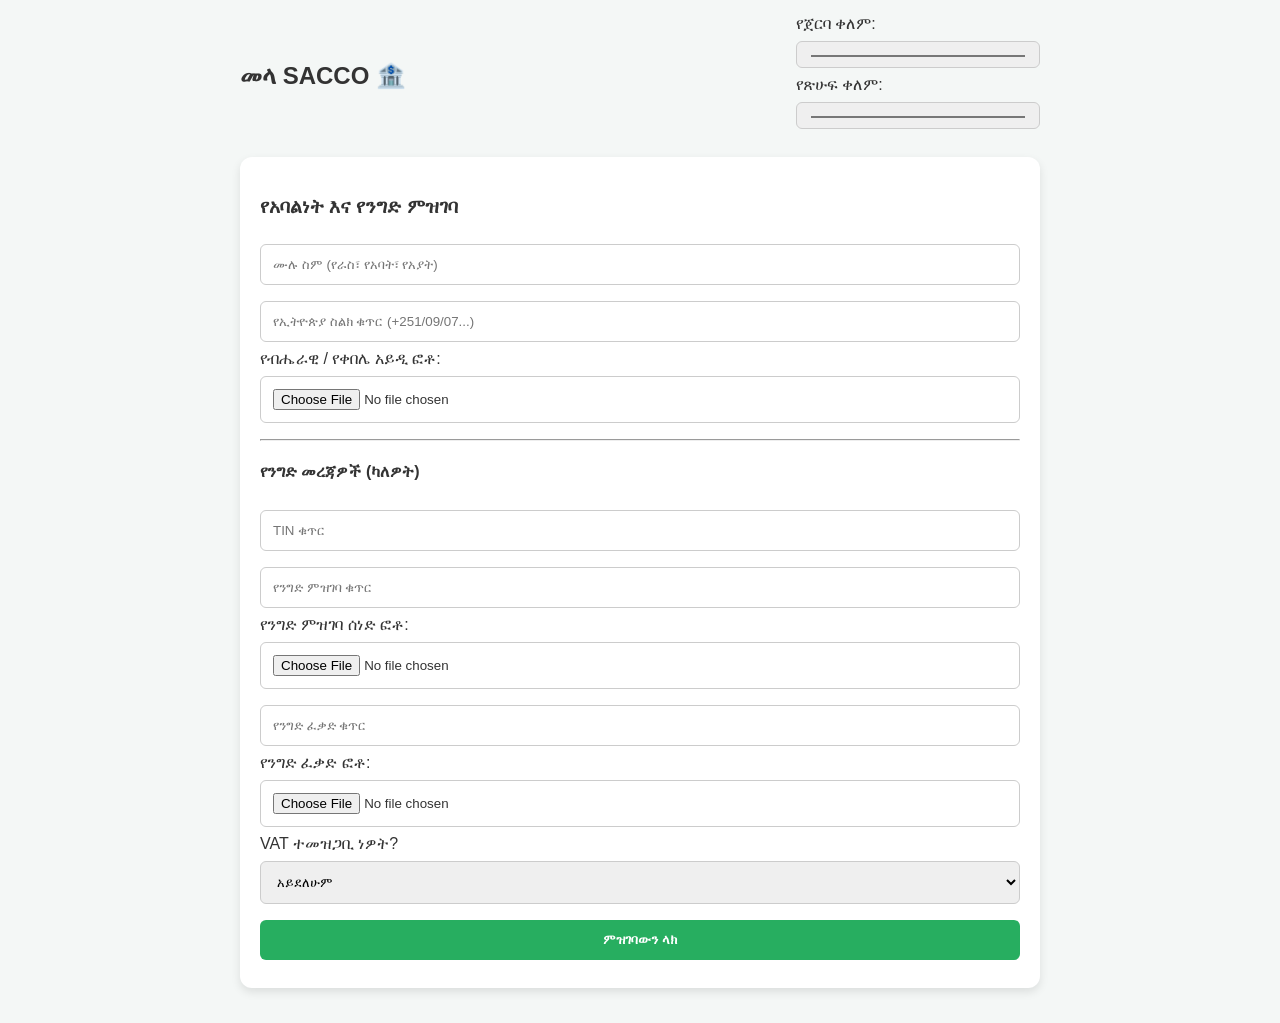
==== templates/index.html @ ae4a8072 "Update index.html" ====
<!DOCTYPE html>
<html lang="am">
<head>
    <meta charset="UTF-8">
    <meta name="viewport" content="width=device-width, initial-scale=1.0">
    <title>መላ SACCO</title>
    <link rel="stylesheet" href="/static/css/style.css">
    <script src="https://telegram.org/js/telegram-web-app.js"></script>
</head>
<body>
    <div class="container">
        <header>
            <h2>መላ SACCO 🏦</h2>
            <div class="color-picker-box">
                <label>የጀርባ ቀለም: <input type="color" id="bgColor" value="#ffffff" onchange="applyCustomColors()"></label>
                <label>የጽሁፍ ቀለም: <input type="color" id="textColor" value="#333333" onchange="applyCustomColors()"></label>
            </div>
        </header>

        <div id="app-content">
            <section id="regSection" class="card">
                <h3>የአባልነት እና የንግድ ምዝገባ</h3>
                <form id="regForm" onsubmit="submitForm(event)">
                    <input type="text" id="fullName" placeholder="ሙሉ ስም (የራስ፣ የአባት፣ የአያት)" required>
                    <input type="tel" id="phone" placeholder="የኢትዮጵያ ስልክ ቁጥር (+251/09/07...)" required>
                    
                    <label>የብሔራዊ / የቀበሌ አይዲ ፎቶ:</label>
                    <input type="file" id="nationalId" accept="image/*" required>

                    <hr>
                    <h4>የንግድ መረጃዎች (ካለዎት)</h4>
                    <input type="text" id="tin" placeholder="TIN ቁጥር">
                    <input type="text" id="tradeRegNo" placeholder="የንግድ ምዝገባ ቁጥር">
                    <label>የንግድ ምዝገባ ሰነድ ፎቶ:</label>
                    <input type="file" id="tradeRegDoc" accept="image/*">

                    <input type="text" id="tradeLicNo" placeholder="የንግድ ፈቃድ ቁጥር">
                    <label>የንግድ ፈቃድ ፎቶ:</label>
                    <input type="file" id="tradeLicDoc" accept="image/*">

                    <div class="vat-group">
                        <label>VAT ተመዝጋቢ ነዎት?</label>
                        <select id="hasVat" onchange="toggleVatInput(this.value)">
                            <option value="no">አይደለሁም</option>
                            <option value="yes">አዎ ነኝ</option>
                        </select>
                    </div>
                    
                    <div id="vatContainer" class="hidden">
                        <input type="text" id="vatNo" placeholder="የVAT ምዝገባ ቁጥር">
                        <label>የVAT ሰነድ ፎቶ:</label>
                        <input type="file" id="vatDoc" accept="image/*">
                    </div>

                    <button type="submit" class="btn">ምዝገባውን ላክ</button>
                </form>
            </section>

            <section id="walletSection" class="card hidden">
                <h3>የእኔ ዋሌት (Wallet)</h3>
                <p><strong>የመዝገብ ID:</strong> <span id="regId">--</span></p>
                <p><strong>የአካውንት ሁኔታ:</strong> <span id="userStatus" class="badge">Pending</span></p>
                
                <div class="balance-grid">
                    <div class="box">
                        <small>የተቆጠበ ገንዘብ</small>
                        <h4 id="savingsVal">0.00 ETB</h4>
                    </div>
                    <div class="box">
                        <small>የተበደሩት መጠን</small>
                        <h4 id="loanVal">0.00 ETB</h4>
                    </div>
                </div>

                <div class="card countdown-box">
                    <h4>የብድር ክፍያ ቀሪ ጊዜ</h4>
                    <h2 id="timer">00 ቀናት : 00 ሰዓት</h2>
                </div>
            </section>
        </div>
    </div>

    <script>
        const tg = window.Telegram.WebApp;
        tg.expand();

        function applyCustomColors() {
            const bg = document.getElementById('bgColor').value;
            const text = document.getElementById('textColor').value;
            document.body.style.backgroundColor = bg;
            document.body.style.color = text;
        }

        function toggleVatInput(val) {
            const container = document.getElementById('vatContainer');
            if(val === 'yes') container.classList.remove('hidden');
            else container.classList.add('hidden');
        }

        async function submitForm(e) {
            e.preventDefault();
            const data = {
                telegram_id: tg.initDataUnsafe.user?.id || 5351353727,
                full_name: document.getElementById('fullName').value,
                phone: document.getElementById('phone').value,
                tin: document.getElementById('tin').value,
                trade_reg: document.getElementById('tradeRegNo').value,
                trade_lic: document.getElementById('tradeLicNo').value,
                vat_no: document.getElementById('hasVat').value === 'yes' ? document.getElementById('vatNo').value : 'የለውም'
            };

            const res = await fetch('/api/register', {
                method: 'POST',
                headers: {'Content-Type': 'application/json'},
                body: JSON.stringify(data)
            });
            const result = await res.json();
            alert(result.message);
            location.reload();
        }
    </script>
</body>
</html>
---- static/css/style.css ----
:root {
    --bg-color: #f4f7f6;
    --card-bg: #ffffff;
    --text-color: #333333;
    --primary-color: #27ae60;
    --danger-color: #e74c3c;
}

.theme-dark {
    --bg-color: #1a1a2e;
    --card-bg: #16213e;
    --text-color: #ffffff;
    --primary-color: #0f3460;
}

.theme-gold {
    --bg-color: #2c2c2c;
    --card-bg: #3a3a3a;
    --text-color: #f1c40f;
    --primary-color: #d4ac0d;
}

body {
    margin: 0;
    font-family: 'Segoe UI', Tahoma, Geneva, Verdana, sans-serif;
    background-color: var(--bg-color);
    color: var(--text-color);
    padding: 15px;
}

.container, .admin-container {
    max-width: 800px;
    margin: 0 auto;
}

header {
    display: flex;
    justify-content: space-between;
    align-items: center;
    margin-bottom: 20px;
}

.card {
    background: var(--card-bg);
    padding: 20px;
    border-radius: 12px;
    box-shadow: 0 4px 10px rgba(0,0,0,0.1);
    margin-bottom: 20px;
}

input, select, button {
    width: 100%;
    padding: 12px;
    margin: 8px 0;
    border-radius: 6px;
    border: 1px solid #ccc;
    box-sizing: border-box;
}

.btn {
    background-color: var(--primary-color);
    color: white;
    font-weight: bold;
    border: none;
    cursor: pointer;
}

.btn-approve { background-color: #27ae60; color: white; width: auto; }
.btn-block { background-color: #e74c3c; color: white; width: auto; }

.balance-grid {
    display: grid;
    grid-template-columns: 1fr 1fr;
    gap: 10px;
    margin-top: 15px;
}

.box {
    background: rgba(0,0,0,0.05);
    padding: 15px;
    border-radius: 8px;
    text-align: center;
}

table {
    width: 100%;
    border-collapse: collapse;
}

th, td {
    padding: 10px;
    border-bottom: 1px solid #ddd;
    text-align: left;
}

.hidden { display: none; }
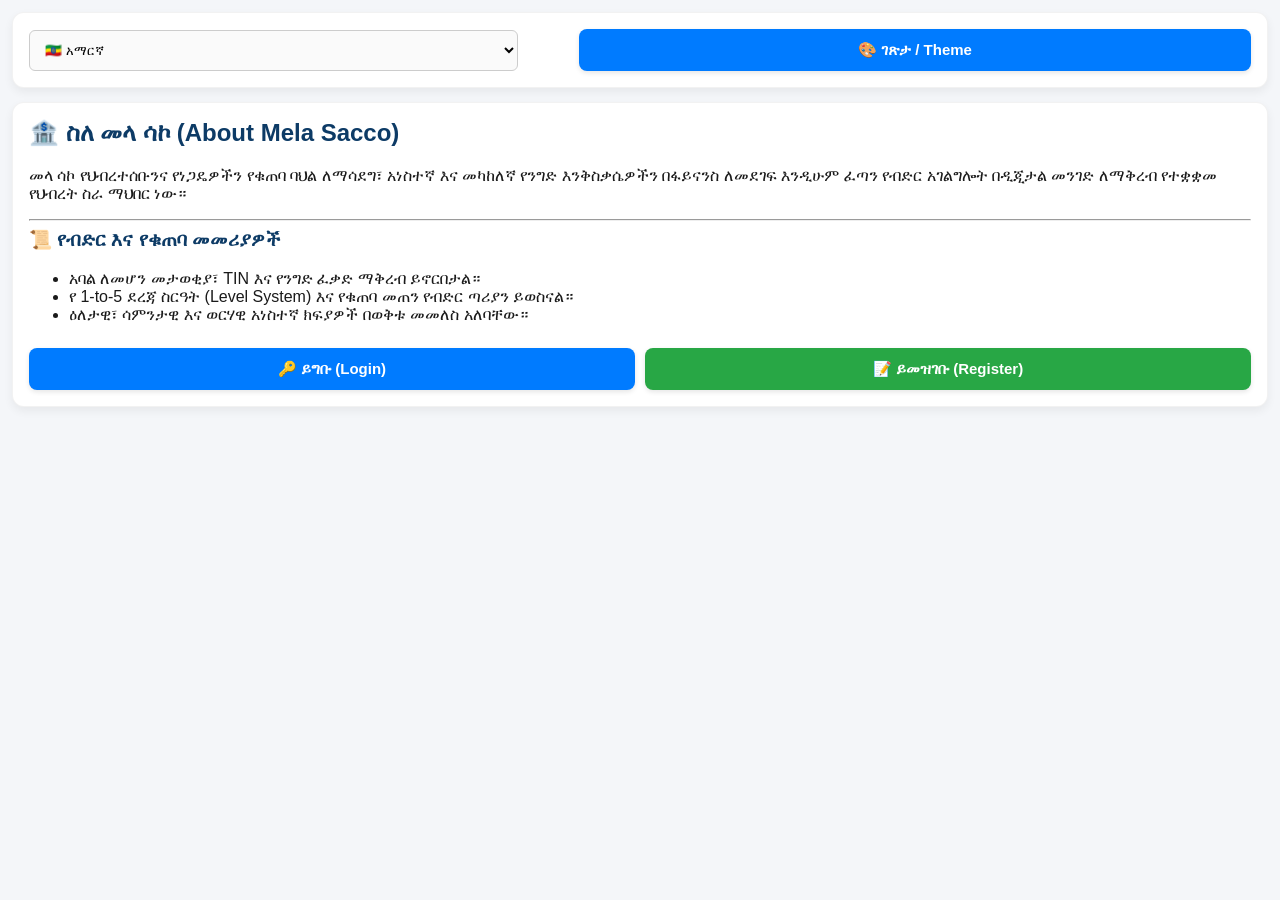
==== commit 2377441f: "Rename index.html to templates/index.html" ====
--- a/templates/index.html
+++ b/templates/index.html
@@ -3,120 +3,317 @@
 <head>
     <meta charset="UTF-8">
     <meta name="viewport" content="width=device-width, initial-scale=1.0">
-    <title>መላ SACCO</title>
-    <link rel="stylesheet" href="/static/css/style.css">
+    <title>Mela Sacco Mini App</title>
     <script src="https://telegram.org/js/telegram-web-app.js"></script>
+    <style>
+        :root {
+            --bg-color: #f4f6f9;
+            --frame-bg: #ffffff;
+            --text-color: #1a1a1a;
+            --heading-color: #0d3b66;
+            --btn-color: #007bff;
+            --btn-text: #ffffff;
+            --accent-color: #f4d35e;
+        }
+
+        body {
+            background-color: var(--bg-color);
+            color: var(--text-color);
+            font-family: 'Segoe UI', Tahoma, Geneva, Verdana, sans-serif;
+            margin: 0;
+            padding: 12px;
+            transition: all 0.3s ease;
+        }
+
+        h1, h2, h3, h4 { color: var(--heading-color); margin-top: 0; }
+
+        .card-frame {
+            background-color: var(--frame-bg);
+            border-radius: 12px;
+            padding: 16px;
+            margin-bottom: 14px;
+            box-shadow: 0 4px 10px rgba(0,0,0,0.06);
+            border: 1px solid rgba(0,0,0,0.05);
+        }
+
+        button {
+            background-color: var(--btn-color);
+            color: var(--btn-text);
+            border: none;
+            padding: 12px 18px;
+            border-radius: 8px;
+            cursor: pointer;
+            width: 100%;
+            margin-top: 8px;
+            font-size: 15px;
+            font-weight: bold;
+            box-shadow: 0 2px 5px rgba(0,0,0,0.1);
+        }
+
+        input, select {
+            width: 100%;
+            padding: 11px;
+            margin: 6px 0 12px 0;
+            box-sizing: border-box;
+            border: 1px solid #ccc;
+            border-radius: 6px;
+            background-color: #fafafa;
+        }
+
+        .hidden { display: none; }
+        .grid-2 { display: grid; grid-template-columns: 1fr 1fr; gap: 10px; }
+        .nav-header { display: flex; justify-content: space-between; align-items: center; }
+        .badge { padding: 4px 8px; border-radius: 4px; font-size: 12px; font-weight: bold; }
+        .badge-active { background: #d4edda; color: #155724; }
+        .badge-pending { background: #fff3cd; color: #856404; }
+        .badge-danger { background: #f8d7da; color: #721c24; }
+    </style>
 </head>
 <body>
-    <div class="container">
-        <header>
-            <h2>መላ SACCO 🏦</h2>
-            <div class="color-picker-box">
-                <label>የጀርባ ቀለም: <input type="color" id="bgColor" value="#ffffff" onchange="applyCustomColors()"></label>
-                <label>የጽሁፍ ቀለም: <input type="color" id="textColor" value="#333333" onchange="applyCustomColors()"></label>
-            </div>
-        </header>
-
-        <div id="app-content">
-            <section id="regSection" class="card">
-                <h3>የአባልነት እና የንግድ ምዝገባ</h3>
-                <form id="regForm" onsubmit="submitForm(event)">
-                    <input type="text" id="fullName" placeholder="ሙሉ ስም (የራስ፣ የአባት፣ የአያት)" required>
-                    <input type="tel" id="phone" placeholder="የኢትዮጵያ ስልክ ቁጥር (+251/09/07...)" required>
-                    
-                    <label>የብሔራዊ / የቀበሌ አይዲ ፎቶ:</label>
-                    <input type="file" id="nationalId" accept="image/*" required>
-
-                    <hr>
-                    <h4>የንግድ መረጃዎች (ካለዎት)</h4>
-                    <input type="text" id="tin" placeholder="TIN ቁጥር">
-                    <input type="text" id="tradeRegNo" placeholder="የንግድ ምዝገባ ቁጥር">
-                    <label>የንግድ ምዝገባ ሰነድ ፎቶ:</label>
-                    <input type="file" id="tradeRegDoc" accept="image/*">
-
-                    <input type="text" id="tradeLicNo" placeholder="የንግድ ፈቃድ ቁጥር">
-                    <label>የንግድ ፈቃድ ፎቶ:</label>
-                    <input type="file" id="tradeLicDoc" accept="image/*">
-
-                    <div class="vat-group">
-                        <label>VAT ተመዝጋቢ ነዎት?</label>
-                        <select id="hasVat" onchange="toggleVatInput(this.value)">
-                            <option value="no">አይደለሁም</option>
-                            <option value="yes">አዎ ነኝ</option>
-                        </select>
-                    </div>
-                    
-                    <div id="vatContainer" class="hidden">
-                        <input type="text" id="vatNo" placeholder="የVAT ምዝገባ ቁጥር">
-                        <label>የVAT ሰነድ ፎቶ:</label>
-                        <input type="file" id="vatDoc" accept="image/*">
-                    </div>
-
-                    <button type="submit" class="btn">ምዝገባውን ላክ</button>
-                </form>
-            </section>
-
-            <section id="walletSection" class="card hidden">
-                <h3>የእኔ ዋሌት (Wallet)</h3>
-                <p><strong>የመዝገብ ID:</strong> <span id="regId">--</span></p>
-                <p><strong>የአካውንት ሁኔታ:</strong> <span id="userStatus" class="badge">Pending</span></p>
-                
-                <div class="balance-grid">
-                    <div class="box">
-                        <small>የተቆጠበ ገንዘብ</small>
-                        <h4 id="savingsVal">0.00 ETB</h4>
-                    </div>
-                    <div class="box">
-                        <small>የተበደሩት መጠን</small>
-                        <h4 id="loanVal">0.00 ETB</h4>
-                    </div>
-                </div>
-
-                <div class="card countdown-box">
-                    <h4>የብድር ክፍያ ቀሪ ጊዜ</h4>
-                    <h2 id="timer">00 ቀናት : 00 ሰዓት</h2>
-                </div>
-            </section>
-        </div>
+
+    <!-- Header & Customizer Bar -->
+    <div class="card-frame nav-header">
+        <select id="langSelect" onchange="changeLanguage()" style="width: 40%; margin: 0;">
+            <option value="am">🇪🇹 አማርኛ</option>
+            <option value="en">🇬🇧 English</option>
+        </select>
+        <button onclick="toggleThemeCustomizer()" style="width: 55%; margin: 0;">🎨 ገጽታ / Theme</button>
+    </div>
+
+    <!-- Dynamic Theme Customizer -->
+    <div id="themePanel" class="card-frame hidden">
+        <h4 id="themeTitle">🎨 የገጽታና የቀለም ማበጃ (Full Customizer)</h4>
+        <div class="grid-2">
+            <div>
+                <label id="lblBg">የጀርባ ቀለም (Background):</label>
+                <input type="color" id="bgColor" value="#f4f6f9" onchange="applyCustomTheme()">
+            </div>
+            <div>
+                <label id="lblFrame">የካርድ ቀለም (Frame):</label>
+                <input type="color" id="frameColor" value="#ffffff" onchange="applyCustomTheme()">
+            </div>
+            <div>
+                <label id="lblTxt">የጽሁፍ ቀለም (Text):</label>
+                <input type="color" id="textColor" value="#1a1a1a" onchange="applyCustomTheme()">
+            </div>
+            <div>
+                <label id="lblHeading">የርዕስ ቀለም (Headings):</label>
+                <input type="color" id="headingColor" value="#0d3b66" onchange="applyCustomTheme()">
+            </div>
+            <div>
+                <label id="lblBtn">የበተን ቀለም (Buttons):</label>
+                <input type="color" id="btnColor" value="#007bff" onchange="applyCustomTheme()">
+            </div>
+        </div>
+    </div>
+
+    <!-- Landing & About Mela Sacco Page -->
+    <div id="landingSection" class="card-frame">
+        <h2 id="aboutTitle">🏦 ስለ መላ ሳኮ (About Mela Sacco)</h2>
+        <p id="aboutDesc">
+            መላ ሳኮ የህብረተሰቡንና የነጋዴዎችን የቁጠባ ባህል ለማሳደግ፣ አነስተኛ እና መካከለኛ የንግድ እንቅስቃሴዎችን በፋይናንስ ለመደገፍ እንዲሁም ፈጣን የብድር አገልግሎት በዲጂታል መንገድ ለማቅረብ የተቋቋመ የህብረት ስራ ማህበር ነው።
+        </p>
+        <hr>
+        <h3 id="loanTermsTitle">📜 የብድር እና የቁጠባ መመሪያዎች</h3>
+        <ul>
+            <li id="term1">አባል ለመሆን መታወቂያ፣ TIN እና የንግድ ፈቃድ ማቅረብ ይኖርበታል።</li>
+            <li id="term2">የ 1-to-5 ደረጃ ስርዓት (Level System) እና የቁጠባ መጠን የብድር ጣሪያን ይወስናል።</li>
+            <li id="term3">ዕለታዊ፣ ሳምንታዊ እና ወርሃዊ አነስተኛ ክፍያዎች በወቅቱ መመለስ አለባቸው።</li>
+        </ul>
+        <div class="grid-2" style="margin-top: 15px;">
+            <button onclick="showSection('loginSection')" id="btnGoLogin">🔑 ይግቡ (Login)</button>
+            <button onclick="showSection('registerSection')" id="btnGoRegister" style="background-color: #28a745;">📝 ይመዝገቡ (Register)</button>
+        </div>
+    </div>
+
+    <!-- Registration Section -->
+    <div id="registerSection" class="card-frame hidden">
+        <h2 id="regTitle">📝 የአባላት ምዝገባ ቅጽ</h2>
+        
+        <label id="lblFullName">ሙሉ ስም (የስም፣ የአባት እና የአያት ስም):</label>
+        <input type="text" id="regFullName" placeholder="ጋሻዬ በጅጉ ...">
+
+        <label id="lblPhone">የስልክ ቁጥር (+251/09/07):</label>
+        <input type="text" id="regPhone" placeholder="0911223344">
+
+        <label id="lblCity">ከተማ / አካባቢ (GPS/Network):</label>
+        <input type="text" id="regCity" placeholder="ምሳሌ፦ ሐዋሳ, ሲዳማ">
+
+        <label id="lblFan">ብሔራዊ መታወቂያ / FAN (12 አሃዝ):</label>
+        <input type="text" id="regFan" placeholder="123456789012">
+
+        <label id="lblTin">TIN Number (10 አሃዝ):</label>
+        <input type="text" id="regTin" placeholder="1234567890">
+
+        <label id="lblVat">VAT ተመዝጋቢ ነዎት?</label>
+        <select id="regVat">
+            <option value="no">አይደለሁም (No)</option>
+            <option value="yes">ነኝ (Yes)</option>
+        </select>
+
+        <label id="lblPass">የይለፍ ቃል (ቢያንስ 6 አሃዝ):</label>
+        <input type="password" id="regPass" placeholder="******">
+
+        <button onclick="handleRegister()" id="btnSubmitReg">ምዝገባውን ጨርስ</button>
+        <button onclick="showSection('landingSection')" style="background-color: #6c757d;">ተመለስ (Back)</button>
+    </div>
+
+    <!-- Login Section -->
+    <div id="loginSection" class="card-frame hidden">
+        <h2 id="loginTitle">🔑 የመግቢያ ገጽ (Login)</h2>
+        <input type="text" id="loginId" placeholder="የቴሌግራም ID / ስልክ / የዲፓርትመንት ስም">
+        <input type="password" id="loginPass" placeholder="የይለፍ ቃል">
+        <button onclick="handleLogin()" id="btnLoginSubmit">ግበአ (Login)</button>
+        <p style="text-align: center;"><a href="#" onclick="showSection('otpSection')" id="linkForgot">የይለፍ ቃል ረስተዋል? (Forgot Password)</a></p>
+        <button onclick="showSection('landingSection')" style="background-color: #6c757d;">ተመለስ (Back)</button>
+    </div>
+
+    <!-- OTP Section -->
+    <div id="otpSection" class="card-frame hidden">
+        <h3 id="otpTitle">🔐 የይለፍ ቃል መቀየሪያ (OTP)</h3>
+        <input type="text" id="otpTelegramId" placeholder="የቴሌግራም ID ያስገቡ">
+        <button onclick="requestOTP()" id="btnReqOtp">OTP ለ Super Admin ላክ</button>
+        <hr>
+        <input type="text" id="otpCode" placeholder="የደረሰዎትን 6 አሃዝ OTP ያስገቡ">
+        <input type="password" id="newPass" placeholder="አዲስ የይለፍ ቃል (ቢያንስ 6 አሃዝ)">
+        <button onclick="resetPassword()" id="btnResetPass">የይለፍ ቃል ቀይር</button>
+        <button onclick="showSection('loginSection')" style="background-color: #6c757d;">ተመለስ</button>
+    </div>
+
+    <!-- Dashboards Section -->
+    <div id="dashboardSection" class="hidden">
+        
+        <div class="card-frame">
+            <h3 id="dashWelcome">እንኳን በደህና መጡ!</h3>
+            <p><strong>ሚና (Role):</strong> <span id="userRoleBadge" class="badge badge-active"></span></p>
+        </div>
+
+        <!-- 1. Super Admin Panel -->
+        <div id="panelSuperAdmin" class="card-frame hidden">
+            <h3>1. Super Admin Panel</h3>
+            <button onclick="alert('የ 1-to-5 ሎግ በመጫን ላይ...')">1-to-5 የሙሉ ግልፅነት ሎግ (Transparency Log)</button>
+            <button onclick="alert('ብሮድካስት መልእክት ላክ')">ብሮድካስት መልእክት ላክ (1-to-5 / 1-to-1)</button>
+        </div>
+
+        <!-- 2. Loan Department Panel -->
+        <div id="panelLoan" class="card-frame hidden">
+            <h3>2. የብድር ክፍል (Loan Department Panel)</h3>
+            <p>የነቁ ብድሮች (Active): <span class="badge badge-active">120</span></p>
+            <p>ማጽደቂያ የሚጠብቁ (Pending): <span class="badge badge-pending">15</span></p>
+            <p>የተጎዱ/የተበላሹ (Defaulted): <span class="badge badge-danger">4</span></p>
+        </div>
+
+        <!-- 3. Document Verification Panel -->
+        <div id="panelDocument" class="card-frame hidden">
+            <h3>3. የሰነድ ማረጋገጫ (Document Verification)</h3>
+            <p>የተረጋገጡ ሰነዶች: <span class="badge badge-active">530</span></p>
+            <p>ማረጋገጫ የሚጠብቁ: <span class="badge badge-pending">22</span></p>
+        </div>
+
+        <!-- 4. Daily Collection Panel -->
+        <div id="panelDaily" class="card-frame hidden">
+            <h3>4. ዕለታዊ ሰብሳቢዎች (Daily Collection)</h3>
+            <button onclick="alert('የዕለታዊ ክፍያ መመዝገቢያ')">ዕለታዊ ገቢ / ወጪ ይመዝግቡ</button>
+        </div>
+
+        <!-- 5. Weekly & Monthly Collection Panel -->
+        <div id="panelWeeklyMonthly" class="card-frame hidden">
+            <h3>5. ሳምንታዊ እና ወርሃዊ ሰብሳቢዎች (Weekly & Monthly)</h3>
+            <p>የሳምንታዊ እና የወርሃዊ ቁጠባዎች መቆጣጠሪያ።</p>
+        </div>
+
+        <!-- 6. Finance & Treasury Panel -->
+        <div id="panelFinance" class="card-frame hidden">
+            <h3>6. የፋይናንስ እና ካዝና (Finance & Treasury)</h3>
+            <p>የካዝና አጠቃላይ እንቅስቃሴ እና ሀብት መጠን።</p>
+        </div>
+
+        <button onclick="showSection('landingSection')" style="background-color: #dc3545;">ውጣ (Logout)</button>
     </div>
 
     <script>
         const tg = window.Telegram.WebApp;
         tg.expand();
 
-        function applyCustomColors() {
-            const bg = document.getElementById('bgColor').value;
-            const text = document.getElementById('textColor').value;
-            document.body.style.backgroundColor = bg;
-            document.body.style.color = text;
-        }
-
-        function toggleVatInput(val) {
-            const container = document.getElementById('vatContainer');
-            if(val === 'yes') container.classList.remove('hidden');
-            else container.classList.add('hidden');
-        }
-
-        async function submitForm(e) {
-            e.preventDefault();
-            const data = {
-                telegram_id: tg.initDataUnsafe.user?.id || 5351353727,
-                full_name: document.getElementById('fullName').value,
-                phone: document.getElementById('phone').value,
-                tin: document.getElementById('tin').value,
-                trade_reg: document.getElementById('tradeRegNo').value,
-                trade_lic: document.getElementById('tradeLicNo').value,
-                vat_no: document.getElementById('hasVat').value === 'yes' ? document.getElementById('vatNo').value : 'የለውም'
-            };
-
-            const res = await fetch('/api/register', {
-                method: 'POST',
-                headers: {'Content-Type': 'application/json'},
-                body: JSON.stringify(data)
+        // Auto-detect Location/Network Placeholder
+        window.onload = function() {
+            if (navigator.geolocation) {
+                navigator.geolocation.getCurrentPosition(position => {
+                    document.getElementById('regCity').value = "ሐዋሳ (Auto Detected Network)";
+                });
+            }
+        };
+
+        function showSection(id) {
+            ['landingSection', 'registerSection', 'loginSection', 'otpSection', 'dashboardSection'].forEach(s => {
+                document.getElementById(s).classList.add('hidden');
             });
-            const result = await res.json();
-            alert(result.message);
-            location.reload();
+            document.getElementById(id).classList.remove('hidden');
+        }
+
+        function toggleThemeCustomizer() {
+            document.getElementById('themePanel').classList.toggle('hidden');
+        }
+
+        function applyCustomTheme() {
+            document.documentElement.style.setProperty('--bg-color', document.getElementById('bgColor').value);
+            document.documentElement.style.setProperty('--frame-bg', document.getElementById('frameColor').value);
+            document.documentElement.style.setProperty('--text-color', document.getElementById('textColor').value);
+            document.documentElement.style.setProperty('--heading-color', document.getElementById('headingColor').value);
+            document.documentElement.style.setProperty('--btn-color', document.getElementById('btnColor').value);
+        }
+
+        function handleRegister() {
+            alert("የምዝገባ ጥያቄዎ በትክክል ተልኳል!");
+            showSection('landingSection');
+        }
+
+        function handleLogin() {
+            const id = document.getElementById('loginId').value;
+            showSection('dashboardSection');
+            document.getElementById('userRoleBadge').innerText = id;
+
+            // Hide all panels then show based on logged role
+            ['panelSuperAdmin', 'panelLoan', 'panelDocument', 'panelDaily', 'panelWeeklyMonthly', 'panelFinance'].forEach(p => {
+                document.getElementById(p).classList.add('hidden');
+            });
+
+            if (id === 'super_admin' || id === 'admin123') document.getElementById('panelSuperAdmin').classList.remove('hidden');
+            else if (id === 'loan_dept') document.getElementById('panelLoan').classList.remove('hidden');
+            else if (id === 'doc_verification') document.getElementById('panelDocument').classList.remove('hidden');
+            else if (id === 'daily_collection') document.getElementById('panelDaily').classList.remove('hidden');
+            else if (id === 'wm_collection') document.getElementById('panelWeeklyMonthly').classList.remove('hidden');
+            else if (id === 'finance_treasury') document.getElementById('panelFinance').classList.remove('hidden');
+            else document.getElementById('panelLoan').classList.remove('hidden'); // Default for member
+        }
+
+        function requestOTP() { alert("OTP ጥያቄ ለ Super Admin ተልኳል!"); }
+        function resetPassword() { alert("የይለፍ ቃል ተቀይሯል!"); showSection('loginSection'); }
+
+        const langData = {
+            am: {
+                aboutTitle: "🏦 ስለ መላ ሳኮ (About Mela Sacco)",
+                regTitle: "📝 የአባላት ምዝገባ ቅጽ",
+                loginTitle: "🔑 የመግቢያ ገጽ (Login)",
+                btnGoLogin: "🔑 ይግቡ (Login)",
+                btnGoRegister: "📝 ይመዝገቡ (Register)"
+            },
+            en: {
+                aboutTitle: "🏦 About Mela Sacco",
+                regTitle: "📝 Member Registration Form",
+                loginTitle: "🔑 Login Page",
+                btnGoLogin: "🔑 Login",
+                btnGoRegister: "📝 Register"
+            }
+        };
+
+        function changeLanguage() {
+            const lang = document.getElementById('langSelect').value;
+            document.getElementById('aboutTitle').innerText = langData[lang].aboutTitle;
+            document.getElementById('regTitle').innerText = langData[lang].regTitle;
+            document.getElementById('loginTitle').innerText = langData[lang].loginTitle;
+            document.getElementById('btnGoLogin').innerText = langData[lang].btnGoLogin;
+            document.getElementById('btnGoRegister').innerText = langData[lang].btnGoRegister;
         }
     </script>
 </body>
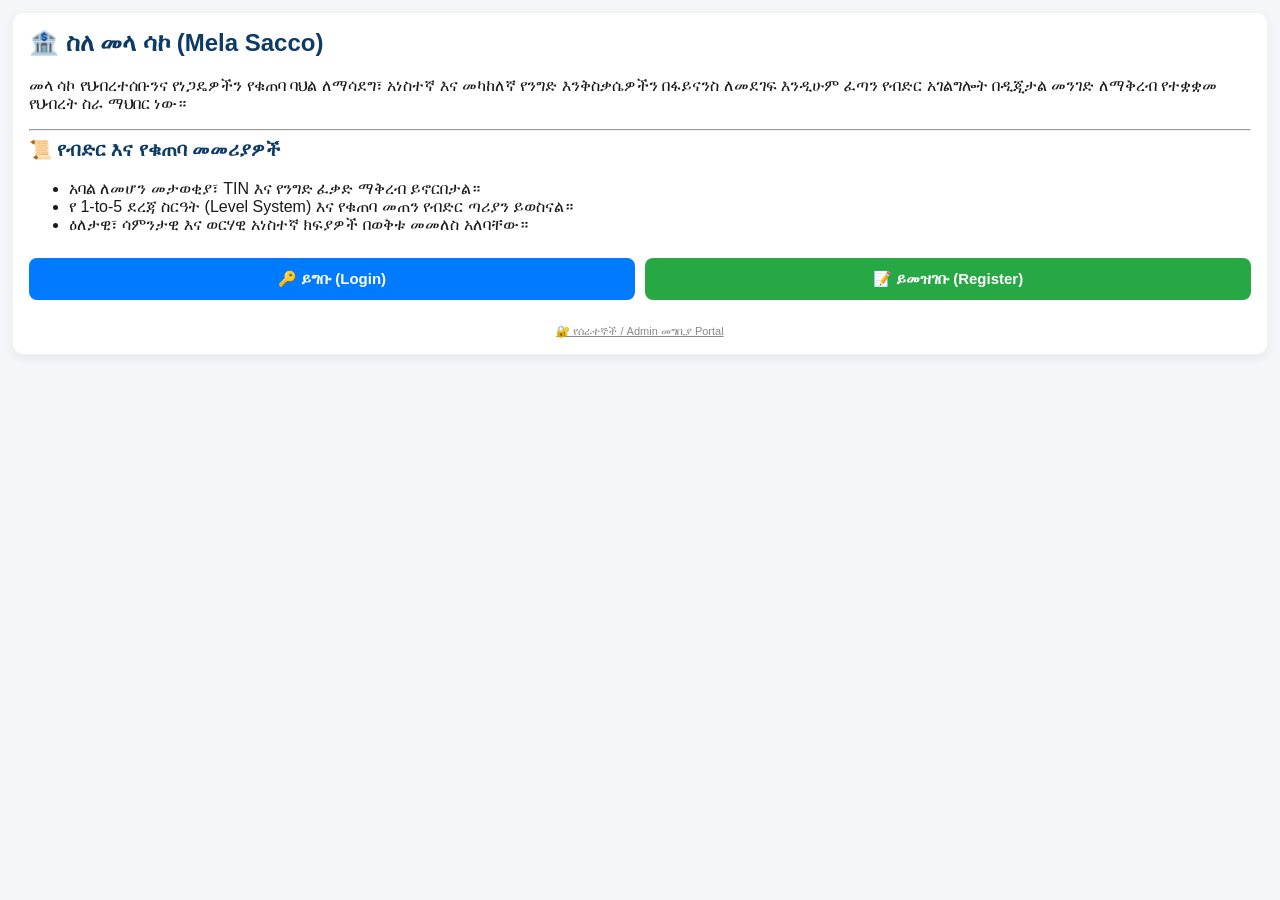
==== commit 00a8257e: "Update index.html" ====
--- a/templates/index.html
+++ b/templates/index.html
@@ -13,7 +13,6 @@
             --heading-color: #0d3b66;
             --btn-color: #007bff;
             --btn-text: #ffffff;
-            --accent-color: #f4d35e;
         }
 
         body {
@@ -22,7 +21,6 @@
             font-family: 'Segoe UI', Tahoma, Geneva, Verdana, sans-serif;
             margin: 0;
             padding: 12px;
-            transition: all 0.3s ease;
         }
 
         h1, h2, h3, h4 { color: var(--heading-color); margin-top: 0; }
@@ -47,7 +45,6 @@
             margin-top: 8px;
             font-size: 15px;
             font-weight: bold;
-            box-shadow: 0 2px 5px rgba(0,0,0,0.1);
         }
 
         input, select {
@@ -57,263 +54,264 @@
             box-sizing: border-box;
             border: 1px solid #ccc;
             border-radius: 6px;
-            background-color: #fafafa;
         }
 
         .hidden { display: none; }
         .grid-2 { display: grid; grid-template-columns: 1fr 1fr; gap: 10px; }
-        .nav-header { display: flex; justify-content: space-between; align-items: center; }
         .badge { padding: 4px 8px; border-radius: 4px; font-size: 12px; font-weight: bold; }
         .badge-active { background: #d4edda; color: #155724; }
-        .badge-pending { background: #fff3cd; color: #856404; }
-        .badge-danger { background: #f8d7da; color: #721c24; }
+        .admin-link { font-size: 11px; color: #888; text-align: center; margin-top: 25px; cursor: pointer; text-decoration: underline; }
     </style>
 </head>
 <body>
 
-    <!-- Header & Customizer Bar -->
-    <div class="card-frame nav-header">
-        <select id="langSelect" onchange="changeLanguage()" style="width: 40%; margin: 0;">
-            <option value="am">🇪🇹 አማርኛ</option>
-            <option value="en">🇬🇧 English</option>
-        </select>
-        <button onclick="toggleThemeCustomizer()" style="width: 55%; margin: 0;">🎨 ገጽታ / Theme</button>
-    </div>
-
-    <!-- Dynamic Theme Customizer -->
-    <div id="themePanel" class="card-frame hidden">
-        <h4 id="themeTitle">🎨 የገጽታና የቀለም ማበጃ (Full Customizer)</h4>
-        <div class="grid-2">
-            <div>
-                <label id="lblBg">የጀርባ ቀለም (Background):</label>
-                <input type="color" id="bgColor" value="#f4f6f9" onchange="applyCustomTheme()">
-            </div>
-            <div>
-                <label id="lblFrame">የካርድ ቀለም (Frame):</label>
-                <input type="color" id="frameColor" value="#ffffff" onchange="applyCustomTheme()">
-            </div>
-            <div>
-                <label id="lblTxt">የጽሁፍ ቀለም (Text):</label>
-                <input type="color" id="textColor" value="#1a1a1a" onchange="applyCustomTheme()">
-            </div>
-            <div>
-                <label id="lblHeading">የርዕስ ቀለም (Headings):</label>
-                <input type="color" id="headingColor" value="#0d3b66" onchange="applyCustomTheme()">
-            </div>
-            <div>
-                <label id="lblBtn">የበተን ቀለም (Buttons):</label>
-                <input type="color" id="btnColor" value="#007bff" onchange="applyCustomTheme()">
-            </div>
-        </div>
-    </div>
-
-    <!-- Landing & About Mela Sacco Page -->
-    <div id="landingSection" class="card-frame">
-        <h2 id="aboutTitle">🏦 ስለ መላ ሳኮ (About Mela Sacco)</h2>
-        <p id="aboutDesc">
+    <!-- CUSTOMER PLATFORM -->
+
+    <!-- 1. Customer Landing Page -->
+    <div id="customerLanding" class="card-frame">
+        <h2>🏦 ስለ መላ ሳኮ (Mela Sacco)</h2>
+        <p>
             መላ ሳኮ የህብረተሰቡንና የነጋዴዎችን የቁጠባ ባህል ለማሳደግ፣ አነስተኛ እና መካከለኛ የንግድ እንቅስቃሴዎችን በፋይናንስ ለመደገፍ እንዲሁም ፈጣን የብድር አገልግሎት በዲጂታል መንገድ ለማቅረብ የተቋቋመ የህብረት ስራ ማህበር ነው።
         </p>
         <hr>
-        <h3 id="loanTermsTitle">📜 የብድር እና የቁጠባ መመሪያዎች</h3>
+        <h3>📜 የብድር እና የቁጠባ መመሪያዎች</h3>
         <ul>
-            <li id="term1">አባል ለመሆን መታወቂያ፣ TIN እና የንግድ ፈቃድ ማቅረብ ይኖርበታል።</li>
-            <li id="term2">የ 1-to-5 ደረጃ ስርዓት (Level System) እና የቁጠባ መጠን የብድር ጣሪያን ይወስናል።</li>
-            <li id="term3">ዕለታዊ፣ ሳምንታዊ እና ወርሃዊ አነስተኛ ክፍያዎች በወቅቱ መመለስ አለባቸው።</li>
+            <li>አባል ለመሆን መታወቂያ፣ TIN እና የንግድ ፈቃድ ማቅረብ ይኖርበታል።</li>
+            <li>የ 1-to-5 ደረጃ ስርዓት (Level System) እና የቁጠባ መጠን የብድር ጣሪያን ይወስናል።</li>
+            <li>ዕለታዊ፣ ሳምንታዊ እና ወርሃዊ አነስተኛ ክፍያዎች በወቅቱ መመለስ አለባቸው።</li>
         </ul>
         <div class="grid-2" style="margin-top: 15px;">
-            <button onclick="showSection('loginSection')" id="btnGoLogin">🔑 ይግቡ (Login)</button>
-            <button onclick="showSection('registerSection')" id="btnGoRegister" style="background-color: #28a745;">📝 ይመዝገቡ (Register)</button>
-        </div>
-    </div>
-
-    <!-- Registration Section -->
-    <div id="registerSection" class="card-frame hidden">
-        <h2 id="regTitle">📝 የአባላት ምዝገባ ቅጽ</h2>
+            <button onclick="showSection('customerLogin')" style="background-color: #007bff;">🔑 ይግቡ (Login)</button>
+            <button onclick="showSection('customerRegister')" style="background-color: #28a745;">📝 ይመዝገቡ (Register)</button>
+        </div>
         
-        <label id="lblFullName">ሙሉ ስም (የስም፣ የአባት እና የአያት ስም):</label>
+        <!-- Hidden Admin Entry Point -->
+        <div class="admin-link" onclick="showSection('adminLoginSection')">🔐 የሰራተኞች / Admin መግቢያ Portal</div>
+    </div>
+
+    <!-- 2. Customer Registration -->
+    <div id="customerRegister" class="card-frame hidden">
+        <h2>📝 የደንበኞች ምዝገባ ቅጽ</h2>
+        <label>ሙሉ ስም:</label>
         <input type="text" id="regFullName" placeholder="ጋሻዬ በጅጉ ...">
 
-        <label id="lblPhone">የስልክ ቁጥር (+251/09/07):</label>
+        <label>የስልክ ቁጥር (+251/09/07):</label>
         <input type="text" id="regPhone" placeholder="0911223344">
 
-        <label id="lblCity">ከተማ / አካባቢ (GPS/Network):</label>
-        <input type="text" id="regCity" placeholder="ምሳሌ፦ ሐዋሳ, ሲዳማ">
-
-        <label id="lblFan">ብሔራዊ መታወቂያ / FAN (12 አሃዝ):</label>
+        <label>ከተማ / አካባቢ:</label>
+        <input type="text" id="regCity" placeholder="ሐዋሳ">
+
+        <label>ብሔራዊ መታወቂያ / FAN (12 አሃዝ):</label>
         <input type="text" id="regFan" placeholder="123456789012">
 
-        <label id="lblTin">TIN Number (10 አሃዝ):</label>
+        <label>TIN Number (10 አሃዝ):</label>
         <input type="text" id="regTin" placeholder="1234567890">
 
-        <label id="lblVat">VAT ተመዝጋቢ ነዎት?</label>
-        <select id="regVat">
-            <option value="no">አይደለሁም (No)</option>
-            <option value="yes">ነኝ (Yes)</option>
-        </select>
-
-        <label id="lblPass">የይለፍ ቃል (ቢያንስ 6 አሃዝ):</label>
+        <label>የይለፍ ቃል (ቢያንስ 6 አሃዝ):</label>
         <input type="password" id="regPass" placeholder="******">
 
-        <button onclick="handleRegister()" id="btnSubmitReg">ምዝገባውን ጨርስ</button>
-        <button onclick="showSection('landingSection')" style="background-color: #6c757d;">ተመለስ (Back)</button>
-    </div>
-
-    <!-- Login Section -->
-    <div id="loginSection" class="card-frame hidden">
-        <h2 id="loginTitle">🔑 የመግቢያ ገጽ (Login)</h2>
-        <input type="text" id="loginId" placeholder="የቴሌግራም ID / ስልክ / የዲፓርትመንት ስም">
-        <input type="password" id="loginPass" placeholder="የይለፍ ቃል">
-        <button onclick="handleLogin()" id="btnLoginSubmit">ግበአ (Login)</button>
-        <p style="text-align: center;"><a href="#" onclick="showSection('otpSection')" id="linkForgot">የይለፍ ቃል ረስተዋል? (Forgot Password)</a></p>
-        <button onclick="showSection('landingSection')" style="background-color: #6c757d;">ተመለስ (Back)</button>
-    </div>
-
-    <!-- OTP Section -->
-    <div id="otpSection" class="card-frame hidden">
-        <h3 id="otpTitle">🔐 የይለፍ ቃል መቀየሪያ (OTP)</h3>
-        <input type="text" id="otpTelegramId" placeholder="የቴሌግራም ID ያስገቡ">
-        <button onclick="requestOTP()" id="btnReqOtp">OTP ለ Super Admin ላክ</button>
+        <button onclick="handleCustomerRegister()">ምዝገባውን ጨርስ</button>
+        <button onclick="showSection('customerLanding')" style="background-color: #6c757d;">ተመለስ</button>
+    </div>
+
+    <!-- 3. Customer Login -->
+    <div id="customerLogin" class="card-frame hidden">
+        <h2>🔑 የደንበኞች መግቢያ</h2>
+        <input type="text" id="custLoginId" placeholder="የስልክ ቁጥር ወይም የቴሌግራም ID">
+        <input type="password" id="custLoginPass" placeholder="የይለፍ ቃል">
+        <button onclick="handleCustomerLogin()">ግበአ (Login)</button>
+        <button onclick="showSection('customerLanding')" style="background-color: #6c757d;">ተመለስ</button>
+    </div>
+
+    <!-- 4. Customer Dashboard -->
+    <div id="customerDashboard" class="card-frame hidden">
+        <h3>👋 እንኳን በደህና መጡ! <span id="custName"></span></h3>
+        <p><strong>የአባልነት ደረጃ:</strong> Level <span id="custLevel">1</span></p>
+        <p><strong>የሰነድ ሁኔታ:</strong> <span id="custDocStatus" class="badge badge-active">ማረጋገጫ ላይ</span></p>
         <hr>
-        <input type="text" id="otpCode" placeholder="የደረሰዎትን 6 አሃዝ OTP ያስገቡ">
-        <input type="password" id="newPass" placeholder="አዲስ የይለፍ ቃል (ቢያንስ 6 አሃዝ)">
-        <button onclick="resetPassword()" id="btnResetPass">የይለፍ ቃል ቀይር</button>
-        <button onclick="showSection('loginSection')" style="background-color: #6c757d;">ተመለስ</button>
-    </div>
-
-    <!-- Dashboards Section -->
-    <div id="dashboardSection" class="hidden">
+        <button onclick="alert('የብድር ጥያቄ ቅጽ በመክፈት ላይ...')">💳 ብድር ይጠይቁ</button>
+        <button onclick="alert('የቁጠባ ሂሳብ በመክፈት ላይ...')">💰 የቁጠባ ሂሳብ ይመልከቱ</button>
+        <button onclick="showSection('customerLanding')" style="background-color: #dc3545;">ውጣ (Logout)</button>
+    </div>
+
+
+    <!-- ADMIN & DEPARTMENT PORTAL -->
+
+    <!-- Admin Portal Login -->
+    <div id="adminLoginSection" class="card-frame hidden" style="border: 2px solid #0d3b66;">
+        <h2 style="color: #0d3b66;">🔐 Admin / Staff Portal Login</h2>
+        <label>የሰራተኛ Admin ID / Username:</label>
+        <input type="text" id="adminUserId" placeholder="admin_username">
         
-        <div class="card-frame">
-            <h3 id="dashWelcome">እንኳን በደህና መጡ!</h3>
-            <p><strong>ሚና (Role):</strong> <span id="userRoleBadge" class="badge badge-active"></span></p>
-        </div>
-
-        <!-- 1. Super Admin Panel -->
+        <label>የይለፍ ቃል:</label>
+        <input type="password" id="adminUserPass" placeholder="******">
+        
+        <button onclick="handleAdminLogin()" style="background-color: #0d3b66;">የቀጥታ Admin መግቢያ</button>
+        <button onclick="showSection('customerLanding')" style="background-color: #6c757d;">ወደ ደንበኛ ገጽ ተመለስ</button>
+    </div>
+
+    <!-- Admin Master Dashboard -->
+    <div id="adminDashboard" class="hidden">
+        <div class="card-frame" style="background: #0d3b66; color: white;">
+            <h3 style="color: white;">የአስተዳደር ገጽ (Staff Panel)</h3>
+            <p><strong>ሚና / Department:</strong> <span id="adminRoleDisplay"></span></p>
+        </div>
+
+        <!-- Super Admin Panel -->
         <div id="panelSuperAdmin" class="card-frame hidden">
-            <h3>1. Super Admin Panel</h3>
-            <button onclick="alert('የ 1-to-5 ሎግ በመጫን ላይ...')">1-to-5 የሙሉ ግልፅነት ሎግ (Transparency Log)</button>
-            <button onclick="alert('ብሮድካስት መልእክት ላክ')">ብሮድካስት መልእክት ላክ (1-to-5 / 1-to-1)</button>
-        </div>
-
-        <!-- 2. Loan Department Panel -->
+            <h3>👑 Super Admin Control Center</h3>
+            <button onclick="showSection('addAdminSection')" style="background-color: #28a745;">➕ አዲስ Admin / የክፍል ሰራተኛ መዝግብ</button>
+            <button onclick="alert('የ 1-to-5 ሎግ መዝገብ')">🔍 የ 1-to-5 ግልፅነት ሎግ (Audit Log)</button>
+            <button onclick="alert('የሲስተም ብሮድካስት')">📢 ብሮድካስት መልእክት ላክ</button>
+        </div>
+
+        <!-- Sub-Admin Registration Page (Inside Super Admin) -->
+        <div id="addAdminSection" class="card-frame hidden">
+            <h3>➕ አዲስ Admin / ሰራተኛ መመዝገቢያ</h3>
+            <label>የሰራተኛው ሙሉ ስም:</label>
+            <input type="text" id="staffName" placeholder="አበበ ከበደ">
+            <label>የሰራተኛው ስልክ ቁጥር:</label>
+            <input type="text" id="staffPhone" placeholder="0911000000">
+            <label>የመደብ ክፍሉ (Department Role):</label>
+            <select id="staffRole">
+                <option value="loan_dept">የብድር ክፍል (Loan Dept)</option>
+                <option value="doc_verification">የሰነድ ማረጋገጫ (Document Verification)</option>
+                <option value="daily_collection">ዕለታዊ ሰብሳቢ (Daily Collection)</option>
+                <option value="wm_collection">ሳምንታዊ/ወርሃዊ ሰብሳቢ (WM Collection)</option>
+                <option value="finance_treasury">ፋይናንስና ካዝና (Finance & Treasury)</option>
+            </select>
+            <label>Admin ID / Username:</label>
+            <input type="text" id="staffUsername" placeholder="loan_officer1">
+            <label>የይለፍ ቃል:</label>
+            <input type="password" id="staffPassword" placeholder="******">
+            <button onclick="registerStaff()">ሰራተኛውን መዝግብ</button>
+            <button onclick="showSection('adminDashboard')" style="background-color: #6c757d;">ተመለስ</button>
+        </div>
+
+        <!-- Loan Dept Panel -->
         <div id="panelLoan" class="card-frame hidden">
-            <h3>2. የብድር ክፍል (Loan Department Panel)</h3>
-            <p>የነቁ ብድሮች (Active): <span class="badge badge-active">120</span></p>
-            <p>ማጽደቂያ የሚጠብቁ (Pending): <span class="badge badge-pending">15</span></p>
-            <p>የተጎዱ/የተበላሹ (Defaulted): <span class="badge badge-danger">4</span></p>
-        </div>
-
-        <!-- 3. Document Verification Panel -->
+            <h3>💳 የብድር ክፍል Panel</h3>
+            <p>የነቁ ብድሮች: <strong>120</strong></p>
+            <p>ማጽደቂያ የሚጠብቁ: <strong>15</strong></p>
+        </div>
+
+        <!-- Doc Verification Panel -->
         <div id="panelDocument" class="card-frame hidden">
-            <h3>3. የሰነድ ማረጋገጫ (Document Verification)</h3>
-            <p>የተረጋገጡ ሰነዶች: <span class="badge badge-active">530</span></p>
-            <p>ማረጋገጫ የሚጠብቁ: <span class="badge badge-pending">22</span></p>
-        </div>
-
-        <!-- 4. Daily Collection Panel -->
-        <div id="panelDaily" class="card-frame hidden">
-            <h3>4. ዕለታዊ ሰብሳቢዎች (Daily Collection)</h3>
-            <button onclick="alert('የዕለታዊ ክፍያ መመዝገቢያ')">ዕለታዊ ገቢ / ወጪ ይመዝግቡ</button>
-        </div>
-
-        <!-- 5. Weekly & Monthly Collection Panel -->
-        <div id="panelWeeklyMonthly" class="card-frame hidden">
-            <h3>5. ሳምንታዊ እና ወርሃዊ ሰብሳቢዎች (Weekly & Monthly)</h3>
-            <p>የሳምንታዊ እና የወርሃዊ ቁጠባዎች መቆጣጠሪያ።</p>
-        </div>
-
-        <!-- 6. Finance & Treasury Panel -->
-        <div id="panelFinance" class="card-frame hidden">
-            <h3>6. የፋይናንስ እና ካዝና (Finance & Treasury)</h3>
-            <p>የካዝና አጠቃላይ እንቅስቃሴ እና ሀብት መጠን።</p>
-        </div>
-
-        <button onclick="showSection('landingSection')" style="background-color: #dc3545;">ውጣ (Logout)</button>
+            <h3>📄 የሰነድ ማረጋገጫ Panel</h3>
+            <p>የተረጋገጡ ሰነዶች: <strong>530</strong></p>
+        </div>
+
+        <button onclick="showSection('customerLanding')" style="background-color: #dc3545;">ከ Admin Portal ውጣ</button>
     </div>
 
     <script>
         const tg = window.Telegram.WebApp;
         tg.expand();
 
-        // Auto-detect Location/Network Placeholder
-        window.onload = function() {
-            if (navigator.geolocation) {
-                navigator.geolocation.getCurrentPosition(position => {
-                    document.getElementById('regCity').value = "ሐዋሳ (Auto Detected Network)";
+        function showSection(id) {
+            const sections = [
+                'customerLanding', 'customerRegister', 'customerLogin', 'customerDashboard',
+                'adminLoginSection', 'adminDashboard', 'addAdminSection'
+            ];
+            sections.forEach(s => {
+                const el = document.getElementById(s);
+                if(el) el.classList.add('hidden');
+            });
+            document.getElementById(id).classList.remove('hidden');
+        }
+
+        // Customer Logic
+        async function handleCustomerRegister() {
+            const payload = {
+                full_name: document.getElementById('regFullName').value,
+                phone: document.getElementById('regPhone').value,
+                city: document.getElementById('regCity').value,
+                national_id: document.getElementById('regFan').value,
+                tin_number: document.getElementById('regTin').value,
+                password: document.getElementById('regPass').value,
+                telegram_id: tg.initDataUnsafe?.user?.id || "unknown"
+            };
+
+            const res = await fetch('/api/register', {
+                method: 'POST',
+                headers: { 'Content-Type': 'application/json' },
+                body: JSON.stringify(payload)
+            });
+            const data = await res.json();
+            alert(data.message);
+            if (res.ok) showSection('customerLogin');
+        }
+
+        async function handleCustomerLogin() {
+            const payload = {
+                login_id: document.getElementById('custLoginId').value,
+                password: document.getElementById('custLoginPass').value
+            };
+
+            const res = await fetch('/api/login', {
+                method: 'POST',
+                headers: { 'Content-Type': 'application/json' },
+                body: JSON.stringify(payload)
+            });
+            const data = await res.json();
+
+            if (res.ok && data.type === 'member') {
+                document.getElementById('custName').innerText = data.user.name;
+                document.getElementById('custLevel').innerText = data.user.level;
+                showSection('customerDashboard');
+            } else {
+                alert(data.message || "ይህ የደንበኛ መለያ አይደለም!");
+            }
+        }
+
+        // Admin Logic
+        async function handleAdminLogin() {
+            const payload = {
+                login_id: document.getElementById('adminUserId').value,
+                password: document.getElementById('adminUserPass').value
+            };
+
+            const res = await fetch('/api/login', {
+                method: 'POST',
+                headers: { 'Content-Type': 'application/json' },
+                body: JSON.stringify(payload)
+            });
+            const data = await res.json();
+
+            if (res.ok && data.type === 'department') {
+                showSection('adminDashboard');
+                document.getElementById('adminRoleDisplay').innerText = data.role;
+
+                ['panelSuperAdmin', 'panelLoan', 'panelDocument'].forEach(p => {
+                    document.getElementById(p).classList.add('hidden');
                 });
+
+                if (data.role === 'super_admin') document.getElementById('panelSuperAdmin').classList.remove('hidden');
+                else if (data.role === 'loan_dept') document.getElementById('panelLoan').classList.remove('hidden');
+                else if (data.role === 'doc_verification') document.getElementById('panelDocument').classList.remove('hidden');
+            } else {
+                alert("የተሳሳተ Admin ID ወይም የይለፍ ቃል!");
             }
-        };
-
-        function showSection(id) {
-            ['landingSection', 'registerSection', 'loginSection', 'otpSection', 'dashboardSection'].forEach(s => {
-                document.getElementById(s).classList.add('hidden');
-            });
-            document.getElementById(id).classList.remove('hidden');
-        }
-
-        function toggleThemeCustomizer() {
-            document.getElementById('themePanel').classList.toggle('hidden');
-        }
-
-        function applyCustomTheme() {
-            document.documentElement.style.setProperty('--bg-color', document.getElementById('bgColor').value);
-            document.documentElement.style.setProperty('--frame-bg', document.getElementById('frameColor').value);
-            document.documentElement.style.setProperty('--text-color', document.getElementById('textColor').value);
-            document.documentElement.style.setProperty('--heading-color', document.getElementById('headingColor').value);
-            document.documentElement.style.setProperty('--btn-color', document.getElementById('btnColor').value);
-        }
-
-        function handleRegister() {
-            alert("የምዝገባ ጥያቄዎ በትክክል ተልኳል!");
-            showSection('landingSection');
-        }
-
-        function handleLogin() {
-            const id = document.getElementById('loginId').value;
-            showSection('dashboardSection');
-            document.getElementById('userRoleBadge').innerText = id;
-
-            // Hide all panels then show based on logged role
-            ['panelSuperAdmin', 'panelLoan', 'panelDocument', 'panelDaily', 'panelWeeklyMonthly', 'panelFinance'].forEach(p => {
-                document.getElementById(p).classList.add('hidden');
-            });
-
-            if (id === 'super_admin' || id === 'admin123') document.getElementById('panelSuperAdmin').classList.remove('hidden');
-            else if (id === 'loan_dept') document.getElementById('panelLoan').classList.remove('hidden');
-            else if (id === 'doc_verification') document.getElementById('panelDocument').classList.remove('hidden');
-            else if (id === 'daily_collection') document.getElementById('panelDaily').classList.remove('hidden');
-            else if (id === 'wm_collection') document.getElementById('panelWeeklyMonthly').classList.remove('hidden');
-            else if (id === 'finance_treasury') document.getElementById('panelFinance').classList.remove('hidden');
-            else document.getElementById('panelLoan').classList.remove('hidden'); // Default for member
-        }
-
-        function requestOTP() { alert("OTP ጥያቄ ለ Super Admin ተልኳል!"); }
-        function resetPassword() { alert("የይለፍ ቃል ተቀይሯል!"); showSection('loginSection'); }
-
-        const langData = {
-            am: {
-                aboutTitle: "🏦 ስለ መላ ሳኮ (About Mela Sacco)",
-                regTitle: "📝 የአባላት ምዝገባ ቅጽ",
-                loginTitle: "🔑 የመግቢያ ገጽ (Login)",
-                btnGoLogin: "🔑 ይግቡ (Login)",
-                btnGoRegister: "📝 ይመዝገቡ (Register)"
-            },
-            en: {
-                aboutTitle: "🏦 About Mela Sacco",
-                regTitle: "📝 Member Registration Form",
-                loginTitle: "🔑 Login Page",
-                btnGoLogin: "🔑 Login",
-                btnGoRegister: "📝 Register"
-            }
-        };
-
-        function changeLanguage() {
-            const lang = document.getElementById('langSelect').value;
-            document.getElementById('aboutTitle').innerText = langData[lang].aboutTitle;
-            document.getElementById('regTitle').innerText = langData[lang].regTitle;
-            document.getElementById('loginTitle').innerText = langData[lang].loginTitle;
-            document.getElementById('btnGoLogin').innerText = langData[lang].btnGoLogin;
-            document.getElementById('btnGoRegister').innerText = langData[lang].btnGoRegister;
+        }
+
+        // Register Sub-Admin via Super Admin
+        async function registerStaff() {
+            const payload = {
+                name: document.getElementById('staffName').value,
+                phone: document.getElementById('staffPhone').value,
+                role: document.getElementById('staffRole').value,
+                username: document.getElementById('staffUsername').value,
+                password: document.getElementById('staffPassword').value
+            };
+
+            const res = await fetch('/api/admin/create-staff', {
+                method: 'POST',
+                headers: { 'Content-Type': 'application/json' },
+                body: JSON.stringify(payload)
+            });
+            const data = await res.json();
+            alert(data.message);
+            if(res.ok) showSection('adminDashboard');
         }
     </script>
 </body>
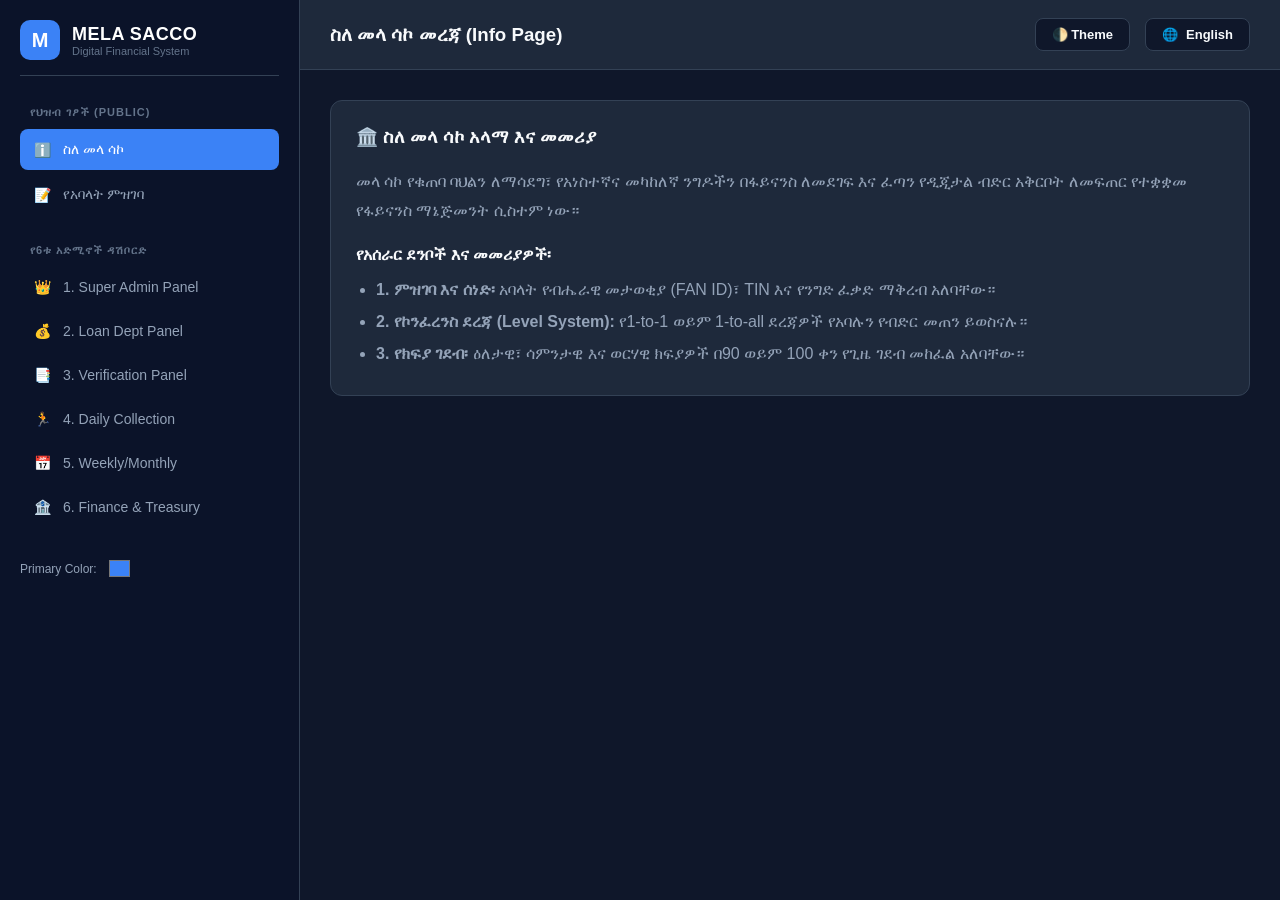
==== commit a23b6b25: "Update index.html" ====
--- a/templates/index.html
+++ b/templates/index.html
@@ -3,315 +3,588 @@
 <head>
     <meta charset="UTF-8">
     <meta name="viewport" content="width=device-width, initial-scale=1.0">
-    <title>Mela Sacco Mini App</title>
-    <script src="https://telegram.org/js/telegram-web-app.js"></script>
+    <title>Mela Sacco - Digital Banking Platform</title>
     <style>
         :root {
-            --bg-color: #f4f6f9;
-            --frame-bg: #ffffff;
-            --text-color: #1a1a1a;
-            --heading-color: #0d3b66;
-            --btn-color: #007bff;
-            --btn-text: #ffffff;
+            --bg-color: #0f172a;
+            --card-bg: #1e293b;
+            --sidebar-bg: #0b1329;
+            --text-primary: #f8fafc;
+            --text-secondary: #94a3b8;
+            --accent-color: #3b82f6;
+            --accent-hover: #2563eb;
+            --border-color: #334155;
+            --success-color: #10b981;
+            --warning-color: #f59e0b;
+            --danger-color: #ef4444;
+        }
+
+        .light-theme {
+            --bg-color: #f1f5f9;
+            --card-bg: #ffffff;
+            --sidebar-bg: #0f172a;
+            --text-primary: #0f172a;
+            --text-secondary: #64748b;
+            --border-color: #e2e8f0;
+        }
+
+        * {
+            box-sizing: border-box;
+            margin: 0;
+            padding: 0;
+            font-family: 'Segoe UI', Tahoma, Geneva, Verdana, sans-serif;
+            transition: background 0.2s, color 0.2s, border-color 0.2s;
         }
 
         body {
             background-color: var(--bg-color);
-            color: var(--text-color);
-            font-family: 'Segoe UI', Tahoma, Geneva, Verdana, sans-serif;
-            margin: 0;
-            padding: 12px;
-        }
-
-        h1, h2, h3, h4 { color: var(--heading-color); margin-top: 0; }
-
-        .card-frame {
-            background-color: var(--frame-bg);
-            border-radius: 12px;
-            padding: 16px;
-            margin-bottom: 14px;
-            box-shadow: 0 4px 10px rgba(0,0,0,0.06);
-            border: 1px solid rgba(0,0,0,0.05);
-        }
-
-        button {
-            background-color: var(--btn-color);
-            color: var(--btn-text);
-            border: none;
-            padding: 12px 18px;
+            color: var(--text-primary);
+            display: flex;
+            height: 100vh;
+            width: 100vw;
+            overflow: hidden;
+        }
+
+        /* Sidebar Styling */
+        .sidebar {
+            width: 300px;
+            background-color: var(--sidebar-bg);
+            border-right: 1px solid var(--border-color);
+            display: flex;
+            flex-direction: column;
+            padding: 20px;
+            overflow-y: auto;
+            flex-shrink: 0;
+        }
+
+        .brand {
+            display: flex;
+            align-items: center;
+            gap: 12px;
+            margin-bottom: 30px;
+            padding-bottom: 15px;
+            border-bottom: 1px solid var(--border-color);
+        }
+
+        .brand-logo {
+            width: 40px;
+            height: 40px;
+            background: var(--accent-color);
+            border-radius: 10px;
+            display: flex;
+            align-items: center;
+            justify-content: center;
+            font-weight: bold;
+            font-size: 20px;
+            color: #fff;
+        }
+
+        .brand-text h2 {
+            font-size: 18px;
+            color: #fff;
+            letter-spacing: 0.5px;
+        }
+
+        .brand-text p {
+            font-size: 11px;
+            color: #64748b;
+        }
+
+        .nav-section {
+            margin-bottom: 25px;
+        }
+
+        .nav-title {
+            font-size: 11px;
+            text-transform: uppercase;
+            color: #64748b;
+            letter-spacing: 1px;
+            margin-bottom: 10px;
+            padding-left: 10px;
+            font-weight: 700;
+        }
+
+        .nav-list {
+            list-style: none;
+        }
+
+        .nav-item {
+            padding: 12px 14px;
             border-radius: 8px;
             cursor: pointer;
+            display: flex;
+            align-items: center;
+            gap: 12px;
+            font-size: 14px;
+            color: #94a3b8;
+            margin-bottom: 4px;
+            font-weight: 500;
+        }
+
+        .nav-item:hover {
+            background-color: rgba(255, 255, 255, 0.05);
+            color: #fff;
+        }
+
+        .nav-item.active {
+            background-color: var(--accent-color);
+            color: #fff;
+        }
+
+        /* Main Workspace */
+        .main-wrapper {
+            flex: 1;
+            display: flex;
+            flex-direction: column;
+            height: 100vh;
+            overflow: hidden;
+        }
+
+        header {
+            height: 70px;
+            background-color: var(--card-bg);
+            border-bottom: 1px solid var(--border-color);
+            display: flex;
+            justify-content: space-between;
+            align-items: center;
+            padding: 0 30px;
+            flex-shrink: 0;
+        }
+
+        .header-controls {
+            display: flex;
+            align-items: center;
+            gap: 15px;
+        }
+
+        .btn-ctrl {
+            background: var(--bg-color);
+            color: var(--text-primary);
+            border: 1px solid var(--border-color);
+            padding: 8px 16px;
+            border-radius: 8px;
+            cursor: pointer;
+            font-weight: 600;
+            font-size: 13px;
+            display: flex;
+            align-items: center;
+            gap: 8px;
+        }
+
+        .btn-ctrl:hover {
+            border-color: var(--accent-color);
+        }
+
+        .workspace-content {
+            flex: 1;
+            padding: 30px;
+            overflow-y: auto;
+        }
+
+        /* View Components */
+        .page-view {
+            display: none;
+        }
+
+        .page-view.active {
+            display: block;
+            animation: fadeIn 0.3s ease;
+        }
+
+        @keyframes fadeIn {
+            from { opacity: 0; transform: translateY(5px); }
+            to { opacity: 1; transform: translateY(0); }
+        }
+
+        /* Grid & Cards */
+        .stats-grid {
+            display: grid;
+            grid-template-columns: repeat(auto-fit, minmax(220px, 1fr));
+            gap: 20px;
+            margin-bottom: 30px;
+        }
+
+        .stat-card {
+            background: var(--card-bg);
+            border: 1px solid var(--border-color);
+            padding: 20px;
+            border-radius: 12px;
+        }
+
+        .stat-card h4 {
+            font-size: 12px;
+            color: var(--text-secondary);
+            margin-bottom: 8px;
+            text-transform: uppercase;
+        }
+
+        .stat-card .val {
+            font-size: 24px;
+            font-weight: 700;
+            color: var(--text-primary);
+        }
+
+        .panel-box {
+            background: var(--card-bg);
+            border: 1px solid var(--border-color);
+            border-radius: 12px;
+            padding: 25px;
+            margin-bottom: 25px;
+        }
+
+        .panel-box h3 {
+            margin-bottom: 20px;
+            font-size: 18px;
+            display: flex;
+            align-items: center;
+            gap: 10px;
+        }
+
+        /* Tables */
+        table {
             width: 100%;
-            margin-top: 8px;
-            font-size: 15px;
-            font-weight: bold;
-        }
-
-        input, select {
-            width: 100%;
-            padding: 11px;
-            margin: 6px 0 12px 0;
-            box-sizing: border-box;
-            border: 1px solid #ccc;
-            border-radius: 6px;
-        }
-
-        .hidden { display: none; }
-        .grid-2 { display: grid; grid-template-columns: 1fr 1fr; gap: 10px; }
-        .badge { padding: 4px 8px; border-radius: 4px; font-size: 12px; font-weight: bold; }
-        .badge-active { background: #d4edda; color: #155724; }
-        .admin-link { font-size: 11px; color: #888; text-align: center; margin-top: 25px; cursor: pointer; text-decoration: underline; }
+            border-collapse: collapse;
+            font-size: 14px;
+        }
+
+        th, td {
+            padding: 14px;
+            text-align: left;
+            border-bottom: 1px solid var(--border-color);
+        }
+
+        th {
+            color: var(--text-secondary);
+            font-weight: 600;
+            background: rgba(0,0,0,0.02);
+        }
+
+        /* Badges */
+        .badge {
+            padding: 4px 10px;
+            border-radius: 20px;
+            font-size: 11px;
+            font-weight: 700;
+        }
+
+        .badge.active { background: rgba(16, 185, 129, 0.15); color: var(--success-color); }
+        .badge.pending { background: rgba(245, 158, 11, 0.15); color: var(--warning-color); }
+        .badge.danger { background: rgba(239, 68, 68, 0.15); color: var(--danger-color); }
+
+        /* Forms */
+        .form-grid {
+            display: grid;
+            grid-template-columns: repeat(auto-fit, minmax(280px, 1fr));
+            gap: 20px;
+        }
+
+        .form-group {
+            display: flex;
+            flex-direction: column;
+            gap: 8px;
+        }
+
+        .form-group label {
+            font-size: 13px;
+            font-weight: 600;
+            color: var(--text-secondary);
+        }
+
+        .form-group input, .form-group select {
+            background: var(--bg-color);
+            border: 1px solid var(--border-color);
+            color: var(--text-primary);
+            padding: 12px;
+            border-radius: 8px;
+            outline: none;
+            font-size: 14px;
+        }
+
+        .form-group input:focus {
+            border-color: var(--accent-color);
+        }
+
+        .btn-primary {
+            background: var(--accent-color);
+            color: #fff;
+            border: none;
+            padding: 12px 24px;
+            border-radius: 8px;
+            font-weight: 700;
+            cursor: pointer;
+            grid-column: 1 / -1;
+            margin-top: 10px;
+        }
+
+        .btn-primary:hover {
+            background: var(--accent-hover);
+        }
+
+        .color-picker-box {
+            display: flex;
+            align-items: center;
+            gap: 10px;
+            font-size: 12px;
+            color: var(--text-secondary);
+        }
+
+        .color-picker-box input {
+            border: none;
+            width: 25px;
+            height: 25px;
+            cursor: pointer;
+            background: transparent;
+        }
+
+        @media (max-width: 900px) {
+            body { flex-direction: column; }
+            .sidebar { width: 100%; height: auto; }
+            .main-wrapper { height: 100vh; }
+        }
     </style>
 </head>
 <body>
 
-    <!-- CUSTOMER PLATFORM -->
-
-    <!-- 1. Customer Landing Page -->
-    <div id="customerLanding" class="card-frame">
-        <h2>🏦 ስለ መላ ሳኮ (Mela Sacco)</h2>
-        <p>
-            መላ ሳኮ የህብረተሰቡንና የነጋዴዎችን የቁጠባ ባህል ለማሳደግ፣ አነስተኛ እና መካከለኛ የንግድ እንቅስቃሴዎችን በፋይናንስ ለመደገፍ እንዲሁም ፈጣን የብድር አገልግሎት በዲጂታል መንገድ ለማቅረብ የተቋቋመ የህብረት ስራ ማህበር ነው።
-        </p>
-        <hr>
-        <h3>📜 የብድር እና የቁጠባ መመሪያዎች</h3>
-        <ul>
-            <li>አባል ለመሆን መታወቂያ፣ TIN እና የንግድ ፈቃድ ማቅረብ ይኖርበታል።</li>
-            <li>የ 1-to-5 ደረጃ ስርዓት (Level System) እና የቁጠባ መጠን የብድር ጣሪያን ይወስናል።</li>
-            <li>ዕለታዊ፣ ሳምንታዊ እና ወርሃዊ አነስተኛ ክፍያዎች በወቅቱ መመለስ አለባቸው።</li>
-        </ul>
-        <div class="grid-2" style="margin-top: 15px;">
-            <button onclick="showSection('customerLogin')" style="background-color: #007bff;">🔑 ይግቡ (Login)</button>
-            <button onclick="showSection('customerRegister')" style="background-color: #28a745;">📝 ይመዝገቡ (Register)</button>
+    <!-- Sidebar Navigation -->
+    <div class="sidebar">
+        <div class="brand">
+            <div class="brand-logo">M</div>
+            <div class="brand-text">
+                <h2>MELA SACCO</h2>
+                <p>Digital Financial System</p>
+            </div>
         </div>
-        
-        <!-- Hidden Admin Entry Point -->
-        <div class="admin-link" onclick="showSection('adminLoginSection')">🔐 የሰራተኞች / Admin መግቢያ Portal</div>
+
+        <div class="nav-section">
+            <div class="nav-title" id="sec-pub">የህዝብ ገፆች (Public)</div>
+            <ul class="nav-list">
+                <li class="nav-item active" onclick="showPage('info', this)">
+                    ℹ️ <span class="lang" data-am="ስለ መላ ሳኮ" data-en="About Mela Sacco">ስለ መላ ሳኮ</span>
+                </li>
+                <li class="nav-item" onclick="showPage('register', this)">
+                    📝 <span class="lang" data-am="የአባላት ምዝገባ" data-en="Member Onboarding">የአባላት ምዝገባ</span>
+                </li>
+            </ul>
+        </div>
+
+        <div class="nav-section">
+            <div class="nav-title" id="sec-adm">የ6ቱ አድሚኖች ዳሽቦርድ</div>
+            <ul class="nav-list">
+                <li class="nav-item" onclick="showPage('super_admin', this)">
+                    👑 <span class="lang" data-am="1. Super Admin Panel" data-en="1. Super Admin Panel">1. Super Admin Panel</span>
+                </li>
+                <li class="nav-item" onclick="showPage('loan_dept', this)">
+                    💰 <span class="lang" data-am="2. Loan Dept Panel" data-en="2. Loan Dept Panel">2. Loan Dept Panel</span>
+                </li>
+                <li class="nav-item" onclick="showPage('doc_dept', this)">
+                    📑 <span class="lang" data-am="3. Verification Panel" data-en="3. Verification Panel">3. Verification Panel</span>
+                </li>
+                <li class="nav-item" onclick="showPage('daily_dept', this)">
+                    🏃 <span class="lang" data-am="4. Daily Collection" data-en="4. Daily Collection">4. Daily Collection</span>
+                </li>
+                <li class="nav-item" onclick="showPage('monthly_dept', this)">
+                    📅 <span class="lang" data-am="5. Weekly/Monthly" data-en="5. Weekly/Monthly">5. Weekly/Monthly</span>
+                </li>
+                <li class="nav-item" onclick="showPage('finance_dept', this)">
+                    🏦 <span class="lang" data-am="6. Finance & Treasury" data-en="6. Finance & Treasury">6. Finance & Treasury</span>
+                </li>
+            </ul>
+        </div>
+
+        <div class="color-picker-box">
+            <span>Primary Color:</span>
+            <input type="color" value="#3b82f6" onchange="changeAccentColor(this.value)">
+        </div>
     </div>
 
-    <!-- 2. Customer Registration -->
-    <div id="customerRegister" class="card-frame hidden">
-        <h2>📝 የደንበኞች ምዝገባ ቅጽ</h2>
-        <label>ሙሉ ስም:</label>
-        <input type="text" id="regFullName" placeholder="ጋሻዬ በጅጉ ...">
-
-        <label>የስልክ ቁጥር (+251/09/07):</label>
-        <input type="text" id="regPhone" placeholder="0911223344">
-
-        <label>ከተማ / አካባቢ:</label>
-        <input type="text" id="regCity" placeholder="ሐዋሳ">
-
-        <label>ብሔራዊ መታወቂያ / FAN (12 አሃዝ):</label>
-        <input type="text" id="regFan" placeholder="123456789012">
-
-        <label>TIN Number (10 አሃዝ):</label>
-        <input type="text" id="regTin" placeholder="1234567890">
-
-        <label>የይለፍ ቃል (ቢያንስ 6 አሃዝ):</label>
-        <input type="password" id="regPass" placeholder="******">
-
-        <button onclick="handleCustomerRegister()">ምዝገባውን ጨርስ</button>
-        <button onclick="showSection('customerLanding')" style="background-color: #6c757d;">ተመለስ</button>
+    <!-- Main Workspace -->
+    <div class="main-wrapper">
+        <header>
+            <h3 id="current-title">ስለ መላ ሳኮ መረጃ (Info Page)</h3>
+            <div class="header-controls">
+                <button class="btn-ctrl" onclick="toggleTheme()">🌓 Theme</button>
+                <button class="btn-ctrl" onclick="toggleLang()">🌐 <span id="lang-btn">English</span></button>
+            </div>
+        </header>
+
+        <div class="workspace-content">
+
+            <!-- 1. ABOUT PAGE -->
+            <div id="info" class="page-view active">
+                <div class="panel-box">
+                    <h3>🏛️ ስለ መላ ሳኮ አላማ እና መመሪያ</h3>
+                    <p style="line-height: 1.8; color: var(--text-secondary); margin-bottom: 20px;">
+                        መላ ሳኮ የቁጠባ ባህልን ለማሳደግ፣ የአነስተኛና መካከለኛ ንግዶችን በፋይናንስ ለመደገፍ እና ፈጣን የዲጂታል ብድር አቅርቦት ለመፍጠር የተቋቋመ የፋይናንስ ማኔጅመንት ሲስተም ነው።
+                    </p>
+                    <h4>የአሰራር ደንቦች እና መመሪያዎች፡</h4>
+                    <ul style="margin-left: 20px; margin-top: 10px; line-height: 2; color: var(--text-secondary);">
+                        <li><b>1. ምዝገባ እና ሰነድ፡</b> አባላት የብሔራዊ መታወቂያ (FAN ID)፣ TIN እና የንግድ ፈቃድ ማቅረብ አለባቸው።</li>
+                        <li><b>2. የኮንፈረንስ ደረጃ (Level System):</b> የ1-to-1 ወይም 1-to-all ደረጃዎች የአባሉን የብድር መጠን ይወስናሉ።</li>
+                        <li><b>3. የክፍያ ገደብ፡</b> ዕለታዊ፣ ሳምንታዊ እና ወርሃዊ ክፍያዎች በ90 ወይም 100 ቀን የጊዜ ገደብ መከፈል አለባቸው።</li>
+                    </ul>
+                </div>
+            </div>
+
+            <!-- 2. MEMBER ONBOARDING FORM -->
+            <div id="register" class="page-view">
+                <div class="panel-box">
+                    <h3>📝 ጥብቅ የአባላት ምዝገባ ቅጽ (Member Onboarding)</h3>
+                    <form onsubmit="event.preventDefault(); alert('የምዝገባ ጥያቄዎ ለDocument Verification Panel ተልኳል!');">
+                        <div class="form-grid">
+                            <div class="form-group">
+                                <label>ሙሉ ስም (የስም፣ አባት፣ አያት)</label>
+                                <input type="text" placeholder="አበበ በቀለ ቻላ" required>
+                            </div>
+                            <div class="form-group">
+                                <label>የስልክ ቁጥር (+251/09/07)</label>
+                                <input type="tel" pattern="^(?:\\+251|09|07)\\d{8}$" placeholder="+251911223344" required>
+                            </div>
+                            <div class="form-group">
+                                <label>ከተማ / አካባቢ (Address)</label>
+                                <input type="text" placeholder="ሐዋሳ፣ ሲዳማ" required>
+                            </div>
+                            <div class="form-group">
+                                <label>ብሔራዊ መታወቂያ / FAN (12 Digits)</label>
+                                <input type="text" pattern="\\d{12}" maxlength="12" placeholder="123456789012" required>
+                            </div>
+                            <div class="form-group">
+                                <label>TIN Number (10 Digits)</label>
+                                <input type="text" pattern="\\d{10}" maxlength="10" placeholder="1098765432" required>
+                            </div>
+                            <div class="form-group">
+                                <label>VAT ተመዝጋቢነት</label>
+                                <select><option>አይደለሁም</option><option>ነኝ</option></select>
+                            </div>
+                            <div class="form-group" style="grid-column: 1/-1;">
+                                <label>የንግድ ፈቃድ / ሰነድ (File Upload)</label>
+                                <input type="file" required>
+                            </div>
+                            <button class="btn-primary" type="submit">መዝግብ እና ሰነድ ላክ</button>
+                        </div>
+                    </form>
+                </div>
+            </div>
+
+            <!-- 3. SUPER ADMIN PANEL -->
+            <div id="super_admin" class="page-view">
+                <div class="stats-grid">
+                    <div class="stat-card"><h4>ጠቅላላ ተመዝጋቢዎች</h4><div class="val">1,240</div></div>
+                    <div class="stat-card"><h4>ንቁ አድሚኖች</h4><div class="val">5 / 5</div></div>
+                    <div class="stat-card"><h4>OTP ጥያቄዎች</h4><div class="val">2 Pending</div></div>
+                </div>
+                <div class="panel-box">
+                    <h3>👑 Super Admin Panel - የአድሚኖች ቁጥጥር</h3>
+                    <table>
+                        <thead>
+                            <tr><th>አድሚን ዲፓርትመንት</th><th>መለያ ID</th><th>ሁኔታ</th><th>ተግባር</th></tr>
+                        </thead>
+                        <tbody>
+                            <tr><td>Loan Department</td><td>ADM-LOAN-01</td><td><span class="badge active">Active</span></td><td><button class="btn-ctrl">Reset Pass</button></td></tr>
+                            <tr><td>Document Verification</td><td>ADM-DOC-02</td><td><span class="badge active">Active</span></td><td><button class="btn-ctrl">Reset Pass</button></td></tr>
+                            <tr><td>Daily Collection Lead</td><td>ADM-DAILY-03</td><td><span class="badge active">Active</span></td><td><button class="btn-ctrl">Reset Pass</button></td></tr>
+                        </tbody>
+                    </table>
+                </div>
+            </div>
+
+            <!-- 4. LOAN DEPT PANEL -->
+            <div id="loan_dept" class="page-view">
+                <div class="stats-grid">
+                    <div class="stat-card"><h4>የተሰጠ ብድር</h4><div class="val">4,250,000 ETB</div></div>
+                    <div class="stat-card"><h4>ያልተመለሰ ብድር</h4><div class="val">850,000 ETB</div></div>
+                </div>
+                <div class="panel-box">
+                    <h3>💰 Loan Department - የብድር ሁኔታዎች</h3>
+                    <table>
+                        <thead>
+                            <tr><th>ተበዳሪ</th><th>የብድር መጠን</th><th>የክፍያ ገደብ</th><th>ሁኔታ</th></tr>
+                        </thead>
+                        <tbody>
+                            <tr><td>ዮሐንስ ገብሬ</td><td>50,000 ETB</td><td>90 ቀን (30 ቀረው)</td><td><span class="badge active">Active</span></td></tr>
+                            <tr><td>መሐመድ አሊ</td><td>100,000 ETB</td><td>100 ቀን (ያለፈበት)</td><td><span class="badge danger">Defaulted</span></td></tr>
+                        </tbody>
+                    </table>
+                </div>
+            </div>
+
+            <!-- 5. VERIFICATION PANEL -->
+            <div id="doc_dept" class="page-view">
+                <div class="panel-box">
+                    <h3>📑 Document Verification - የሰነዶች ማረጋገጫ</h3>
+                    <table>
+                        <thead>
+                            <tr><th>አመልካች</th><th>FAN ID</th><th>TIN</th><th>ሁኔታ</th><th>ተግባር</th></tr>
+                        </thead>
+                        <tbody>
+                            <tr><td>ኬብሮን ተስፋዬ</td><td>123456789012</td><td>1098765432</td><td><span class="badge pending">Pending Verification</span></td><td><button class="btn-ctrl" style="color:var(--success-color)">Approve</button> <button class="btn-ctrl" style="color:var(--danger-color)">Reject</button></td></tr>
+                        </tbody>
+                    </table>
+                </div>
+            </div>
+
+            <!-- 6. DAILY COLLECTION -->
+            <div id="daily_dept" class="page-view">
+                <div class="panel-box">
+                    <h3>🏃 Daily Collection & Team Lead Panel</h3>
+                    <p style="color:var(--text-secondary)">የዕለታዊ የመስክ ገቢዎች እና የሰብሳቢዎች መቆጣጠሪያ።</p>
+                </div>
+            </div>
+
+            <!-- 7. MONTHLY COLLECTION -->
+            <div id="monthly_dept" class="page-view">
+                <div class="panel-box">
+                    <h3>📅 Weekly & Monthly Collection Panel</h3>
+                    <p style="color:var(--text-secondary)">የሳምንታዊ እና የወርሃዊ ቁጠባዎች መከታተያ።</p>
+                </div>
+            </div>
+
+            <!-- 8. FINANCE PANEL -->
+            <div id="finance_dept" class="page-view">
+                <div class="panel-box">
+                    <h3>🏦 Finance & Treasury Panel</h3>
+                    <p style="color:var(--text-secondary)">የካዝና ሀብትና የፋይናንስ እንቅስቃሴዎች።</p>
+                </div>
+            </div>
+
+        </div>
     </div>
 
-    <!-- 3. Customer Login -->
-    <div id="customerLogin" class="card-frame hidden">
-        <h2>🔑 የደንበኞች መግቢያ</h2>
-        <input type="text" id="custLoginId" placeholder="የስልክ ቁጥር ወይም የቴሌግራም ID">
-        <input type="password" id="custLoginPass" placeholder="የይለፍ ቃል">
-        <button onclick="handleCustomerLogin()">ግበአ (Login)</button>
-        <button onclick="showSection('customerLanding')" style="background-color: #6c757d;">ተመለስ</button>
-    </div>
-
-    <!-- 4. Customer Dashboard -->
-    <div id="customerDashboard" class="card-frame hidden">
-        <h3>👋 እንኳን በደህና መጡ! <span id="custName"></span></h3>
-        <p><strong>የአባልነት ደረጃ:</strong> Level <span id="custLevel">1</span></p>
-        <p><strong>የሰነድ ሁኔታ:</strong> <span id="custDocStatus" class="badge badge-active">ማረጋገጫ ላይ</span></p>
-        <hr>
-        <button onclick="alert('የብድር ጥያቄ ቅጽ በመክፈት ላይ...')">💳 ብድር ይጠይቁ</button>
-        <button onclick="alert('የቁጠባ ሂሳብ በመክፈት ላይ...')">💰 የቁጠባ ሂሳብ ይመልከቱ</button>
-        <button onclick="showSection('customerLanding')" style="background-color: #dc3545;">ውጣ (Logout)</button>
-    </div>
-
-
-    <!-- ADMIN & DEPARTMENT PORTAL -->
-
-    <!-- Admin Portal Login -->
-    <div id="adminLoginSection" class="card-frame hidden" style="border: 2px solid #0d3b66;">
-        <h2 style="color: #0d3b66;">🔐 Admin / Staff Portal Login</h2>
-        <label>የሰራተኛ Admin ID / Username:</label>
-        <input type="text" id="adminUserId" placeholder="admin_username">
-        
-        <label>የይለፍ ቃል:</label>
-        <input type="password" id="adminUserPass" placeholder="******">
-        
-        <button onclick="handleAdminLogin()" style="background-color: #0d3b66;">የቀጥታ Admin መግቢያ</button>
-        <button onclick="showSection('customerLanding')" style="background-color: #6c757d;">ወደ ደንበኛ ገጽ ተመለስ</button>
-    </div>
-
-    <!-- Admin Master Dashboard -->
-    <div id="adminDashboard" class="hidden">
-        <div class="card-frame" style="background: #0d3b66; color: white;">
-            <h3 style="color: white;">የአስተዳደር ገጽ (Staff Panel)</h3>
-            <p><strong>ሚና / Department:</strong> <span id="adminRoleDisplay"></span></p>
-        </div>
-
-        <!-- Super Admin Panel -->
-        <div id="panelSuperAdmin" class="card-frame hidden">
-            <h3>👑 Super Admin Control Center</h3>
-            <button onclick="showSection('addAdminSection')" style="background-color: #28a745;">➕ አዲስ Admin / የክፍል ሰራተኛ መዝግብ</button>
-            <button onclick="alert('የ 1-to-5 ሎግ መዝገብ')">🔍 የ 1-to-5 ግልፅነት ሎግ (Audit Log)</button>
-            <button onclick="alert('የሲስተም ብሮድካስት')">📢 ብሮድካስት መልእክት ላክ</button>
-        </div>
-
-        <!-- Sub-Admin Registration Page (Inside Super Admin) -->
-        <div id="addAdminSection" class="card-frame hidden">
-            <h3>➕ አዲስ Admin / ሰራተኛ መመዝገቢያ</h3>
-            <label>የሰራተኛው ሙሉ ስም:</label>
-            <input type="text" id="staffName" placeholder="አበበ ከበደ">
-            <label>የሰራተኛው ስልክ ቁጥር:</label>
-            <input type="text" id="staffPhone" placeholder="0911000000">
-            <label>የመደብ ክፍሉ (Department Role):</label>
-            <select id="staffRole">
-                <option value="loan_dept">የብድር ክፍል (Loan Dept)</option>
-                <option value="doc_verification">የሰነድ ማረጋገጫ (Document Verification)</option>
-                <option value="daily_collection">ዕለታዊ ሰብሳቢ (Daily Collection)</option>
-                <option value="wm_collection">ሳምንታዊ/ወርሃዊ ሰብሳቢ (WM Collection)</option>
-                <option value="finance_treasury">ፋይናንስና ካዝና (Finance & Treasury)</option>
-            </select>
-            <label>Admin ID / Username:</label>
-            <input type="text" id="staffUsername" placeholder="loan_officer1">
-            <label>የይለፍ ቃል:</label>
-            <input type="password" id="staffPassword" placeholder="******">
-            <button onclick="registerStaff()">ሰራተኛውን መዝግብ</button>
-            <button onclick="showSection('adminDashboard')" style="background-color: #6c757d;">ተመለስ</button>
-        </div>
-
-        <!-- Loan Dept Panel -->
-        <div id="panelLoan" class="card-frame hidden">
-            <h3>💳 የብድር ክፍል Panel</h3>
-            <p>የነቁ ብድሮች: <strong>120</strong></p>
-            <p>ማጽደቂያ የሚጠብቁ: <strong>15</strong></p>
-        </div>
-
-        <!-- Doc Verification Panel -->
-        <div id="panelDocument" class="card-frame hidden">
-            <h3>📄 የሰነድ ማረጋገጫ Panel</h3>
-            <p>የተረጋገጡ ሰነዶች: <strong>530</strong></p>
-        </div>
-
-        <button onclick="showSection('customerLanding')" style="background-color: #dc3545;">ከ Admin Portal ውጣ</button>
-    </div>
-
     <script>
-        const tg = window.Telegram.WebApp;
-        tg.expand();
-
-        function showSection(id) {
-            const sections = [
-                'customerLanding', 'customerRegister', 'customerLogin', 'customerDashboard',
-                'adminLoginSection', 'adminDashboard', 'addAdminSection'
-            ];
-            sections.forEach(s => {
-                const el = document.getElementById(s);
-                if(el) el.classList.add('hidden');
+        let currentLang = 'am';
+
+        function showPage(pageId, element) {
+            document.querySelectorAll('.page-view').forEach(page => {
+                page.classList.remove('active');
             });
-            document.getElementById(id).classList.remove('hidden');
-        }
-
-        // Customer Logic
-        async function handleCustomerRegister() {
-            const payload = {
-                full_name: document.getElementById('regFullName').value,
-                phone: document.getElementById('regPhone').value,
-                city: document.getElementById('regCity').value,
-                national_id: document.getElementById('regFan').value,
-                tin_number: document.getElementById('regTin').value,
-                password: document.getElementById('regPass').value,
-                telegram_id: tg.initDataUnsafe?.user?.id || "unknown"
-            };
-
-            const res = await fetch('/api/register', {
-                method: 'POST',
-                headers: { 'Content-Type': 'application/json' },
-                body: JSON.stringify(payload)
+
+            document.getElementById(pageId).classList.add('active');
+
+            if (element) {
+                document.querySelectorAll('.nav-item').forEach(item => {
+                    item.classList.remove('active');
+                });
+                element.classList.add('active');
+
+                const titleText = element.querySelector('.lang').innerText;
+                document.getElementById('current-title').innerText = titleText;
+            }
+        }
+
+        function toggleTheme() {
+            document.body.classList.toggle('light-theme');
+        }
+
+        function changeAccentColor(color) {
+            document.documentElement.style.setProperty('--accent-color', color);
+        }
+
+        function toggleLang() {
+            currentLang = currentLang === 'am' ? 'en' : 'am';
+            document.getElementById('lang-btn').innerText = currentLang === 'am' ? 'English' : 'አማርኛ';
+
+            document.querySelectorAll('.lang').forEach(el => {
+                el.innerText = el.getAttribute(`data-${currentLang}`);
             });
-            const data = await res.json();
-            alert(data.message);
-            if (res.ok) showSection('customerLogin');
-        }
-
-        async function handleCustomerLogin() {
-            const payload = {
-                login_id: document.getElementById('custLoginId').value,
-                password: document.getElementById('custLoginPass').value
-            };
-
-            const res = await fetch('/api/login', {
-                method: 'POST',
-                headers: { 'Content-Type': 'application/json' },
-                body: JSON.stringify(payload)
-            });
-            const data = await res.json();
-
-            if (res.ok && data.type === 'member') {
-                document.getElementById('custName').innerText = data.user.name;
-                document.getElementById('custLevel').innerText = data.user.level;
-                showSection('customerDashboard');
-            } else {
-                alert(data.message || "ይህ የደንበኛ መለያ አይደለም!");
-            }
-        }
-
-        // Admin Logic
-        async function handleAdminLogin() {
-            const payload = {
-                login_id: document.getElementById('adminUserId').value,
-                password: document.getElementById('adminUserPass').value
-            };
-
-            const res = await fetch('/api/login', {
-                method: 'POST',
-                headers: { 'Content-Type': 'application/json' },
-                body: JSON.stringify(payload)
-            });
-            const data = await res.json();
-
-            if (res.ok && data.type === 'department') {
-                showSection('adminDashboard');
-                document.getElementById('adminRoleDisplay').innerText = data.role;
-
-                ['panelSuperAdmin', 'panelLoan', 'panelDocument'].forEach(p => {
-                    document.getElementById(p).classList.add('hidden');
-                });
-
-                if (data.role === 'super_admin') document.getElementById('panelSuperAdmin').classList.remove('hidden');
-                else if (data.role === 'loan_dept') document.getElementById('panelLoan').classList.remove('hidden');
-                else if (data.role === 'doc_verification') document.getElementById('panelDocument').classList.remove('hidden');
-            } else {
-                alert("የተሳሳተ Admin ID ወይም የይለፍ ቃል!");
-            }
-        }
-
-        // Register Sub-Admin via Super Admin
-        async function registerStaff() {
-            const payload = {
-                name: document.getElementById('staffName').value,
-                phone: document.getElementById('staffPhone').value,
-                role: document.getElementById('staffRole').value,
-                username: document.getElementById('staffUsername').value,
-                password: document.getElementById('staffPassword').value
-            };
-
-            const res = await fetch('/api/admin/create-staff', {
-                method: 'POST',
-                headers: { 'Content-Type': 'application/json' },
-                body: JSON.stringify(payload)
-            });
-            const data = await res.json();
-            alert(data.message);
-            if(res.ok) showSection('adminDashboard');
         }
     </script>
 </body>
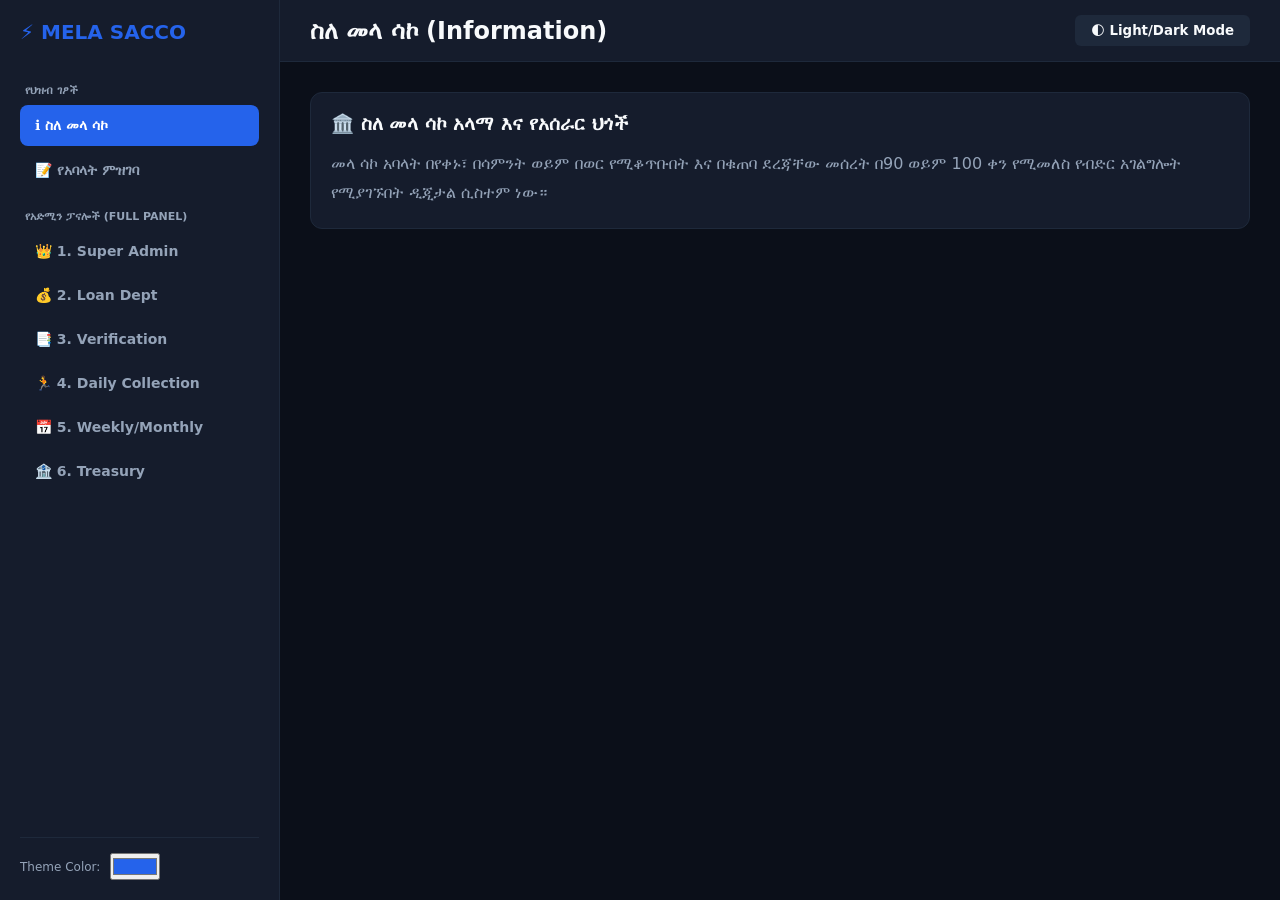
==== commit 78f82534: "Update index.html" ====
--- a/templates/index.html
+++ b/templates/index.html
@@ -3,546 +3,408 @@
 <head>
     <meta charset="UTF-8">
     <meta name="viewport" content="width=device-width, initial-scale=1.0">
-    <title>Mela Sacco - Digital Banking Platform</title>
+    <title>Mela Sacco System</title>
     <style>
         :root {
-            --bg-color: #0f172a;
-            --card-bg: #1e293b;
-            --sidebar-bg: #0b1329;
-            --text-primary: #f8fafc;
-            --text-secondary: #94a3b8;
-            --accent-color: #3b82f6;
-            --accent-hover: #2563eb;
-            --border-color: #334155;
-            --success-color: #10b981;
-            --warning-color: #f59e0b;
-            --danger-color: #ef4444;
-        }
-
-        .light-theme {
-            --bg-color: #f1f5f9;
+            --bg: #0b0f19;
+            --card-bg: #151c2c;
+            --accent: #2563eb;
+            --text-main: #f8fafc;
+            --text-sub: #94a3b8;
+            --border: #1e293b;
+            --green: #10b981;
+            --red: #ef4444;
+        }
+
+        .light-mode {
+            --bg: #f8fafc;
             --card-bg: #ffffff;
-            --sidebar-bg: #0f172a;
-            --text-primary: #0f172a;
-            --text-secondary: #64748b;
-            --border-color: #e2e8f0;
+            --text-main: #0f172a;
+            --text-sub: #64748b;
+            --border: #e2e8f0;
         }
 
         * {
             box-sizing: border-box;
             margin: 0;
             padding: 0;
-            font-family: 'Segoe UI', Tahoma, Geneva, Verdana, sans-serif;
-            transition: background 0.2s, color 0.2s, border-color 0.2s;
+            font-family: 'Segoe UI', system-ui, sans-serif;
         }
 
         body {
-            background-color: var(--bg-color);
-            color: var(--text-primary);
+            background-color: var(--bg);
+            color: var(--text-main);
             display: flex;
             height: 100vh;
             width: 100vw;
             overflow: hidden;
         }
 
-        /* Sidebar Styling */
+        /* SIDEBAR */
         .sidebar {
-            width: 300px;
-            background-color: var(--sidebar-bg);
-            border-right: 1px solid var(--border-color);
+            width: 280px;
+            background-color: var(--card-bg);
+            border-right: 1px solid var(--border);
             display: flex;
             flex-direction: column;
             padding: 20px;
-            overflow-y: auto;
             flex-shrink: 0;
         }
 
-        .brand {
+        .logo {
+            font-size: 20px;
+            font-weight: 800;
+            color: var(--accent);
+            margin-bottom: 25px;
             display: flex;
             align-items: center;
-            gap: 12px;
-            margin-bottom: 30px;
-            padding-bottom: 15px;
-            border-bottom: 1px solid var(--border-color);
-        }
-
-        .brand-logo {
-            width: 40px;
-            height: 40px;
-            background: var(--accent-color);
-            border-radius: 10px;
-            display: flex;
-            align-items: center;
-            justify-content: center;
-            font-weight: bold;
-            font-size: 20px;
-            color: #fff;
-        }
-
-        .brand-text h2 {
-            font-size: 18px;
-            color: #fff;
-            letter-spacing: 0.5px;
-        }
-
-        .brand-text p {
-            font-size: 11px;
-            color: #64748b;
-        }
-
-        .nav-section {
-            margin-bottom: 25px;
-        }
-
-        .nav-title {
+            gap: 10px;
+        }
+
+        .menu-cat {
             font-size: 11px;
             text-transform: uppercase;
-            color: #64748b;
-            letter-spacing: 1px;
-            margin-bottom: 10px;
-            padding-left: 10px;
+            color: var(--text-sub);
+            margin: 15px 0 8px 5px;
             font-weight: 700;
         }
 
-        .nav-list {
-            list-style: none;
-        }
-
-        .nav-item {
-            padding: 12px 14px;
+        .nav-btn {
+            width: 100%;
+            padding: 12px 15px;
             border-radius: 8px;
+            border: none;
+            background: transparent;
+            color: var(--text-sub);
+            text-align: left;
+            font-size: 14px;
+            font-weight: 600;
             cursor: pointer;
+            margin-bottom: 4px;
             display: flex;
             align-items: center;
-            gap: 12px;
-            font-size: 14px;
-            color: #94a3b8;
-            margin-bottom: 4px;
-            font-weight: 500;
-        }
-
-        .nav-item:hover {
+            gap: 10px;
+            transition: 0.2s;
+        }
+
+        .nav-btn:hover {
             background-color: rgba(255, 255, 255, 0.05);
+            color: var(--text-main);
+        }
+
+        .nav-btn.active {
+            background-color: var(--accent);
             color: #fff;
         }
 
-        .nav-item.active {
-            background-color: var(--accent-color);
-            color: #fff;
-        }
-
-        /* Main Workspace */
-        .main-wrapper {
+        /* MAIN CONTENT AREA - FULL SCREEN EXPANSION */
+        .workspace {
             flex: 1;
             display: flex;
             flex-direction: column;
             height: 100vh;
-            overflow: hidden;
+            overflow-y: auto;
         }
 
         header {
-            height: 70px;
+            padding: 15px 30px;
             background-color: var(--card-bg);
-            border-bottom: 1px solid var(--border-color);
+            border-bottom: 1px solid var(--border);
             display: flex;
             justify-content: space-between;
             align-items: center;
-            padding: 0 30px;
-            flex-shrink: 0;
-        }
-
-        .header-controls {
-            display: flex;
-            align-items: center;
-            gap: 15px;
-        }
-
-        .btn-ctrl {
-            background: var(--bg-color);
-            color: var(--text-primary);
-            border: 1px solid var(--border-color);
-            padding: 8px 16px;
-            border-radius: 8px;
-            cursor: pointer;
-            font-weight: 600;
-            font-size: 13px;
-            display: flex;
-            align-items: center;
-            gap: 8px;
-        }
-
-        .btn-ctrl:hover {
-            border-color: var(--accent-color);
-        }
-
-        .workspace-content {
+        }
+
+        .panel-container {
+            padding: 30px;
             flex: 1;
-            padding: 30px;
-            overflow-y: auto;
-        }
-
-        /* View Components */
-        .page-view {
+        }
+
+        /* DYNAMIC PANEL VIEWS */
+        .panel {
             display: none;
-        }
-
-        .page-view.active {
+            width: 100%;
+        }
+
+        .panel.active {
             display: block;
-            animation: fadeIn 0.3s ease;
-        }
-
-        @keyframes fadeIn {
-            from { opacity: 0; transform: translateY(5px); }
+            animation: slideUp 0.3s ease-out;
+        }
+
+        @keyframes slideUp {
+            from { opacity: 0; transform: translateY(15px); }
             to { opacity: 1; transform: translateY(0); }
         }
 
-        /* Grid & Cards */
-        .stats-grid {
+        /* STATS & GRID */
+        .grid-4 {
             display: grid;
             grid-template-columns: repeat(auto-fit, minmax(220px, 1fr));
             gap: 20px;
-            margin-bottom: 30px;
-        }
-
-        .stat-card {
-            background: var(--card-bg);
-            border: 1px solid var(--border-color);
+            margin-bottom: 25px;
+        }
+
+        .card {
+            background-color: var(--card-bg);
+            border: 1px solid var(--border);
             padding: 20px;
             border-radius: 12px;
         }
 
-        .stat-card h4 {
+        .card h5 {
+            color: var(--text-sub);
             font-size: 12px;
-            color: var(--text-secondary);
+            text-transform: uppercase;
             margin-bottom: 8px;
-            text-transform: uppercase;
-        }
-
-        .stat-card .val {
-            font-size: 24px;
+        }
+
+        .card .num {
+            font-size: 26px;
             font-weight: 700;
-            color: var(--text-primary);
-        }
-
-        .panel-box {
-            background: var(--card-bg);
-            border: 1px solid var(--border-color);
+        }
+
+        /* COMMAND & DIRECTIVE BOX */
+        .command-box {
+            background: rgba(37, 99, 235, 0.1);
+            border: 1px solid var(--accent);
+            padding: 20px;
             border-radius: 12px;
-            padding: 25px;
             margin-bottom: 25px;
         }
 
-        .panel-box h3 {
-            margin-bottom: 20px;
-            font-size: 18px;
+        .command-box h4 {
+            color: var(--accent);
+            margin-bottom: 10px;
             display: flex;
             align-items: center;
+            gap: 8px;
+        }
+
+        .command-input-group {
+            display: flex;
             gap: 10px;
-        }
-
-        /* Tables */
+            margin-top: 10px;
+        }
+
+        .command-input-group input {
+            flex: 1;
+            padding: 12px;
+            border-radius: 8px;
+            border: 1px solid var(--border);
+            background: var(--bg);
+            color: var(--text-main);
+            outline: none;
+        }
+
+        /* TABLES */
+        .table-box {
+            background-color: var(--card-bg);
+            border: 1px solid var(--border);
+            border-radius: 12px;
+            padding: 20px;
+            width: 100%;
+            overflow-x: auto;
+        }
+
         table {
             width: 100%;
             border-collapse: collapse;
-            font-size: 14px;
+            text-align: left;
         }
 
         th, td {
             padding: 14px;
-            text-align: left;
-            border-bottom: 1px solid var(--border-color);
-        }
-
-        th {
-            color: var(--text-secondary);
+            border-bottom: 1px solid var(--border);
+            font-size: 14px;
+        }
+
+        th { color: var(--text-sub); }
+
+        .btn {
+            padding: 8px 16px;
+            border-radius: 6px;
+            border: none;
             font-weight: 600;
-            background: rgba(0,0,0,0.02);
-        }
-
-        /* Badges */
-        .badge {
-            padding: 4px 10px;
-            border-radius: 20px;
-            font-size: 11px;
-            font-weight: 700;
-        }
-
-        .badge.active { background: rgba(16, 185, 129, 0.15); color: var(--success-color); }
-        .badge.pending { background: rgba(245, 158, 11, 0.15); color: var(--warning-color); }
-        .badge.danger { background: rgba(239, 68, 68, 0.15); color: var(--danger-color); }
-
-        /* Forms */
-        .form-grid {
-            display: grid;
-            grid-template-columns: repeat(auto-fit, minmax(280px, 1fr));
-            gap: 20px;
-        }
-
-        .form-group {
-            display: flex;
-            flex-direction: column;
-            gap: 8px;
-        }
-
-        .form-group label {
-            font-size: 13px;
-            font-weight: 600;
-            color: var(--text-secondary);
-        }
-
-        .form-group input, .form-group select {
-            background: var(--bg-color);
-            border: 1px solid var(--border-color);
-            color: var(--text-primary);
-            padding: 12px;
-            border-radius: 8px;
-            outline: none;
-            font-size: 14px;
-        }
-
-        .form-group input:focus {
-            border-color: var(--accent-color);
-        }
-
-        .btn-primary {
-            background: var(--accent-color);
+            cursor: pointer;
+            background: var(--accent);
             color: #fff;
-            border: none;
-            padding: 12px 24px;
-            border-radius: 8px;
-            font-weight: 700;
-            cursor: pointer;
-            grid-column: 1 / -1;
-            margin-top: 10px;
-        }
-
-        .btn-primary:hover {
-            background: var(--accent-hover);
-        }
-
-        .color-picker-box {
+        }
+
+        .btn-danger { background: var(--red); }
+        .btn-success { background: var(--green); }
+
+        /* Theme Color Picker */
+        .color-picker {
             display: flex;
             align-items: center;
             gap: 10px;
-            font-size: 12px;
-            color: var(--text-secondary);
-        }
-
-        .color-picker-box input {
-            border: none;
-            width: 25px;
-            height: 25px;
-            cursor: pointer;
-            background: transparent;
-        }
-
-        @media (max-width: 900px) {
-            body { flex-direction: column; }
-            .sidebar { width: 100%; height: auto; }
-            .main-wrapper { height: 100vh; }
+            margin-top: auto;
+            padding-top: 15px;
+            border-top: 1px solid var(--border);
         }
     </style>
 </head>
 <body>
 
-    <!-- Sidebar Navigation -->
+    <!-- SIDEBAR -->
     <div class="sidebar">
-        <div class="brand">
-            <div class="brand-logo">M</div>
-            <div class="brand-text">
-                <h2>MELA SACCO</h2>
-                <p>Digital Financial System</p>
-            </div>
-        </div>
-
-        <div class="nav-section">
-            <div class="nav-title" id="sec-pub">የህዝብ ገፆች (Public)</div>
-            <ul class="nav-list">
-                <li class="nav-item active" onclick="showPage('info', this)">
-                    ℹ️ <span class="lang" data-am="ስለ መላ ሳኮ" data-en="About Mela Sacco">ስለ መላ ሳኮ</span>
-                </li>
-                <li class="nav-item" onclick="showPage('register', this)">
-                    📝 <span class="lang" data-am="የአባላት ምዝገባ" data-en="Member Onboarding">የአባላት ምዝገባ</span>
-                </li>
-            </ul>
-        </div>
-
-        <div class="nav-section">
-            <div class="nav-title" id="sec-adm">የ6ቱ አድሚኖች ዳሽቦርድ</div>
-            <ul class="nav-list">
-                <li class="nav-item" onclick="showPage('super_admin', this)">
-                    👑 <span class="lang" data-am="1. Super Admin Panel" data-en="1. Super Admin Panel">1. Super Admin Panel</span>
-                </li>
-                <li class="nav-item" onclick="showPage('loan_dept', this)">
-                    💰 <span class="lang" data-am="2. Loan Dept Panel" data-en="2. Loan Dept Panel">2. Loan Dept Panel</span>
-                </li>
-                <li class="nav-item" onclick="showPage('doc_dept', this)">
-                    📑 <span class="lang" data-am="3. Verification Panel" data-en="3. Verification Panel">3. Verification Panel</span>
-                </li>
-                <li class="nav-item" onclick="showPage('daily_dept', this)">
-                    🏃 <span class="lang" data-am="4. Daily Collection" data-en="4. Daily Collection">4. Daily Collection</span>
-                </li>
-                <li class="nav-item" onclick="showPage('monthly_dept', this)">
-                    📅 <span class="lang" data-am="5. Weekly/Monthly" data-en="5. Weekly/Monthly">5. Weekly/Monthly</span>
-                </li>
-                <li class="nav-item" onclick="showPage('finance_dept', this)">
-                    🏦 <span class="lang" data-am="6. Finance & Treasury" data-en="6. Finance & Treasury">6. Finance & Treasury</span>
-                </li>
-            </ul>
-        </div>
-
-        <div class="color-picker-box">
-            <span>Primary Color:</span>
-            <input type="color" value="#3b82f6" onchange="changeAccentColor(this.value)">
+        <div class="logo">⚡ MELA SACCO</div>
+
+        <div class="menu-cat">የህዝብ ገፆች</div>
+        <button class="nav-btn active" onclick="openPanel('info', this)">ℹ️ ስለ መላ ሳኮ</button>
+        <button class="nav-btn" onclick="openPanel('register', this)">📝 የአባላት ምዝገባ</button>
+
+        <div class="menu-cat">የአድሚን ፓናሎች (Full Panel)</div>
+        <button class="nav-btn" onclick="openPanel('super_admin', this)">👑 1. Super Admin</button>
+        <button class="nav-btn" onclick="openPanel('loan_dept', this)">💰 2. Loan Dept</button>
+        <button class="nav-btn" onclick="openPanel('doc_dept', this)">📑 3. Verification</button>
+        <button class="nav-btn" onclick="openPanel('daily_dept', this)">🏃 4. Daily Collection</button>
+        <button class="nav-btn" onclick="openPanel('monthly_dept', this)">📅 5. Weekly/Monthly</button>
+        <button class="nav-btn" onclick="openPanel('finance_dept', this)">🏦 6. Treasury</button>
+
+        <div class="color-picker">
+            <span style="font-size: 12px; color: var(--text-sub)">Theme Color:</span>
+            <input type="color" value="#2563eb" onchange="changeColor(this.value)">
         </div>
     </div>
 
-    <!-- Main Workspace -->
-    <div class="main-wrapper">
+    <!-- MAIN WORKSPACE -->
+    <div class="workspace">
         <header>
-            <h3 id="current-title">ስለ መላ ሳኮ መረጃ (Info Page)</h3>
-            <div class="header-controls">
-                <button class="btn-ctrl" onclick="toggleTheme()">🌓 Theme</button>
-                <button class="btn-ctrl" onclick="toggleLang()">🌐 <span id="lang-btn">English</span></button>
+            <h2 id="header-title">ስለ መላ ሳኮ (Information)</h2>
+            <div>
+                <button class="btn" onclick="toggleTheme()" style="background: var(--border); color: var(--text-main)">🌓 Light/Dark Mode</button>
             </div>
         </header>
 
-        <div class="workspace-content">
-
-            <!-- 1. ABOUT PAGE -->
-            <div id="info" class="page-view active">
-                <div class="panel-box">
-                    <h3>🏛️ ስለ መላ ሳኮ አላማ እና መመሪያ</h3>
-                    <p style="line-height: 1.8; color: var(--text-secondary); margin-bottom: 20px;">
-                        መላ ሳኮ የቁጠባ ባህልን ለማሳደግ፣ የአነስተኛና መካከለኛ ንግዶችን በፋይናንስ ለመደገፍ እና ፈጣን የዲጂታል ብድር አቅርቦት ለመፍጠር የተቋቋመ የፋይናንስ ማኔጅመንት ሲስተም ነው።
+        <div class="panel-container">
+
+            <!-- 1. INFO PAGE -->
+            <div id="info" class="panel active">
+                <div class="table-box">
+                    <h3 style="margin-bottom: 15px;">🏛️ ስለ መላ ሳኮ አላማ እና የአሰራር ህጎች</h3>
+                    <p style="line-height: 1.8; color: var(--text-sub);">
+                        መላ ሳኮ አባላት በየቀኑ፣ በሳምንት ወይም በወር የሚቆጥቡበት እና በቁጠባ ደረጃቸው መሰረት በ90 ወይም 100 ቀን የሚመለስ የብድር አገልግሎት የሚያገኙበት ዲጂታል ሲስተም ነው።
                     </p>
-                    <h4>የአሰራር ደንቦች እና መመሪያዎች፡</h4>
-                    <ul style="margin-left: 20px; margin-top: 10px; line-height: 2; color: var(--text-secondary);">
-                        <li><b>1. ምዝገባ እና ሰነድ፡</b> አባላት የብሔራዊ መታወቂያ (FAN ID)፣ TIN እና የንግድ ፈቃድ ማቅረብ አለባቸው።</li>
-                        <li><b>2. የኮንፈረንስ ደረጃ (Level System):</b> የ1-to-1 ወይም 1-to-all ደረጃዎች የአባሉን የብድር መጠን ይወስናሉ።</li>
-                        <li><b>3. የክፍያ ገደብ፡</b> ዕለታዊ፣ ሳምንታዊ እና ወርሃዊ ክፍያዎች በ90 ወይም 100 ቀን የጊዜ ገደብ መከፈል አለባቸው።</li>
-                    </ul>
-                </div>
-            </div>
-
-            <!-- 2. MEMBER ONBOARDING FORM -->
-            <div id="register" class="page-view">
-                <div class="panel-box">
-                    <h3>📝 ጥብቅ የአባላት ምዝገባ ቅጽ (Member Onboarding)</h3>
+                </div>
+            </div>
+
+            <!-- 2. REGISTER PAGE -->
+            <div id="register" class="panel">
+                <div class="table-box">
+                    <h3 style="margin-bottom: 20px;">📝 የአባላት ምዝገባ ቅጽ</h3>
                     <form onsubmit="event.preventDefault(); alert('የምዝገባ ጥያቄዎ ለDocument Verification Panel ተልኳል!');">
-                        <div class="form-grid">
-                            <div class="form-group">
-                                <label>ሙሉ ስም (የስም፣ አባት፣ አያት)</label>
-                                <input type="text" placeholder="አበበ በቀለ ቻላ" required>
-                            </div>
-                            <div class="form-group">
-                                <label>የስልክ ቁጥር (+251/09/07)</label>
-                                <input type="tel" pattern="^(?:\\+251|09|07)\\d{8}$" placeholder="+251911223344" required>
-                            </div>
-                            <div class="form-group">
-                                <label>ከተማ / አካባቢ (Address)</label>
-                                <input type="text" placeholder="ሐዋሳ፣ ሲዳማ" required>
-                            </div>
-                            <div class="form-group">
-                                <label>ብሔራዊ መታወቂያ / FAN (12 Digits)</label>
-                                <input type="text" pattern="\\d{12}" maxlength="12" placeholder="123456789012" required>
-                            </div>
-                            <div class="form-group">
-                                <label>TIN Number (10 Digits)</label>
-                                <input type="text" pattern="\\d{10}" maxlength="10" placeholder="1098765432" required>
-                            </div>
-                            <div class="form-group">
-                                <label>VAT ተመዝጋቢነት</label>
-                                <select><option>አይደለሁም</option><option>ነኝ</option></select>
-                            </div>
-                            <div class="form-group" style="grid-column: 1/-1;">
-                                <label>የንግድ ፈቃድ / ሰነድ (File Upload)</label>
-                                <input type="file" required>
-                            </div>
-                            <button class="btn-primary" type="submit">መዝግብ እና ሰነድ ላክ</button>
+                        <div style="display: grid; grid-template-columns: repeat(auto-fit, minmax(250px, 1fr)); gap: 15px;">
+                            <input type="text" placeholder="ሙሉ ስም" required style="padding:12px; border-radius:8px; border:1px solid var(--border); background:var(--bg); color:var(--text-main);">
+                            <input type="tel" placeholder="ስልክ ቁጥር (+251...)" required style="padding:12px; border-radius:8px; border:1px solid var(--border); background:var(--bg); color:var(--text-main);">
+                            <input type="text" placeholder="FAN ID (12 Digits)" maxlength="12" required style="padding:12px; border-radius:8px; border:1px solid var(--border); background:var(--bg); color:var(--text-main);">
+                            <input type="text" placeholder="TIN Number (10 Digits)" maxlength="10" required style="padding:12px; border-radius:8px; border:1px solid var(--border); background:var(--bg); color:var(--text-main);">
                         </div>
+                        <button class="btn" type="submit" style="margin-top: 20px; width: 100%; padding: 14px;">አባልነትን መዝግብ</button>
                     </form>
                 </div>
             </div>
 
             <!-- 3. SUPER ADMIN PANEL -->
-            <div id="super_admin" class="page-view">
-                <div class="stats-grid">
-                    <div class="stat-card"><h4>ጠቅላላ ተመዝጋቢዎች</h4><div class="val">1,240</div></div>
-                    <div class="stat-card"><h4>ንቁ አድሚኖች</h4><div class="val">5 / 5</div></div>
-                    <div class="stat-card"><h4>OTP ጥያቄዎች</h4><div class="val">2 Pending</div></div>
-                </div>
-                <div class="panel-box">
-                    <h3>👑 Super Admin Panel - የአድሚኖች ቁጥጥር</h3>
-                    <table>
+            <div id="super_admin" class="panel">
+                <div class="grid-4">
+                    <div class="card"><h5>ጠቅላላ አድሚኖች</h5><div class="num">5</div></div>
+                    <div class="card"><h5>ንቁ ተመዝጋቢዎች</h5><div class="num">1,240</div></div>
+                    <div class="card"><h5>የተጠየቁ OTPዎች</h5><div class="num">3 Pending</div></div>
+                    <div class="card"><h5>ሲስተም ሁኔታ</h5><div class="num" style="color:var(--green)">100% Active</div></div>
+                </div>
+
+                <!-- ADMIN COMMAND CENTER -->
+                <div class="command-box">
+                    <h4>📣 ለሁሉም 5ቱ አድሚኖች የሱፐር አድሚን ትእዛዝ (Broadcast Directives)</h4>
+                    <p style="font-size:13px; color:var(--text-sub)">እዚህ ጋር የሚጽፉት ትእዛዝ በሁሉም አድሚኖች ዳሽቦርድ ላይ ቀጥታ ይወጣል፡</p>
+                    <div class="command-input-group">
+                        <input type="text" id="super-cmd" placeholder="ለምሳሌ፡ የዛሬውን የብድር ስብስቦች እስከ 11፡00 ሰዓት አጠናቃችሁ ሪፖርት ላኩ...">
+                        <button class="btn" onclick="sendDirective()">ትእዛዝ አስተላልፍ</button>
+                    </div>
+                </div>
+
+                <div class="table-box">
+                    <h3>👑 የአድሚኖች ማኔጅመንት እና መቆጣጠሪያ</h3>
+                    <table style="margin-top: 15px;">
                         <thead>
-                            <tr><th>አድሚን ዲፓርትመንት</th><th>መለያ ID</th><th>ሁኔታ</th><th>ተግባር</th></tr>
+                            <tr><th>ዲፓርትመንት</th><th>ኃላፊ ID</th><th>ሁኔታ</th><th>ተግባር</th></tr>
                         </thead>
                         <tbody>
-                            <tr><td>Loan Department</td><td>ADM-LOAN-01</td><td><span class="badge active">Active</span></td><td><button class="btn-ctrl">Reset Pass</button></td></tr>
-                            <tr><td>Document Verification</td><td>ADM-DOC-02</td><td><span class="badge active">Active</span></td><td><button class="btn-ctrl">Reset Pass</button></td></tr>
-                            <tr><td>Daily Collection Lead</td><td>ADM-DAILY-03</td><td><span class="badge active">Active</span></td><td><button class="btn-ctrl">Reset Pass</button></td></tr>
+                            <tr><td>Loan Department</td><td>ADM-LOAN-01</td><td style="color:var(--green)">Active</td><td><button class="btn btn-danger">እግድ (Block)</button></td></tr>
+                            <tr><td>Document Verification</td><td>ADM-DOC-02</td><td style="color:var(--green)">Active</td><td><button class="btn btn-danger">እግድ (Block)</button></td></tr>
+                            <tr><td>Daily Collection</td><td>ADM-DAILY-03</td><td style="color:var(--green)">Active</td><td><button class="btn btn-danger">እግድ (Block)</button></td></tr>
                         </tbody>
                     </table>
                 </div>
             </div>
 
             <!-- 4. LOAN DEPT PANEL -->
-            <div id="loan_dept" class="page-view">
-                <div class="stats-grid">
-                    <div class="stat-card"><h4>የተሰጠ ብድር</h4><div class="val">4,250,000 ETB</div></div>
-                    <div class="stat-card"><h4>ያልተመለሰ ብድር</h4><div class="val">850,000 ETB</div></div>
-                </div>
-                <div class="panel-box">
-                    <h3>💰 Loan Department - የብድር ሁኔታዎች</h3>
-                    <table>
+            <div id="loan_dept" class="panel">
+                <div class="grid-4">
+                    <div class="card"><h5>የተሰጠ ብድር</h5><div class="num">4.2M ETB</div></div>
+                    <div class="card"><h5>ያልተመለሰ (Overdue)</h5><div class="num" style="color:var(--red)">850K ETB</div></div>
+                </div>
+
+                <div class="command-box">
+                    <h4>💬 ለተበዳሪዎች የሚላክ ማስጠንቀቂያ / ትእዛዝ</h4>
+                    <div class="command-input-group">
+                        <input type="text" placeholder="ለምሳሌ፡ የ90 ቀን የብድር ገደባችሁ ያለፈባችሁ አባላት በ3 ቀን ውስጥ እንድትከፍሉ...">
+                        <button class="btn btn-danger">ማስጠንቀቂያ ላክ</button>
+                    </div>
+                </div>
+
+                <div class="table-box">
+                    <h3>💰 የብድር እና ክፍያ መከታተያ ፓናል</h3>
+                    <table style="margin-top: 15px;">
                         <thead>
-                            <tr><th>ተበዳሪ</th><th>የብድር መጠን</th><th>የክፍያ ገደብ</th><th>ሁኔታ</th></tr>
+                            <tr><th>ተበዳሪ ስም</th><th>የተበደረው መጠን</th><th>የቀረው ቀን (ከ90/100)</th><th>ሁኔታ</th></tr>
                         </thead>
                         <tbody>
-                            <tr><td>ዮሐንስ ገብሬ</td><td>50,000 ETB</td><td>90 ቀን (30 ቀረው)</td><td><span class="badge active">Active</span></td></tr>
-                            <tr><td>መሐመድ አሊ</td><td>100,000 ETB</td><td>100 ቀን (ያለፈበት)</td><td><span class="badge danger">Defaulted</span></td></tr>
+                            <tr><td>ዮሐንስ ገብሬ</td><td>50,000 ETB</td><td>30 ቀን ይቀራል</td><td style="color:var(--green)">በስርዓቱ እየከፈለ ነው</td></tr>
+                            <tr><td>መሐመድ አሊ</td><td>100,000 ETB</td><td>ያለፈበት (-5 ቀን)</td><td style="color:var(--red)">ላግድ/ማስጠንቀቂያ ይላክ</td></tr>
                         </tbody>
                     </table>
                 </div>
             </div>
 
             <!-- 5. VERIFICATION PANEL -->
-            <div id="doc_dept" class="page-view">
-                <div class="panel-box">
-                    <h3>📑 Document Verification - የሰነዶች ማረጋገጫ</h3>
-                    <table>
+            <div id="doc_dept" class="panel">
+                <div class="table-box">
+                    <h3>📑 የሰነዶች እና አባላት ማረጋገጫ ፓናል</h3>
+                    <table style="margin-top: 15px;">
                         <thead>
-                            <tr><th>አመልካች</th><th>FAN ID</th><th>TIN</th><th>ሁኔታ</th><th>ተግባር</th></tr>
+                            <tr><th>አመልካች ስም</th><th>FAN ID</th><th>TIN</th><th>ያቀረበው ሰነድ</th><th>ተግባር</th></tr>
                         </thead>
                         <tbody>
-                            <tr><td>ኬብሮን ተስፋዬ</td><td>123456789012</td><td>1098765432</td><td><span class="badge pending">Pending Verification</span></td><td><button class="btn-ctrl" style="color:var(--success-color)">Approve</button> <button class="btn-ctrl" style="color:var(--danger-color)">Reject</button></td></tr>
+                            <tr><td>ኬብሮን ተስፋዬ</td><td>123456789012</td><td>1098765432</td><td>Trade_License.pdf</td><td>
+                                <button class="btn btn-success">አጽድቅ (Approve)</button>
+                                <button class="btn btn-danger">ውድቅ አድርግ</button>
+                            </td></tr>
                         </tbody>
                     </table>
                 </div>
             </div>
 
-            <!-- 6. DAILY COLLECTION -->
-            <div id="daily_dept" class="page-view">
-                <div class="panel-box">
-                    <h3>🏃 Daily Collection & Team Lead Panel</h3>
-                    <p style="color:var(--text-secondary)">የዕለታዊ የመስክ ገቢዎች እና የሰብሳቢዎች መቆጣጠሪያ።</p>
-                </div>
-            </div>
-
-            <!-- 7. MONTHLY COLLECTION -->
-            <div id="monthly_dept" class="page-view">
-                <div class="panel-box">
-                    <h3>📅 Weekly & Monthly Collection Panel</h3>
-                    <p style="color:var(--text-secondary)">የሳምንታዊ እና የወርሃዊ ቁጠባዎች መከታተያ።</p>
-                </div>
-            </div>
-
-            <!-- 8. FINANCE PANEL -->
-            <div id="finance_dept" class="page-view">
-                <div class="panel-box">
-                    <h3>🏦 Finance & Treasury Panel</h3>
-                    <p style="color:var(--text-secondary)">የካዝና ሀብትና የፋይናንስ እንቅስቃሴዎች።</p>
+            <!-- OTHER PANELS -->
+            <div id="daily_dept" class="panel">
+                <div class="table-box">
+                    <h3>🏃 Daily Collection Panel</h3>
+                    <p>የዕለታዊ የመስክ ሰብሳቢዎች መቆጣጠሪያ ሙሉ ስክሪን ገጽ።</p>
+                </div>
+            </div>
+
+            <div id="monthly_dept" class="panel">
+                <div class="table-box">
+                    <h3>📅 Weekly & Monthly Savings Panel</h3>
+                    <p>የሳምንታዊ እና የወርሃዊ ቁጠባዎች መቆጣጠሪያ ገጽ።</p>
+                </div>
+            </div>
+
+            <div id="finance_dept" class="panel">
+                <div class="table-box">
+                    <h3>🏦 Treasury & Finance Panel</h3>
+                    <p>የካዝና ሀብትና የፋይናንስ እንቅስቃሴዎች መቆጣጠሪያ።</p>
                 </div>
             </div>
 
@@ -550,41 +412,37 @@
     </div>
 
     <script>
-        let currentLang = 'am';
-
-        function showPage(pageId, element) {
-            document.querySelectorAll('.page-view').forEach(page => {
-                page.classList.remove('active');
-            });
-
-            document.getElementById(pageId).classList.add('active');
-
-            if (element) {
-                document.querySelectorAll('.nav-item').forEach(item => {
-                    item.classList.remove('active');
-                });
-                element.classList.add('active');
-
-                const titleText = element.querySelector('.lang').innerText;
-                document.getElementById('current-title').innerText = titleText;
+        function openPanel(panelId, btnElement) {
+            // Hide all panels
+            document.querySelectorAll('.panel').forEach(p => p.classList.remove('active'));
+
+            // Show selected panel
+            document.getElementById(panelId).classList.add('active');
+
+            // Set active button UI
+            document.querySelectorAll('.nav-btn').forEach(b => b.classList.remove('active'));
+            if(btnElement) btnElement.classList.add('active');
+
+            // Update Header Title
+            if(btnElement) {
+                document.getElementById('header-title').innerText = btnElement.innerText;
             }
         }
 
         function toggleTheme() {
-            document.body.classList.toggle('light-theme');
-        }
-
-        function changeAccentColor(color) {
-            document.documentElement.style.setProperty('--accent-color', color);
-        }
-
-        function toggleLang() {
-            currentLang = currentLang === 'am' ? 'en' : 'am';
-            document.getElementById('lang-btn').innerText = currentLang === 'am' ? 'English' : 'አማርኛ';
-
-            document.querySelectorAll('.lang').forEach(el => {
-                el.innerText = el.getAttribute(`data-${currentLang}`);
-            });
+            document.body.classList.toggle('light-mode');
+        }
+
+        function changeColor(color) {
+            document.documentElement.style.setProperty('--accent', color);
+        }
+
+        function sendDirective() {
+            const msg = document.getElementById('super-cmd').value;
+            if(msg) {
+                alert('ትእዛዝዎ ለሁሉም አድሚኖች ወዲያውኑ ተ አስተላልፏል፡ "' + msg + '"');
+                document.getElementById('super-cmd').value = '';
+            }
         }
     </script>
 </body>
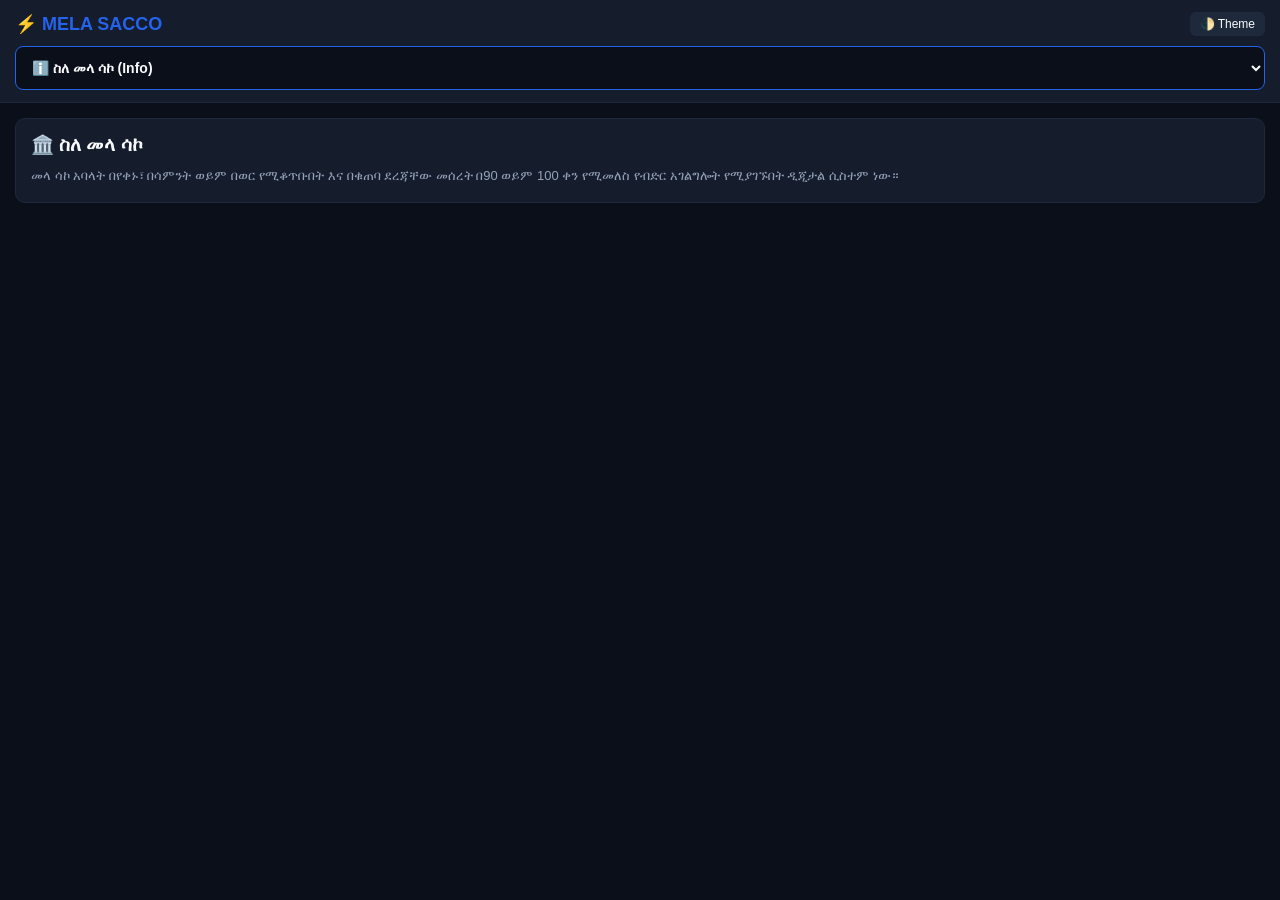
==== commit 2f34d2b9: "Update index.html" ====
--- a/templates/index.html
+++ b/templates/index.html
@@ -2,8 +2,10 @@
 <html lang="am">
 <head>
     <meta charset="UTF-8">
-    <meta name="viewport" content="width=device-width, initial-scale=1.0">
-    <title>Mela Sacco System</title>
+    <meta name="viewport" content="width=device-width, initial-scale=1.0, maximum-scale=1.0, user-scalable=no">
+    <title>Mela Sacco Digital System</title>
+    <!-- Telegram WebApp SDK for Fullscreen -->
+    <script src="https://telegram.org/js/telegram-web-app.js"></script>
     <style>
         :root {
             --bg: #0b0f19;
@@ -28,99 +30,63 @@
             box-sizing: border-box;
             margin: 0;
             padding: 0;
-            font-family: 'Segoe UI', system-ui, sans-serif;
+            font-family: -apple-system, BlinkMacSystemFont, "Segoe UI", Roboto, sans-serif;
         }
 
         body {
             background-color: var(--bg);
             color: var(--text-main);
             display: flex;
-            height: 100vh;
+            flex-direction: column;
+            min-height: 100vh;
             width: 100vw;
-            overflow: hidden;
-        }
-
-        /* SIDEBAR */
-        .sidebar {
-            width: 280px;
-            background-color: var(--card-bg);
-            border-right: 1px solid var(--border);
-            display: flex;
-            flex-direction: column;
-            padding: 20px;
-            flex-shrink: 0;
-        }
-
-        .logo {
-            font-size: 20px;
-            font-weight: 800;
-            color: var(--accent);
-            margin-bottom: 25px;
-            display: flex;
-            align-items: center;
-            gap: 10px;
-        }
-
-        .menu-cat {
-            font-size: 11px;
-            text-transform: uppercase;
-            color: var(--text-sub);
-            margin: 15px 0 8px 5px;
-            font-weight: 700;
-        }
-
-        .nav-btn {
-            width: 100%;
-            padding: 12px 15px;
-            border-radius: 8px;
-            border: none;
-            background: transparent;
-            color: var(--text-sub);
-            text-align: left;
-            font-size: 14px;
-            font-weight: 600;
-            cursor: pointer;
-            margin-bottom: 4px;
-            display: flex;
-            align-items: center;
-            gap: 10px;
-            transition: 0.2s;
-        }
-
-        .nav-btn:hover {
-            background-color: rgba(255, 255, 255, 0.05);
-            color: var(--text-main);
-        }
-
-        .nav-btn.active {
-            background-color: var(--accent);
-            color: #fff;
-        }
-
-        /* MAIN CONTENT AREA - FULL SCREEN EXPANSION */
-        .workspace {
-            flex: 1;
-            display: flex;
-            flex-direction: column;
-            height: 100vh;
-            overflow-y: auto;
-        }
-
+            overflow-x: hidden;
+        }
+
+        /* HEADER & MENU SELECTOR FOR MOBILE */
         header {
-            padding: 15px 30px;
             background-color: var(--card-bg);
             border-bottom: 1px solid var(--border);
+            padding: 12px 15px;
+            position: sticky;
+            top: 0;
+            z-index: 100;
+        }
+
+        .header-top {
             display: flex;
             justify-content: space-between;
             align-items: center;
-        }
-
-        .panel-container {
-            padding: 30px;
+            margin-bottom: 10px;
+        }
+
+        .logo {
+            font-size: 18px;
+            font-weight: 800;
+            color: var(--accent);
+        }
+
+        /* DROPDOWN MENU FOR TELEGRAM MOBILE */
+        .menu-selector {
+            width: 100%;
+            padding: 12px;
+            background: var(--bg);
+            color: var(--text-main);
+            border: 1px solid var(--accent);
+            border-radius: 8px;
+            font-size: 14px;
+            font-weight: 700;
+            outline: none;
+        }
+
+        /* MAIN FULLSCREEN CONTAINER */
+        .main-container {
             flex: 1;
-        }
-
-        /* DYNAMIC PANEL VIEWS */
+            padding: 15px;
+            width: 100%;
+        }
+
+        /* DYNAMIC FULLSCREEN PANELS */
         .panel {
             display: none;
             width: 100%;
@@ -128,80 +94,79 @@
 
         .panel.active {
             display: block;
-            animation: slideUp 0.3s ease-out;
-        }
-
-        @keyframes slideUp {
-            from { opacity: 0; transform: translateY(15px); }
+            animation: fadeIn 0.2s ease-in-out;
+        }
+
+        @keyframes fadeIn {
+            from { opacity: 0; transform: translateY(5px); }
             to { opacity: 1; transform: translateY(0); }
         }
 
-        /* STATS & GRID */
-        .grid-4 {
+        /* CARDS & GRIDS */
+        .grid-2 {
             display: grid;
-            grid-template-columns: repeat(auto-fit, minmax(220px, 1fr));
-            gap: 20px;
-            margin-bottom: 25px;
+            grid-template-columns: 1fr 1fr;
+            gap: 10px;
+            margin-bottom: 15px;
         }
 
         .card {
             background-color: var(--card-bg);
             border: 1px solid var(--border);
-            padding: 20px;
-            border-radius: 12px;
+            padding: 15px;
+            border-radius: 10px;
         }
 
         .card h5 {
             color: var(--text-sub);
-            font-size: 12px;
+            font-size: 11px;
             text-transform: uppercase;
-            margin-bottom: 8px;
+            margin-bottom: 5px;
         }
 
         .card .num {
-            font-size: 26px;
+            font-size: 20px;
             font-weight: 700;
         }
 
-        /* COMMAND & DIRECTIVE BOX */
+        /* COMMAND BOX FOR ADMINS */
         .command-box {
             background: rgba(37, 99, 235, 0.1);
             border: 1px solid var(--accent);
-            padding: 20px;
-            border-radius: 12px;
-            margin-bottom: 25px;
+            padding: 15px;
+            border-radius: 10px;
+            margin-bottom: 15px;
         }
 
         .command-box h4 {
             color: var(--accent);
-            margin-bottom: 10px;
-            display: flex;
-            align-items: center;
-            gap: 8px;
+            font-size: 14px;
+            margin-bottom: 8px;
         }
 
         .command-input-group {
             display: flex;
-            gap: 10px;
-            margin-top: 10px;
+            flex-direction: column;
+            gap: 8px;
+            margin-top: 8px;
         }
 
         .command-input-group input {
-            flex: 1;
-            padding: 12px;
-            border-radius: 8px;
+            width: 100%;
+            padding: 10px;
+            border-radius: 6px;
             border: 1px solid var(--border);
             background: var(--bg);
             color: var(--text-main);
-            outline: none;
+            font-size: 13px;
         }
 
         /* TABLES */
         .table-box {
             background-color: var(--card-bg);
             border: 1px solid var(--border);
-            border-radius: 12px;
-            padding: 20px;
+            border-radius: 10px;
+            padding: 15px;
             width: 100%;
             overflow-x: auto;
         }
@@ -210,237 +175,222 @@
             width: 100%;
             border-collapse: collapse;
             text-align: left;
+            font-size: 13px;
         }
 
         th, td {
-            padding: 14px;
+            padding: 10px 8px;
             border-bottom: 1px solid var(--border);
-            font-size: 14px;
         }
 
         th { color: var(--text-sub); }
 
         .btn {
-            padding: 8px 16px;
+            padding: 10px 14px;
             border-radius: 6px;
             border: none;
             font-weight: 600;
             cursor: pointer;
             background: var(--accent);
             color: #fff;
+            font-size: 13px;
+            width: 100%;
         }
 
         .btn-danger { background: var(--red); }
         .btn-success { background: var(--green); }
 
-        /* Theme Color Picker */
-        .color-picker {
-            display: flex;
-            align-items: center;
-            gap: 10px;
-            margin-top: auto;
-            padding-top: 15px;
-            border-top: 1px solid var(--border);
+        .btn-sm {
+            padding: 6px 10px;
+            font-size: 11px;
+            width: auto;
         }
     </style>
 </head>
 <body>
 
-    <!-- SIDEBAR -->
-    <div class="sidebar">
-        <div class="logo">⚡ MELA SACCO</div>
-
-        <div class="menu-cat">የህዝብ ገፆች</div>
-        <button class="nav-btn active" onclick="openPanel('info', this)">ℹ️ ስለ መላ ሳኮ</button>
-        <button class="nav-btn" onclick="openPanel('register', this)">📝 የአባላት ምዝገባ</button>
-
-        <div class="menu-cat">የአድሚን ፓናሎች (Full Panel)</div>
-        <button class="nav-btn" onclick="openPanel('super_admin', this)">👑 1. Super Admin</button>
-        <button class="nav-btn" onclick="openPanel('loan_dept', this)">💰 2. Loan Dept</button>
-        <button class="nav-btn" onclick="openPanel('doc_dept', this)">📑 3. Verification</button>
-        <button class="nav-btn" onclick="openPanel('daily_dept', this)">🏃 4. Daily Collection</button>
-        <button class="nav-btn" onclick="openPanel('monthly_dept', this)">📅 5. Weekly/Monthly</button>
-        <button class="nav-btn" onclick="openPanel('finance_dept', this)">🏦 6. Treasury</button>
-
-        <div class="color-picker">
-            <span style="font-size: 12px; color: var(--text-sub)">Theme Color:</span>
-            <input type="color" value="#2563eb" onchange="changeColor(this.value)">
-        </div>
+    <!-- HEADER / NAVIGATION -->
+    <header>
+        <div class="header-top">
+            <div class="logo">⚡ MELA SACCO</div>
+            <button onclick="toggleTheme()" style="background:var(--border); color:var(--text-main); border:none; padding:5px 10px; border-radius:6px; font-size:12px;">🌓 Theme</button>
+        </div>
+
+        <!-- MOBILE SELECTOR MENU (FULL SCREEN SWITCHER) -->
+        <select class="menu-selector" onchange="switchPanel(this.value)">
+            <optgroup label="የህዝብ ገፆች">
+                <option value="info">ℹ️ ስለ መላ ሳኮ (Info)</option>
+                <option value="register">📝 የአባላት ምዝገባ (Register)</option>
+            </optgroup>
+            <optgroup label="የ 6ቱ አድሚኖች ፓናል">
+                <option value="super_admin">👑 1. Super Admin Panel</option>
+                <option value="loan_dept">💰 2. Loan Dept Panel</option>
+                <option value="doc_dept">📑 3. Verification Panel</option>
+                <option value="daily_dept">🏃 4. Daily Collection Panel</option>
+                <option value="monthly_dept">📅 5. Weekly/Monthly Panel</option>
+                <option value="finance_dept">🏦 6. Treasury & Finance Panel</option>
+            </optgroup>
+        </select>
+    </header>
+
+    <!-- MAIN FULL SCREEN WORKSPACE -->
+    <div class="main-container">
+
+        <!-- 1. INFO PANEL -->
+        <div id="info" class="panel active">
+            <div class="table-box">
+                <h3 style="margin-bottom:10px;">🏛️ ስለ መላ ሳኮ</h3>
+                <p style="line-height:1.6; color:var(--text-sub); font-size:13px;">
+                    መላ ሳኮ አባላት በየቀኑ፣ በሳምንት ወይም በወር የሚቆጥቡበት እና በቁጠባ ደረጃቸው መሰረት በ90 ወይም 100 ቀን የሚመለስ የብድር አገልግሎት የሚያገኙበት ዲጂታል ሲስተም ነው።
+                </p>
+            </div>
+        </div>
+
+        <!-- 2. REGISTER PANEL -->
+        <div id="register" class="panel">
+            <div class="table-box">
+                <h3 style="margin-bottom: 15px;">📝 የአባላት ምዝገባ</h3>
+                <form onsubmit="event.preventDefault(); alert('የምዝገባ ጥያቄዎ ተልኳል!');">
+                    <div style="display:flex; flex-direction:column; gap:10px;">
+                        <input type="text" placeholder="ሙሉ ስም" required style="padding:10px; border-radius:6px; border:1px solid var(--border); background:var(--bg); color:var(--text-main);">
+                        <input type="tel" placeholder="ስልክ ቁጥር (+251...)" required style="padding:10px; border-radius:6px; border:1px solid var(--border); background:var(--bg); color:var(--text-main);">
+                        <input type="text" placeholder="FAN ID (12 Digits)" maxlength="12" required style="padding:10px; border-radius:6px; border:1px solid var(--border); background:var(--bg); color:var(--text-main);">
+                        <input type="text" placeholder="TIN Number (10 Digits)" maxlength="10" required style="padding:10px; border-radius:6px; border:1px solid var(--border); background:var(--bg); color:var(--text-main);">
+                        <button class="btn" type="submit" style="margin-top:5px;">መዝግብ</button>
+                    </div>
+                </form>
+            </div>
+        </div>
+
+        <!-- 3. SUPER ADMIN PANEL -->
+        <div id="super_admin" class="panel">
+            <div class="grid-2">
+                <div class="card"><h5>ጠቅላላ አድሚን</h5><div class="num">5</div></div>
+                <div class="card"><h5>ተመዝጋቢዎች</h5><div class="num">1,240</div></div>
+            </div>
+
+            <!-- COMMAND DIRECTIVE BOX -->
+            <div class="command-box">
+                <h4>📣 የሱፐር አድሚን ትእዛዝ (Broadcast)</h4>
+                <div class="command-input-group">
+                    <input type="text" id="super-cmd" placeholder="ለ 5ቱ አድሚኖች የሚላክ ትእዛዝ...">
+                    <button class="btn" onclick="sendDirective()">ትእዛዝ አስተላልፍ</button>
+                </div>
+            </div>
+
+            <div class="table-box">
+                <h4 style="margin-bottom:10px;">👑 የአድሚኖች መቆጣጠሪያ</h4>
+                <table>
+                    <thead>
+                        <tr><th>አድሚን</th><th>ሁኔታ</th><th>ተግባር</th></tr>
+                    </thead>
+                    <tbody>
+                        <tr><td>Loan Dept</td><td style="color:var(--green)">Active</td><td><button class="btn btn-danger btn-sm">Block</button></td></tr>
+                        <tr><td>Verification</td><td style="color:var(--green)">Active</td><td><button class="btn btn-danger btn-sm">Block</button></td></tr>
+                        <tr><td>Daily Coll.</td><td style="color:var(--green)">Active</td><td><button class="btn btn-danger btn-sm">Block</button></td></tr>
+                    </tbody>
+                </table>
+            </div>
+        </div>
+
+        <!-- 4. LOAN DEPT PANEL -->
+        <div id="loan_dept" class="panel">
+            <div class="grid-2">
+                <div class="card"><h5>የተሰጠ ብድር</h5><div class="num">4.2M</div></div>
+                <div class="card"><h5>ያልተመለሰ</h5><div class="num" style="color:var(--red)">850K</div></div>
+            </div>
+
+            <div class="command-box">
+                <h4>💬 ለተበዳሪዎች ማስጠንቀቂያ ላክ</h4>
+                <div class="command-input-group">
+                    <input type="text" placeholder="የ90 ቀን ገደባችሁ ላለፈባችሁ...">
+                    <button class="btn btn-danger">ማስጠንቀቂያ ላክ</button>
+                </div>
+            </div>
+
+            <div class="table-box">
+                <h4 style="margin-bottom:10px;">💰 የብድር መከታተያ</h4>
+                <table>
+                    <thead>
+                        <tr><th>ተበዳሪ</th><th>መጠን</th><th>ቀን</th></tr>
+                    </thead>
+                    <tbody>
+                        <tr><td>ዮሐንስ ገብሬ</td><td>50k</td><td>30 ቀን ቀረው</td></tr>
+                        <tr><td>መሐመድ አሊ</td><td>100k</td><td style="color:var(--red)">-5 ቀን አልፏል</td></tr>
+                    </tbody>
+                </table>
+            </div>
+        </div>
+
+        <!-- 5. VERIFICATION PANEL -->
+        <div id="doc_dept" class="panel">
+            <div class="table-box">
+                <h3 style="margin-bottom:10px;">📑 የሰነዶች ማረጋገጫ</h3>
+                <table>
+                    <thead>
+                        <tr><th>ስም</th><th>FAN / TIN</th><th>ተግባር</th></tr>
+                    </thead>
+                    <tbody>
+                        <tr>
+                            <td>ኬብሮን</td>
+                            <td>1234... / 1098...</td>
+                            <td>
+                                <button class="btn btn-success btn-sm">Approve</button>
+                            </td>
+                        </tr>
+                    </tbody>
+                </table>
+            </div>
+        </div>
+
+        <!-- 6. DAILY COLLECTION -->
+        <div id="daily_dept" class="panel">
+            <div class="table-box">
+                <h3>🏃 Daily Collection Panel</h3>
+                <p style="color:var(--text-sub); margin-top:10px;">የዕለታዊ የመስክ ሰብሳቢዎች መቆጣጠሪያ ሙሉ ስክሪን ገጽ።</p>
+            </div>
+        </div>
+
+        <!-- 7. WEEKLY/MONTHLY -->
+        <div id="monthly_dept" class="panel">
+            <div class="table-box">
+                <h3>📅 Weekly & Monthly Savings</h3>
+                <p style="color:var(--text-sub); margin-top:10px;">የሳምንታዊ እና የወርሃዊ ቁጠባዎች መቆጣጠሪያ ገጽ።</p>
+            </div>
+        </div>
+
+        <!-- 8. TREASURY -->
+        <div id="finance_dept" class="panel">
+            <div class="table-box">
+                <h3>🏦 Treasury & Finance Panel</h3>
+                <p style="color:var(--text-sub); margin-top:10px;">የካዝና ሀብትና የፋይናንስ እንቅስቃሴዎች መቆጣጠሪያ።</p>
+            </div>
+        </div>
+
     </div>
 
-    <!-- MAIN WORKSPACE -->
-    <div class="workspace">
-        <header>
-            <h2 id="header-title">ስለ መላ ሳኮ (Information)</h2>
-            <div>
-                <button class="btn" onclick="toggleTheme()" style="background: var(--border); color: var(--text-main)">🌓 Light/Dark Mode</button>
-            </div>
-        </header>
-
-        <div class="panel-container">
-
-            <!-- 1. INFO PAGE -->
-            <div id="info" class="panel active">
-                <div class="table-box">
-                    <h3 style="margin-bottom: 15px;">🏛️ ስለ መላ ሳኮ አላማ እና የአሰራር ህጎች</h3>
-                    <p style="line-height: 1.8; color: var(--text-sub);">
-                        መላ ሳኮ አባላት በየቀኑ፣ በሳምንት ወይም በወር የሚቆጥቡበት እና በቁጠባ ደረጃቸው መሰረት በ90 ወይም 100 ቀን የሚመለስ የብድር አገልግሎት የሚያገኙበት ዲጂታል ሲስተም ነው።
-                    </p>
-                </div>
-            </div>
-
-            <!-- 2. REGISTER PAGE -->
-            <div id="register" class="panel">
-                <div class="table-box">
-                    <h3 style="margin-bottom: 20px;">📝 የአባላት ምዝገባ ቅጽ</h3>
-                    <form onsubmit="event.preventDefault(); alert('የምዝገባ ጥያቄዎ ለDocument Verification Panel ተልኳል!');">
-                        <div style="display: grid; grid-template-columns: repeat(auto-fit, minmax(250px, 1fr)); gap: 15px;">
-                            <input type="text" placeholder="ሙሉ ስም" required style="padding:12px; border-radius:8px; border:1px solid var(--border); background:var(--bg); color:var(--text-main);">
-                            <input type="tel" placeholder="ስልክ ቁጥር (+251...)" required style="padding:12px; border-radius:8px; border:1px solid var(--border); background:var(--bg); color:var(--text-main);">
-                            <input type="text" placeholder="FAN ID (12 Digits)" maxlength="12" required style="padding:12px; border-radius:8px; border:1px solid var(--border); background:var(--bg); color:var(--text-main);">
-                            <input type="text" placeholder="TIN Number (10 Digits)" maxlength="10" required style="padding:12px; border-radius:8px; border:1px solid var(--border); background:var(--bg); color:var(--text-main);">
-                        </div>
-                        <button class="btn" type="submit" style="margin-top: 20px; width: 100%; padding: 14px;">አባልነትን መዝግብ</button>
-                    </form>
-                </div>
-            </div>
-
-            <!-- 3. SUPER ADMIN PANEL -->
-            <div id="super_admin" class="panel">
-                <div class="grid-4">
-                    <div class="card"><h5>ጠቅላላ አድሚኖች</h5><div class="num">5</div></div>
-                    <div class="card"><h5>ንቁ ተመዝጋቢዎች</h5><div class="num">1,240</div></div>
-                    <div class="card"><h5>የተጠየቁ OTPዎች</h5><div class="num">3 Pending</div></div>
-                    <div class="card"><h5>ሲስተም ሁኔታ</h5><div class="num" style="color:var(--green)">100% Active</div></div>
-                </div>
-
-                <!-- ADMIN COMMAND CENTER -->
-                <div class="command-box">
-                    <h4>📣 ለሁሉም 5ቱ አድሚኖች የሱፐር አድሚን ትእዛዝ (Broadcast Directives)</h4>
-                    <p style="font-size:13px; color:var(--text-sub)">እዚህ ጋር የሚጽፉት ትእዛዝ በሁሉም አድሚኖች ዳሽቦርድ ላይ ቀጥታ ይወጣል፡</p>
-                    <div class="command-input-group">
-                        <input type="text" id="super-cmd" placeholder="ለምሳሌ፡ የዛሬውን የብድር ስብስቦች እስከ 11፡00 ሰዓት አጠናቃችሁ ሪፖርት ላኩ...">
-                        <button class="btn" onclick="sendDirective()">ትእዛዝ አስተላልፍ</button>
-                    </div>
-                </div>
-
-                <div class="table-box">
-                    <h3>👑 የአድሚኖች ማኔጅመንት እና መቆጣጠሪያ</h3>
-                    <table style="margin-top: 15px;">
-                        <thead>
-                            <tr><th>ዲፓርትመንት</th><th>ኃላፊ ID</th><th>ሁኔታ</th><th>ተግባር</th></tr>
-                        </thead>
-                        <tbody>
-                            <tr><td>Loan Department</td><td>ADM-LOAN-01</td><td style="color:var(--green)">Active</td><td><button class="btn btn-danger">እግድ (Block)</button></td></tr>
-                            <tr><td>Document Verification</td><td>ADM-DOC-02</td><td style="color:var(--green)">Active</td><td><button class="btn btn-danger">እግድ (Block)</button></td></tr>
-                            <tr><td>Daily Collection</td><td>ADM-DAILY-03</td><td style="color:var(--green)">Active</td><td><button class="btn btn-danger">እግድ (Block)</button></td></tr>
-                        </tbody>
-                    </table>
-                </div>
-            </div>
-
-            <!-- 4. LOAN DEPT PANEL -->
-            <div id="loan_dept" class="panel">
-                <div class="grid-4">
-                    <div class="card"><h5>የተሰጠ ብድር</h5><div class="num">4.2M ETB</div></div>
-                    <div class="card"><h5>ያልተመለሰ (Overdue)</h5><div class="num" style="color:var(--red)">850K ETB</div></div>
-                </div>
-
-                <div class="command-box">
-                    <h4>💬 ለተበዳሪዎች የሚላክ ማስጠንቀቂያ / ትእዛዝ</h4>
-                    <div class="command-input-group">
-                        <input type="text" placeholder="ለምሳሌ፡ የ90 ቀን የብድር ገደባችሁ ያለፈባችሁ አባላት በ3 ቀን ውስጥ እንድትከፍሉ...">
-                        <button class="btn btn-danger">ማስጠንቀቂያ ላክ</button>
-                    </div>
-                </div>
-
-                <div class="table-box">
-                    <h3>💰 የብድር እና ክፍያ መከታተያ ፓናል</h3>
-                    <table style="margin-top: 15px;">
-                        <thead>
-                            <tr><th>ተበዳሪ ስም</th><th>የተበደረው መጠን</th><th>የቀረው ቀን (ከ90/100)</th><th>ሁኔታ</th></tr>
-                        </thead>
-                        <tbody>
-                            <tr><td>ዮሐንስ ገብሬ</td><td>50,000 ETB</td><td>30 ቀን ይቀራል</td><td style="color:var(--green)">በስርዓቱ እየከፈለ ነው</td></tr>
-                            <tr><td>መሐመድ አሊ</td><td>100,000 ETB</td><td>ያለፈበት (-5 ቀን)</td><td style="color:var(--red)">ላግድ/ማስጠንቀቂያ ይላክ</td></tr>
-                        </tbody>
-                    </table>
-                </div>
-            </div>
-
-            <!-- 5. VERIFICATION PANEL -->
-            <div id="doc_dept" class="panel">
-                <div class="table-box">
-                    <h3>📑 የሰነዶች እና አባላት ማረጋገጫ ፓናል</h3>
-                    <table style="margin-top: 15px;">
-                        <thead>
-                            <tr><th>አመልካች ስም</th><th>FAN ID</th><th>TIN</th><th>ያቀረበው ሰነድ</th><th>ተግባር</th></tr>
-                        </thead>
-                        <tbody>
-                            <tr><td>ኬብሮን ተስፋዬ</td><td>123456789012</td><td>1098765432</td><td>Trade_License.pdf</td><td>
-                                <button class="btn btn-success">አጽድቅ (Approve)</button>
-                                <button class="btn btn-danger">ውድቅ አድርግ</button>
-                            </td></tr>
-                        </tbody>
-                    </table>
-                </div>
-            </div>
-
-            <!-- OTHER PANELS -->
-            <div id="daily_dept" class="panel">
-                <div class="table-box">
-                    <h3>🏃 Daily Collection Panel</h3>
-                    <p>የዕለታዊ የመስክ ሰብሳቢዎች መቆጣጠሪያ ሙሉ ስክሪን ገጽ።</p>
-                </div>
-            </div>
-
-            <div id="monthly_dept" class="panel">
-                <div class="table-box">
-                    <h3>📅 Weekly & Monthly Savings Panel</h3>
-                    <p>የሳምንታዊ እና የወርሃዊ ቁጠባዎች መቆጣጠሪያ ገጽ።</p>
-                </div>
-            </div>
-
-            <div id="finance_dept" class="panel">
-                <div class="table-box">
-                    <h3>🏦 Treasury & Finance Panel</h3>
-                    <p>የካዝና ሀብትና የፋይናንስ እንቅስቃሴዎች መቆጣጠሪያ።</p>
-                </div>
-            </div>
-
-        </div>
-    </div>
-
     <script>
-        function openPanel(panelId, btnElement) {
+        // TELEGRAM FULL SCREEN INITIALIZATION
+        if (window.Telegram && window.Telegram.WebApp) {
+            window.Telegram.WebApp.ready();
+            window.Telegram.WebApp.expand(); // ቴሌግራምን ሙሉ ስክሪን ያደርገዋል
+        }
+
+        function switchPanel(panelId) {
             // Hide all panels
             document.querySelectorAll('.panel').forEach(p => p.classList.remove('active'));
-
             // Show selected panel
             document.getElementById(panelId).classList.add('active');
-
-            // Set active button UI
-            document.querySelectorAll('.nav-btn').forEach(b => b.classList.remove('active'));
-            if(btnElement) btnElement.classList.add('active');
-
-            // Update Header Title
-            if(btnElement) {
-                document.getElementById('header-title').innerText = btnElement.innerText;
-            }
         }
 
         function toggleTheme() {
             document.body.classList.toggle('light-mode');
-        }
-
-        function changeColor(color) {
-            document.documentElement.style.setProperty('--accent', color);
         }
 
         function sendDirective() {
             const msg = document.getElementById('super-cmd').value;
             if(msg) {
-                alert('ትእዛዝዎ ለሁሉም አድሚኖች ወዲያውኑ ተ አስተላልፏል፡ "' + msg + '"');
+                alert('ትእዛዝዎ ለሁሉም አድሚኖች ተ አስተላልፏል፡ "' + msg + '"');
                 document.getElementById('super-cmd').value = '';
             }
         }
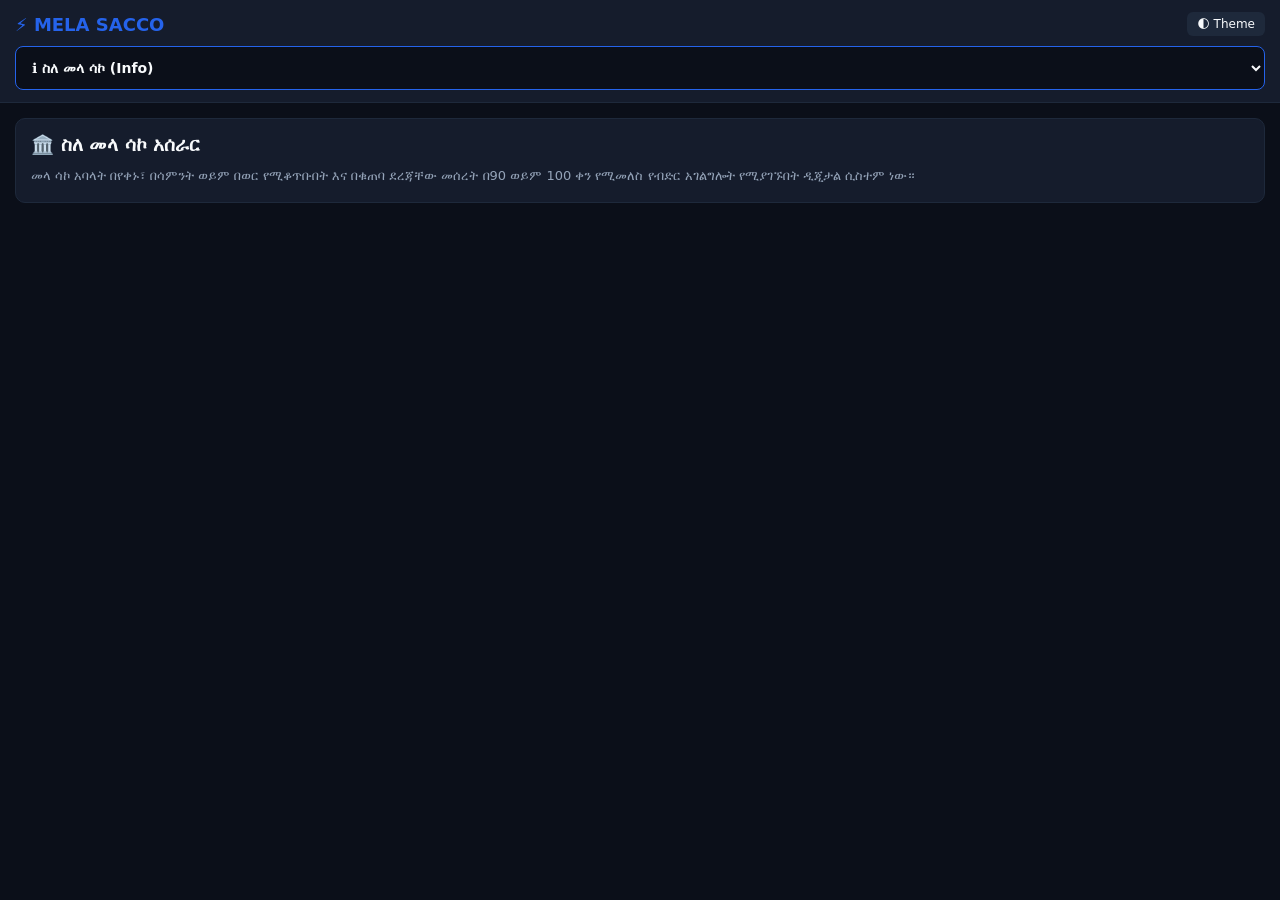
==== commit 9a6d7c39: "Update index.html" ====
--- a/templates/index.html
+++ b/templates/index.html
@@ -4,7 +4,7 @@
     <meta charset="UTF-8">
     <meta name="viewport" content="width=device-width, initial-scale=1.0, maximum-scale=1.0, user-scalable=no">
     <title>Mela Sacco Digital System</title>
-    <!-- Telegram WebApp SDK for Fullscreen -->
+    <!-- Telegram WebApp SDK -->
     <script src="https://telegram.org/js/telegram-web-app.js"></script>
     <style>
         :root {
@@ -16,6 +16,7 @@
             --border: #1e293b;
             --green: #10b981;
             --red: #ef4444;
+            --warning: #f59e0b;
         }
 
         .light-mode {
@@ -26,206 +27,99 @@
             --border: #e2e8f0;
         }
 
-        * {
-            box-sizing: border-box;
-            margin: 0;
-            padding: 0;
-            font-family: -apple-system, BlinkMacSystemFont, "Segoe UI", Roboto, sans-serif;
-        }
+        * { box-sizing: border-box; margin: 0; padding: 0; font-family: system-ui, -apple-system, sans-serif; }
 
         body {
             background-color: var(--bg);
             color: var(--text-main);
-            display: flex;
-            flex-direction: column;
-            min-height: 100vh;
-            width: 100vw;
-            overflow-x: hidden;
-        }
-
-        /* HEADER & MENU SELECTOR FOR MOBILE */
+            display: flex; flex-direction: column;
+            min-height: 100vh; width: 100vw; overflow-x: hidden;
+        }
+
         header {
             background-color: var(--card-bg);
             border-bottom: 1px solid var(--border);
-            padding: 12px 15px;
-            position: sticky;
-            top: 0;
-            z-index: 100;
-        }
-
-        .header-top {
-            display: flex;
-            justify-content: space-between;
-            align-items: center;
-            margin-bottom: 10px;
-        }
-
-        .logo {
-            font-size: 18px;
-            font-weight: 800;
-            color: var(--accent);
-        }
-
-        /* DROPDOWN MENU FOR TELEGRAM MOBILE */
+            padding: 12px 15px; position: sticky; top: 0; z-index: 100;
+        }
+
+        .header-top { display: flex; justify-content: space-between; align-items: center; margin-bottom: 10px; }
+        .logo { font-size: 18px; font-weight: 800; color: var(--accent); }
+
         .menu-selector {
-            width: 100%;
-            padding: 12px;
-            background: var(--bg);
-            color: var(--text-main);
-            border: 1px solid var(--accent);
-            border-radius: 8px;
-            font-size: 14px;
-            font-weight: 700;
-            outline: none;
-        }
-
-        /* MAIN FULLSCREEN CONTAINER */
-        .main-container {
-            flex: 1;
-            padding: 15px;
-            width: 100%;
-        }
-
-        /* DYNAMIC FULLSCREEN PANELS */
-        .panel {
-            display: none;
-            width: 100%;
-        }
-
-        .panel.active {
-            display: block;
-            animation: fadeIn 0.2s ease-in-out;
-        }
-
-        @keyframes fadeIn {
-            from { opacity: 0; transform: translateY(5px); }
-            to { opacity: 1; transform: translateY(0); }
-        }
-
-        /* CARDS & GRIDS */
-        .grid-2 {
-            display: grid;
-            grid-template-columns: 1fr 1fr;
-            gap: 10px;
-            margin-bottom: 15px;
-        }
-
-        .card {
-            background-color: var(--card-bg);
-            border: 1px solid var(--border);
-            padding: 15px;
-            border-radius: 10px;
-        }
-
-        .card h5 {
-            color: var(--text-sub);
-            font-size: 11px;
-            text-transform: uppercase;
-            margin-bottom: 5px;
-        }
-
-        .card .num {
-            font-size: 20px;
-            font-weight: 700;
-        }
-
-        /* COMMAND BOX FOR ADMINS */
-        .command-box {
-            background: rgba(37, 99, 235, 0.1);
-            border: 1px solid var(--accent);
-            padding: 15px;
-            border-radius: 10px;
-            margin-bottom: 15px;
-        }
-
-        .command-box h4 {
-            color: var(--accent);
-            font-size: 14px;
-            margin-bottom: 8px;
-        }
-
-        .command-input-group {
-            display: flex;
-            flex-direction: column;
-            gap: 8px;
-            margin-top: 8px;
-        }
-
-        .command-input-group input {
-            width: 100%;
-            padding: 10px;
-            border-radius: 6px;
-            border: 1px solid var(--border);
-            background: var(--bg);
-            color: var(--text-main);
-            font-size: 13px;
-        }
-
-        /* TABLES */
-        .table-box {
-            background-color: var(--card-bg);
-            border: 1px solid var(--border);
-            border-radius: 10px;
-            padding: 15px;
-            width: 100%;
-            overflow-x: auto;
-        }
-
-        table {
-            width: 100%;
-            border-collapse: collapse;
-            text-align: left;
-            font-size: 13px;
-        }
-
-        th, td {
-            padding: 10px 8px;
-            border-bottom: 1px solid var(--border);
-        }
-
+            width: 100%; padding: 12px; background: var(--bg);
+            color: var(--text-main); border: 1px solid var(--accent);
+            border-radius: 8px; font-size: 14px; font-weight: 700; outline: none;
+        }
+
+        .main-container { flex: 1; padding: 15px; width: 100%; }
+        .panel { display: none; width: 100%; }
+        .panel.active { display: block; animation: fadeIn 0.2s ease-in-out; }
+
+        @keyframes fadeIn { from { opacity: 0; transform: translateY(5px); } to { opacity: 1; transform: translateY(0); } }
+
+        .grid-2 { display: grid; grid-template-columns: 1fr 1fr; gap: 10px; margin-bottom: 15px; }
+        .card { background-color: var(--card-bg); border: 1px solid var(--border); padding: 15px; border-radius: 10px; }
+        .card h5 { color: var(--text-sub); font-size: 11px; text-transform: uppercase; margin-bottom: 5px; }
+        .card .num { font-size: 20px; font-weight: 700; }
+
+        .form-box, .table-box {
+            background-color: var(--card-bg); border: 1px solid var(--border);
+            border-radius: 10px; padding: 15px; margin-bottom: 15px; width: 100%; overflow-x: auto;
+        }
+
+        .form-group { display: flex; flex-direction: column; gap: 5px; margin-bottom: 12px; }
+        .form-group label { font-size: 12px; color: var(--text-sub); font-weight: 600; }
+        .form-group input, .form-group select {
+            padding: 10px; border-radius: 6px; border: 1px solid var(--border);
+            background: var(--bg); color: var(--text-main); font-size: 13px; outline: none;
+        }
+
+        table { width: 100%; border-collapse: collapse; text-align: left; font-size: 12px; }
+        th, td { padding: 10px 6px; border-bottom: 1px solid var(--border); }
         th { color: var(--text-sub); }
 
+        .badge { padding: 3px 8px; border-radius: 12px; font-size: 10px; font-weight: 700; display: inline-block; }
+        .badge.active { background: rgba(16, 185, 129, 0.2); color: var(--green); }
+        .badge.pending { background: rgba(245, 158, 11, 0.2); color: var(--warning); }
+        .badge.blocked { background: rgba(239, 68, 68, 0.2); color: var(--red); }
+
+        .btn-group { display: flex; gap: 4px; flex-wrap: wrap; }
         .btn {
-            padding: 10px 14px;
-            border-radius: 6px;
-            border: none;
-            font-weight: 600;
-            cursor: pointer;
-            background: var(--accent);
-            color: #fff;
-            font-size: 13px;
-            width: 100%;
-        }
-
+            padding: 8px 12px; border-radius: 6px; border: none; font-weight: 600;
+            cursor: pointer; background: var(--accent); color: #fff; font-size: 12px;
+        }
+        .btn-success { background: var(--green); }
+        .btn-warning { background: var(--warning); }
         .btn-danger { background: var(--red); }
-        .btn-success { background: var(--green); }
-
-        .btn-sm {
-            padding: 6px 10px;
-            font-size: 11px;
-            width: auto;
-        }
+        .btn-sm { padding: 5px 8px; font-size: 11px; }
+
+        /* IMAGE MODAL ZOOM VIEWER */
+        .modal {
+            display: none; position: fixed; z-index: 1000; left: 0; top: 0;
+            width: 100%; height: 100%; background: rgba(0,0,0,0.9);
+            justify-content: center; align-items: center; flex-direction: column;
+        }
+        .modal img { max-width: 90%; max-height: 70%; transition: transform 0.25s ease; border-radius: 8px; }
+        .modal-controls { margin-top: 15px; display: flex; gap: 10px; }
     </style>
 </head>
 <body>
 
-    <!-- HEADER / NAVIGATION -->
     <header>
         <div class="header-top">
             <div class="logo">⚡ MELA SACCO</div>
             <button onclick="toggleTheme()" style="background:var(--border); color:var(--text-main); border:none; padding:5px 10px; border-radius:6px; font-size:12px;">🌓 Theme</button>
         </div>
 
-        <!-- MOBILE SELECTOR MENU (FULL SCREEN SWITCHER) -->
         <select class="menu-selector" onchange="switchPanel(this.value)">
             <optgroup label="የህዝብ ገፆች">
                 <option value="info">ℹ️ ስለ መላ ሳኮ (Info)</option>
-                <option value="register">📝 የአባላት ምዝገባ (Register)</option>
+                <option value="register">📝 የአባላት ምዝገባ (Member Registration)</option>
             </optgroup>
-            <optgroup label="የ 6ቱ አድሚኖች ፓናል">
-                <option value="super_admin">👑 1. Super Admin Panel</option>
-                <option value="loan_dept">💰 2. Loan Dept Panel</option>
-                <option value="doc_dept">📑 3. Verification Panel</option>
+            <optgroup label="የ 6ቱ አድሚኖች መቆጣጠሪያ ፓናል">
+                <option value="super_admin">👑 1. Super Admin Panel (Master Control)</option>
+                <option value="doc_dept">📑 2. Verification Panel (Document Review)</option>
+                <option value="loan_dept">💰 3. Loan Dept Panel (Approvals & Risk)</option>
                 <option value="daily_dept">🏃 4. Daily Collection Panel</option>
                 <option value="monthly_dept">📅 5. Weekly/Monthly Panel</option>
                 <option value="finance_dept">🏦 6. Treasury & Finance Panel</option>
@@ -233,31 +127,64 @@
         </select>
     </header>
 
-    <!-- MAIN FULL SCREEN WORKSPACE -->
     <div class="main-container">
 
         <!-- 1. INFO PANEL -->
         <div id="info" class="panel active">
             <div class="table-box">
-                <h3 style="margin-bottom:10px;">🏛️ ስለ መላ ሳኮ</h3>
+                <h3 style="margin-bottom:10px;">🏛️ ስለ መላ ሳኮ አሰራር</h3>
                 <p style="line-height:1.6; color:var(--text-sub); font-size:13px;">
                     መላ ሳኮ አባላት በየቀኑ፣ በሳምንት ወይም በወር የሚቆጥቡበት እና በቁጠባ ደረጃቸው መሰረት በ90 ወይም 100 ቀን የሚመለስ የብድር አገልግሎት የሚያገኙበት ዲጂታል ሲስተም ነው።
                 </p>
             </div>
         </div>
 
-        <!-- 2. REGISTER PANEL -->
+        <!-- 2. MEMBER REGISTRATION FORM -->
         <div id="register" class="panel">
-            <div class="table-box">
-                <h3 style="margin-bottom: 15px;">📝 የአባላት ምዝገባ</h3>
-                <form onsubmit="event.preventDefault(); alert('የምዝገባ ጥያቄዎ ተልኳል!');">
-                    <div style="display:flex; flex-direction:column; gap:10px;">
-                        <input type="text" placeholder="ሙሉ ስም" required style="padding:10px; border-radius:6px; border:1px solid var(--border); background:var(--bg); color:var(--text-main);">
-                        <input type="tel" placeholder="ስልክ ቁጥር (+251...)" required style="padding:10px; border-radius:6px; border:1px solid var(--border); background:var(--bg); color:var(--text-main);">
-                        <input type="text" placeholder="FAN ID (12 Digits)" maxlength="12" required style="padding:10px; border-radius:6px; border:1px solid var(--border); background:var(--bg); color:var(--text-main);">
-                        <input type="text" placeholder="TIN Number (10 Digits)" maxlength="10" required style="padding:10px; border-radius:6px; border:1px solid var(--border); background:var(--bg); color:var(--text-main);">
-                        <button class="btn" type="submit" style="margin-top:5px;">መዝግብ</button>
-                    </div>
+            <div class="form-box">
+                <h3 style="margin-bottom: 15px;">📝 የአባላት ምዝገባ ቅጽ</h3>
+                <form id="memberForm" onsubmit="registerMember(event)">
+                    <div class="form-group">
+                        <label>ሙሉ ስም</label>
+                        <input type="text" id="reg_name" placeholder="አበበ በቀለ ቻላ" required>
+                    </div>
+                    <div class="form-group">
+                        <label>ስልክ ቁጥር</label>
+                        <input type="tel" id="reg_phone" placeholder="+251911223344" required>
+                    </div>
+                    <div class="form-group">
+                        <label>አድራሻ (ከተማ መምረጫ)</label>
+                        <select id="reg_city" required>
+                            <option value="">ከተማ ይምረጡ...</option>
+                            <option value="ሐዋሳ">ሐዋሳ</option>
+                            <option value="አዲስ አበባ">አዲስ አበባ</option>
+                            <option value="ድሬዳዋ">ድሬዳዋ</option>
+                            <option value="ባህር ዳር">ባህር ዳር</option>
+                            <option value="መቀሌ">መቀሌ</option>
+                            <option value="አዳማ">አዳማ</option>
+                        </select>
+                    </div>
+                    <div class="form-group">
+                        <label>ብሔራዊ መታወቂያ (FAN ID - 12 Digits)</label>
+                        <input type="text" id="reg_fan" maxlength="12" placeholder="123456789012" required>
+                    </div>
+                    <div class="form-group">
+                        <label>TIN Number (10 Digits)</label>
+                        <input type="text" id="reg_tin" maxlength="10" placeholder="1098765432" required>
+                    </div>
+                    <div class="form-group">
+                        <label>VAT ተመዝጋቢነት</label>
+                        <select id="reg_vat"><option value="የለኝም">የለኝም</option><option value="አለኝ">አለኝ</option></select>
+                    </div>
+                    <div class="form-group">
+                        <label>የመታወቂያ ፎቶ (ID Card Photo Upload)</label>
+                        <input type="file" id="reg_id_pic" accept="image/*" required>
+                    </div>
+                    <div class="form-group">
+                        <label>የንግድ ፈቃድ / ሰነድ ፎቶ (Trade License Photo)</label>
+                        <input type="file" id="reg_license_pic" accept="image/*" required>
+                    </div>
+                    <button class="btn" type="submit" style="width:100%; margin-top:10px;">መዝግብ እና ሰነዶችን ላክ</button>
                 </form>
             </div>
         </div>
@@ -265,77 +192,131 @@
         <!-- 3. SUPER ADMIN PANEL -->
         <div id="super_admin" class="panel">
             <div class="grid-2">
-                <div class="card"><h5>ጠቅላላ አድሚን</h5><div class="num">5</div></div>
-                <div class="card"><h5>ተመዝጋቢዎች</h5><div class="num">1,240</div></div>
-            </div>
-
-            <!-- COMMAND DIRECTIVE BOX -->
-            <div class="command-box">
-                <h4>📣 የሱፐር አድሚን ትእዛዝ (Broadcast)</h4>
-                <div class="command-input-group">
-                    <input type="text" id="super-cmd" placeholder="ለ 5ቱ አድሚኖች የሚላክ ትእዛዝ...">
-                    <button class="btn" onclick="sendDirective()">ትእዛዝ አስተላልፍ</button>
-                </div>
-            </div>
-
+                <div class="card"><h5>ጠቅላላ አድሚኖች</h5><div class="num" id="stat-admins">5</div></div>
+                <div class="card"><h5>ተመዝጋቢዎች</h5><div class="num" id="stat-members">1,240</div></div>
+            </div>
+
+            <!-- APPOINT NEW ADMIN SECTION -->
+            <div class="form-box">
+                <h4>👑 አዲስ አድሚን ማሾሚያ (Appoint Admin)</h4>
+                <form onsubmit="appointAdmin(event)" style="margin-top:10px;">
+                    <div class="form-group">
+                        <label>የሰራተኛው/አድሚኑ ስም</label>
+                        <input type="text" id="adm_name" placeholder="እስክንድር ተስፋዬ" required>
+                    </div>
+                    <div class="form-group">
+                        <label>User ID / Username</label>
+                        <input type="text" id="adm_user" placeholder="ADM-LOAN-05" required>
+                    </div>
+                    <div class="form-group">
+                        <label>የአይፒ አድሬስ (IP Address)</label>
+                        <input type="text" id="adm_ip" placeholder="192.168.1.45" required>
+                    </div>
+                    <div class="form-group">
+                        <label>የሚሾምበት ዲፓርትመንት</label>
+                        <select id="adm_dept" required>
+                            <option value="Loan Department">Loan Department</option>
+                            <option value="Document Verification">Document Verification</option>
+                            <option value="Daily Collection">Daily Collection</option>
+                            <option value="Weekly/Monthly">Weekly/Monthly</option>
+                            <option value="Finance & Treasury">Finance & Treasury</option>
+                        </select>
+                    </div>
+                    <button class="btn btn-success" type="submit" style="width:100%;">አድሚኑን ሾም (Appoint)</button>
+                </form>
+            </div>
+
+            <!-- ADMIN LIST TABLE -->
             <div class="table-box">
-                <h4 style="margin-bottom:10px;">👑 የአድሚኖች መቆጣጠሪያ</h4>
+                <h4>👑 የተሾሙ አድሚኖች ዝርዝር እና መቆጣጠሪያ</h4>
+                <table style="margin-top:10px;">
+                    <thead>
+                        <tr><th>ስም / ID</th><th>ዲፓርትመንት</th><th>IP Address</th><th>ሁኔታ</th><th>ተግባር</th></tr>
+                    </thead>
+                    <tbody id="admin-table-body">
+                        <tr>
+                            <td>ዮሐንስ<br><small>ADM-LOAN-01</small></td>
+                            <td>Loan Dept</td>
+                            <td>192.168.1.10</td>
+                            <td><span class="badge active">Active</span></td>
+                            <td>
+                                <div class="btn-group">
+                                    <button class="btn btn-warning btn-sm" onclick="sendMsg('ዮሐንስ')">Msg</button>
+                                    <button class="btn btn-danger btn-sm" onclick="blockRow(this)">Block</button>
+                                    <button class="btn btn-danger btn-sm" onclick="deleteRow(this)">Delete</button>
+                                </div>
+                            </td>
+                        </tr>
+                    </tbody>
+                </table>
+            </div>
+        </div>
+
+        <!-- 4. VERIFICATION PANEL (WITH PHOTO ZOOM VIEWER) -->
+        <div id="doc_dept" class="panel">
+            <div class="table-box">
+                <h3>📑 የተመዝጋቢዎች ሰነድ ማረጋገጫ (Verification)</h3>
+                <p style="font-size:11px; color:var(--text-sub); margin-bottom:10px;">እዚህ የተላኩትን መታወቂያዎች እና ንግድ ፈቃዶች ዙም አድርገህ በማየት ማረጋገጥ ትችላለህ።</p>
                 <table>
                     <thead>
-                        <tr><th>አድሚን</th><th>ሁኔታ</th><th>ተግባር</th></tr>
+                        <tr><th>አመልካች / ከተማ</th><th>FAN / TIN</th><th>የተላኩ ሰነዶች (Photos)</th><th>ሁኔታ</th><th>ተግባር</th></tr>
                     </thead>
-                    <tbody>
-                        <tr><td>Loan Dept</td><td style="color:var(--green)">Active</td><td><button class="btn btn-danger btn-sm">Block</button></td></tr>
-                        <tr><td>Verification</td><td style="color:var(--green)">Active</td><td><button class="btn btn-danger btn-sm">Block</button></td></tr>
-                        <tr><td>Daily Coll.</td><td style="color:var(--green)">Active</td><td><button class="btn btn-danger btn-sm">Block</button></td></tr>
+                    <tbody id="doc-table-body">
+                        <tr>
+                            <td>ኬብሮን ተስፋዬ<br><small>ሐዋሳ</small></td>
+                            <td>123456789012<br><small>TIN: 1098765432</small></td>
+                            <td>
+                                <button class="btn btn-sm" onclick="viewPhoto('https://via.placeholder.com/600x400?text=National+ID+Photo')">መታወቂያ 🔍</button>
+                                <button class="btn btn-sm" onclick="viewPhoto('https://via.placeholder.com/600x400?text=Trade+License+Photo')">ንግድ ፈቃድ 🔍</button>
+                            </td>
+                            <td><span class="badge pending">Pending</span></td>
+                            <td>
+                                <div class="btn-group">
+                                    <button class="btn btn-success btn-sm" onclick="approveDoc(this)">Approve & Pass</button>
+                                    <button class="btn btn-danger btn-sm" onclick="blockRow(this)">Reject</button>
+                                </div>
+                            </td>
+                        </tr>
                     </tbody>
                 </table>
             </div>
         </div>
 
-        <!-- 4. LOAN DEPT PANEL -->
+        <!-- 5. LOAN DEPT PANEL -->
         <div id="loan_dept" class="panel">
             <div class="grid-2">
                 <div class="card"><h5>የተሰጠ ብድር</h5><div class="num">4.2M</div></div>
                 <div class="card"><h5>ያልተመለሰ</h5><div class="num" style="color:var(--red)">850K</div></div>
             </div>
 
-            <div class="command-box">
-                <h4>💬 ለተበዳሪዎች ማስጠንቀቂያ ላክ</h4>
-                <div class="command-input-group">
-                    <input type="text" placeholder="የ90 ቀን ገደባችሁ ላለፈባችሁ...">
-                    <button class="btn btn-danger">ማስጠንቀቂያ ላክ</button>
-                </div>
-            </div>
-
             <div class="table-box">
-                <h4 style="margin-bottom:10px;">💰 የብድር መከታተያ</h4>
-                <table>
+                <h3>💰 የብድር ማጽደቂያ እና መከታተያ ፓናል</h3>
+                <table style="margin-top:10px;">
                     <thead>
-                        <tr><th>ተበዳሪ</th><th>መጠን</th><th>ቀን</th></tr>
+                        <tr><th>ተበዳሪ</th><th>የተጠየቀ ብድር</th><th>ሁኔታ</th><th>ተግባር</th></tr>
                     </thead>
-                    <tbody>
-                        <tr><td>ዮሐንስ ገብሬ</td><td>50k</td><td>30 ቀን ቀረው</td></tr>
-                        <tr><td>መሐመድ አሊ</td><td>100k</td><td style="color:var(--red)">-5 ቀን አልፏል</td></tr>
-                    </tbody>
-                </table>
-            </div>
-        </div>
-
-        <!-- 5. VERIFICATION PANEL -->
-        <div id="doc_dept" class="panel">
-            <div class="table-box">
-                <h3 style="margin-bottom:10px;">📑 የሰነዶች ማረጋገጫ</h3>
-                <table>
-                    <thead>
-                        <tr><th>ስም</th><th>FAN / TIN</th><th>ተግባር</th></tr>
-                    </thead>
-                    <tbody>
+                    <tbody id="loan-table-body">
                         <tr>
-                            <td>ኬብሮን</td>
-                            <td>1234... / 1098...</td>
+                            <td>ዮሐንስ ገብሬ<br><small>ሐዋሳ</small></td>
+                            <td>50,000 ETB</td>
+                            <td><span class="badge active">Active</span></td>
                             <td>
-                                <button class="btn btn-success btn-sm">Approve</button>
+                                <div class="btn-group">
+                                    <button class="btn btn-warning btn-sm" onclick="sendMsg('ዮሐንስ ገብሬ')">Msg</button>
+                                    <button class="btn btn-danger btn-sm" onclick="blockRow(this)">Block</button>
+                                    <button class="btn btn-danger btn-sm" onclick="deleteRow(this)">Delete</button>
+                                </div>
+                            </td>
+                        </tr>
+                        <tr>
+                            <td>ኬብሮን ተስፋዬ<br><small>ሐዋሳ</small></td>
+                            <td>100,000 ETB</td>
+                            <td><span class="badge pending">Pending Approval</span></td>
+                            <td>
+                                <div class="btn-group">
+                                    <button class="btn btn-success btn-sm" onclick="approveLoan(this)">Approve (Active)</button>
+                                    <button class="btn btn-danger btn-sm" onclick="blockRow(this)">Reject</button>
+                                </div>
                             </td>
                         </tr>
                     </tbody>
@@ -343,56 +324,155 @@
             </div>
         </div>
 
-        <!-- 6. DAILY COLLECTION -->
+        <!-- OTHER PANELS -->
         <div id="daily_dept" class="panel">
-            <div class="table-box">
-                <h3>🏃 Daily Collection Panel</h3>
-                <p style="color:var(--text-sub); margin-top:10px;">የዕለታዊ የመስክ ሰብሳቢዎች መቆጣጠሪያ ሙሉ ስክሪን ገጽ።</p>
-            </div>
-        </div>
-
-        <!-- 7. WEEKLY/MONTHLY -->
+            <div class="table-box"><h3>🏃 Daily Collection Panel</h3><p style="color:var(--text-sub);">የዕለታዊ ሰብሳቢዎች ገጽ።</p></div>
+        </div>
         <div id="monthly_dept" class="panel">
-            <div class="table-box">
-                <h3>📅 Weekly & Monthly Savings</h3>
-                <p style="color:var(--text-sub); margin-top:10px;">የሳምንታዊ እና የወርሃዊ ቁጠባዎች መቆጣጠሪያ ገጽ።</p>
-            </div>
-        </div>
-
-        <!-- 8. TREASURY -->
+            <div class="table-box"><h3>📅 Weekly & Monthly Savings</h3><p style="color:var(--text-sub);">የቁጠባዎች ገጽ።</p></div>
+        </div>
         <div id="finance_dept" class="panel">
-            <div class="table-box">
-                <h3>🏦 Treasury & Finance Panel</h3>
-                <p style="color:var(--text-sub); margin-top:10px;">የካዝና ሀብትና የፋይናንስ እንቅስቃሴዎች መቆጣጠሪያ።</p>
-            </div>
+            <div class="table-box"><h3>🏦 Treasury & Finance Panel</h3><p style="color:var(--text-sub);">የካዝና ገጽ።</p></div>
         </div>
 
     </div>
 
+    <!-- IMAGE ZOOM MODAL -->
+    <div id="imgModal" class="modal">
+        <img id="modalImg" src="" alt="Document Preview">
+        <div class="modal-controls">
+            <button class="btn" onclick="zoomImage(1.2)">Zoom In ➕</button>
+            <button class="btn" onclick="zoomImage(0.8)">Zoom Out ➖</button>
+            <button class="btn btn-danger" onclick="closeModal()">ዝጋ (Close)</button>
+        </div>
+    </div>
+
     <script>
-        // TELEGRAM FULL SCREEN INITIALIZATION
+        // TELEGRAM SDK INIT
         if (window.Telegram && window.Telegram.WebApp) {
             window.Telegram.WebApp.ready();
-            window.Telegram.WebApp.expand(); // ቴሌግራምን ሙሉ ስክሪን ያደርገዋል
+            window.Telegram.WebApp.expand();
         }
 
         function switchPanel(panelId) {
-            // Hide all panels
             document.querySelectorAll('.panel').forEach(p => p.classList.remove('active'));
-            // Show selected panel
             document.getElementById(panelId).classList.add('active');
         }
 
-        function toggleTheme() {
-            document.body.classList.toggle('light-mode');
-        }
-
-        function sendDirective() {
-            const msg = document.getElementById('super-cmd').value;
-            if(msg) {
-                alert('ትእዛዝዎ ለሁሉም አድሚኖች ተ አስተላልፏል፡ "' + msg + '"');
-                document.getElementById('super-cmd').value = '';
+        function toggleTheme() { document.body.classList.toggle('light-mode'); }
+
+        // MEMBER REGISTRATION LOGIC
+        function registerMember(e) {
+            e.preventDefault();
+            const name = document.getElementById('reg_name').value;
+            const city = document.getElementById('reg_city').value;
+            const fan = document.getElementById('reg_fan').value;
+            const tin = document.getElementById('reg_tin').value;
+
+            // Add to Verification Table Dynamically
+            const docBody = document.getElementById('doc-table-body');
+            const newRow = `
+                <tr>
+                    <td>${name}<br><small>${city}</small></td>
+                    <td>${fan}<br><small>TIN: ${tin}</small></td>
+                    <td>
+                        <button class="btn btn-sm" onclick="viewPhoto('https://via.placeholder.com/600x400?text=${encodeURIComponent(name)}+ID')">መታወቂያ 🔍</button>
+                        <button class="btn btn-sm" onclick="viewPhoto('https://via.placeholder.com/600x400?text=${encodeURIComponent(name)}+License')">ንግድ ፈቃድ 🔍</button>
+                    </td>
+                    <td><span class="badge pending">Pending</span></td>
+                    <td>
+                        <div class="btn-group">
+                            <button class="btn btn-success btn-sm" onclick="approveDoc(this)">Approve & Pass</button>
+                            <button class="btn btn-danger btn-sm" onclick="blockRow(this)">Reject</button>
+                        </div>
+                    </td>
+                </tr>
+            `;
+            docBody.innerHTML += newRow;
+            alert('ምዝገባዎ ተጠናቋል! መረጃዎ እና ሰነዶችዎ ለVerification Panel ተልከዋል።');
+            document.getElementById('memberForm').reset();
+        }
+
+        // APPOINT ADMIN LOGIC
+        function appointAdmin(e) {
+            e.preventDefault();
+            const name = document.getElementById('adm_name').value;
+            const user = document.getElementById('adm_user').value;
+            const ip = document.getElementById('adm_ip').value;
+            const dept = document.getElementById('adm_dept').value;
+
+            const adminBody = document.getElementById('admin-table-body');
+            const newRow = `
+                <tr>
+                    <td>${name}<br><small>${user}</small></td>
+                    <td>${dept}</td>
+                    <td>${ip}</td>
+                    <td><span class="badge active">Active</span></td>
+                    <td>
+                        <div class="btn-group">
+                            <button class="btn btn-warning btn-sm" onclick="sendMsg('${name}')">Msg</button>
+                            <button class="btn btn-danger btn-sm" onclick="blockRow(this)">Block</button>
+                            <button class="btn btn-danger btn-sm" onclick="deleteRow(this)">Delete</button>
+                        </div>
+                    </td>
+                </tr>
+            `;
+            adminBody.innerHTML += newRow;
+            alert(`አድሚን ${name} ለ${dept} በተሳካ ሁኔታ ተሾሟል!`);
+        }
+
+        // APPROVE DOCUMENT & PASS TO LOAN DEPT
+        function approveDoc(btn) {
+            const row = btn.closest('tr');
+            row.querySelector('.badge').className = 'badge active';
+            row.querySelector('.badge').innerText = 'Verified';
+            alert('ሰነዱ ጸድቋል! አባሉ ወደ ብድር ክፍል (Loan Dept) ተላልፏል።');
+        }
+
+        // APPROVE LOAN
+        function approveLoan(btn) {
+            const row = btn.closest('tr');
+            row.querySelector('.badge').className = 'badge active';
+            row.querySelector('.badge').innerText = 'Active';
+            alert('ብድሩ በአድሚኑ ጸድቋል! ተበዳሪው አክቲቭ ሆኗል።');
+        }
+
+        // ACTION HELPERS
+        function blockRow(btn) {
+            const badge = btn.closest('tr').querySelector('.badge');
+            badge.className = 'badge blocked';
+            badge.innerText = 'Blocked';
+        }
+
+        function deleteRow(btn) {
+            if(confirm('እርግጠኛ ነዎት ይህን መረጃ መሰረዝ ይፈልጋሉ?')) {
+                btn.closest('tr').remove();
             }
+        }
+
+        function sendMsg(name) {
+            const msg = prompt(`ለ ${name} የሚላክ መልእክት/ትእዛዝ ያስገቡ፡`);
+            if(msg) alert(`መልእክት ለ ${name} ተልኳል፡ "${msg}"`);
+        }
+
+        // PHOTO ZOOM MODAL LOGIC
+        let currentScale = 1;
+        function viewPhoto(url) {
+            const modal = document.getElementById('imgModal');
+            const img = document.getElementById('modalImg');
+            img.src = url;
+            currentScale = 1;
+            img.style.transform = `scale(${currentScale})`;
+            modal.style.display = 'flex';
+        }
+
+        function zoomImage(factor) {
+            currentScale *= factor;
+            document.getElementById('modalImg').style.transform = `scale(${currentScale})`;
+        }
+
+        function closeModal() {
+            document.getElementById('imgModal').style.display = 'none';
         }
     </script>
 </body>
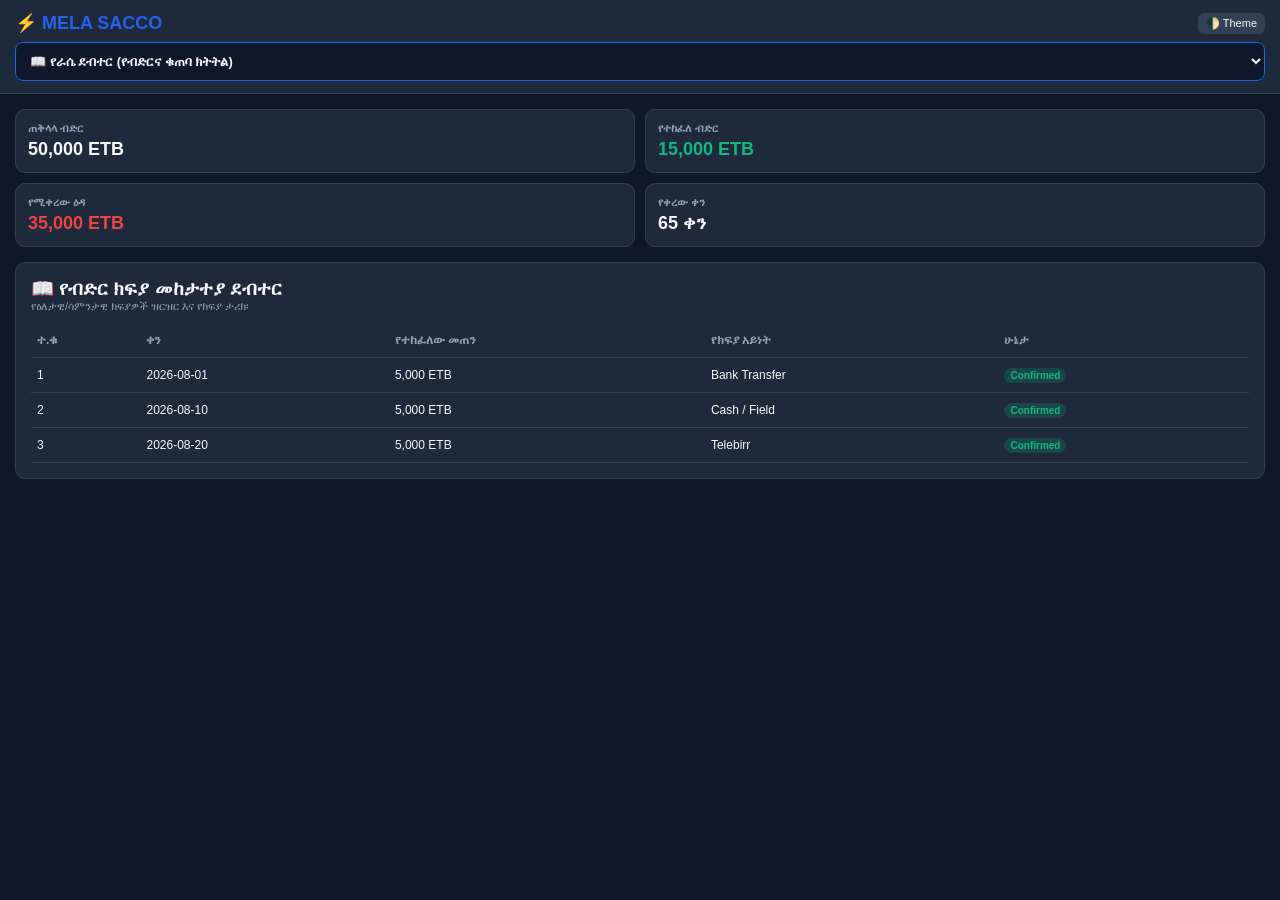
==== commit 4710eb6f: "Update index.html" ====
--- a/templates/index.html
+++ b/templates/index.html
@@ -3,72 +3,59 @@
 <head>
     <meta charset="UTF-8">
     <meta name="viewport" content="width=device-width, initial-scale=1.0, maximum-scale=1.0, user-scalable=no">
-    <title>Mela Sacco Digital System</title>
-    <!-- Telegram WebApp SDK -->
+    <title>Mela Sacco Digital Banking System</title>
     <script src="https://telegram.org/js/telegram-web-app.js"></script>
     <style>
         :root {
-            --bg: #0b0f19;
-            --card-bg: #151c2c;
+            --bg: #0f172a;
+            --card-bg: #1e293b;
             --accent: #2563eb;
             --text-main: #f8fafc;
             --text-sub: #94a3b8;
-            --border: #1e293b;
+            --border: #334155;
             --green: #10b981;
             --red: #ef4444;
             --warning: #f59e0b;
         }
 
         .light-mode {
-            --bg: #f8fafc;
+            --bg: #f1f5f9;
             --card-bg: #ffffff;
             --text-main: #0f172a;
             --text-sub: #64748b;
-            --border: #e2e8f0;
-        }
-
-        * { box-sizing: border-box; margin: 0; padding: 0; font-family: system-ui, -apple-system, sans-serif; }
-
-        body {
-            background-color: var(--bg);
-            color: var(--text-main);
-            display: flex; flex-direction: column;
-            min-height: 100vh; width: 100vw; overflow-x: hidden;
-        }
+            --border: #cbd5e1;
+        }
+
+        * { box-sizing: border-box; margin: 0; padding: 0; font-family: -apple-system, BlinkMacSystemFont, "Segoe UI", Roboto, sans-serif; }
+        body { background-color: var(--bg); color: var(--text-main); min-height: 100vh; width: 100vw; overflow-x: hidden; }
 
         header {
-            background-color: var(--card-bg);
-            border-bottom: 1px solid var(--border);
+            background-color: var(--card-bg); border-bottom: 1px solid var(--border);
             padding: 12px 15px; position: sticky; top: 0; z-index: 100;
         }
 
-        .header-top { display: flex; justify-content: space-between; align-items: center; margin-bottom: 10px; }
+        .header-top { display: flex; justify-content: space-between; align-items: center; margin-bottom: 8px; }
         .logo { font-size: 18px; font-weight: 800; color: var(--accent); }
 
         .menu-selector {
-            width: 100%; padding: 12px; background: var(--bg);
-            color: var(--text-main); border: 1px solid var(--accent);
-            border-radius: 8px; font-size: 14px; font-weight: 700; outline: none;
-        }
-
-        .main-container { flex: 1; padding: 15px; width: 100%; }
-        .panel { display: none; width: 100%; }
-        .panel.active { display: block; animation: fadeIn 0.2s ease-in-out; }
-
-        @keyframes fadeIn { from { opacity: 0; transform: translateY(5px); } to { opacity: 1; transform: translateY(0); } }
+            width: 100%; padding: 10px; background: var(--bg); color: var(--text-main);
+            border: 1px solid var(--accent); border-radius: 8px; font-size: 13px; font-weight: 700; outline: none;
+        }
+
+        .container { padding: 15px; width: 100%; }
+        .panel { display: none; }
+        .panel.active { display: block; animation: fadeIn 0.2s ease-in; }
+
+        @keyframes fadeIn { from { opacity: 0; } to { opacity: 1; } }
 
         .grid-2 { display: grid; grid-template-columns: 1fr 1fr; gap: 10px; margin-bottom: 15px; }
-        .card { background-color: var(--card-bg); border: 1px solid var(--border); padding: 15px; border-radius: 10px; }
-        .card h5 { color: var(--text-sub); font-size: 11px; text-transform: uppercase; margin-bottom: 5px; }
-        .card .num { font-size: 20px; font-weight: 700; }
-
-        .form-box, .table-box {
-            background-color: var(--card-bg); border: 1px solid var(--border);
-            border-radius: 10px; padding: 15px; margin-bottom: 15px; width: 100%; overflow-x: auto;
-        }
-
-        .form-group { display: flex; flex-direction: column; gap: 5px; margin-bottom: 12px; }
-        .form-group label { font-size: 12px; color: var(--text-sub); font-weight: 600; }
+        .card { background-color: var(--card-bg); border: 1px solid var(--border); padding: 12px; border-radius: 10px; }
+        .card h5 { color: var(--text-sub); font-size: 11px; text-transform: uppercase; }
+        .card .num { font-size: 18px; font-weight: 700; margin-top: 4px; }
+
+        .box { background-color: var(--card-bg); border: 1px solid var(--border); border-radius: 10px; padding: 15px; margin-bottom: 15px; overflow-x: auto; }
+        .form-group { display: flex; flex-direction: column; gap: 4px; margin-bottom: 10px; }
+        .form-group label { font-size: 11px; color: var(--text-sub); font-weight: 600; }
         .form-group input, .form-group select {
             padding: 10px; border-radius: 6px; border: 1px solid var(--border);
             background: var(--bg); color: var(--text-main); font-size: 13px; outline: none;
@@ -78,29 +65,23 @@
         th, td { padding: 10px 6px; border-bottom: 1px solid var(--border); }
         th { color: var(--text-sub); }
 
-        .badge { padding: 3px 8px; border-radius: 12px; font-size: 10px; font-weight: 700; display: inline-block; }
+        .badge { padding: 2px 6px; border-radius: 10px; font-size: 10px; font-weight: 700; }
         .badge.active { background: rgba(16, 185, 129, 0.2); color: var(--green); }
         .badge.pending { background: rgba(245, 158, 11, 0.2); color: var(--warning); }
         .badge.blocked { background: rgba(239, 68, 68, 0.2); color: var(--red); }
 
-        .btn-group { display: flex; gap: 4px; flex-wrap: wrap; }
-        .btn {
-            padding: 8px 12px; border-radius: 6px; border: none; font-weight: 600;
-            cursor: pointer; background: var(--accent); color: #fff; font-size: 12px;
-        }
+        .btn { padding: 8px 12px; border-radius: 6px; border: none; font-weight: 600; cursor: pointer; background: var(--accent); color: #fff; font-size: 12px; }
         .btn-success { background: var(--green); }
         .btn-warning { background: var(--warning); }
         .btn-danger { background: var(--red); }
-        .btn-sm { padding: 5px 8px; font-size: 11px; }
-
-        /* IMAGE MODAL ZOOM VIEWER */
+        .btn-sm { padding: 4px 8px; font-size: 11px; }
+
         .modal {
             display: none; position: fixed; z-index: 1000; left: 0; top: 0;
-            width: 100%; height: 100%; background: rgba(0,0,0,0.9);
+            width: 100%; height: 100%; background: rgba(0,0,0,0.85);
             justify-content: center; align-items: center; flex-direction: column;
         }
-        .modal img { max-width: 90%; max-height: 70%; transition: transform 0.25s ease; border-radius: 8px; }
-        .modal-controls { margin-top: 15px; display: flex; gap: 10px; }
+        .modal img { max-width: 90%; max-height: 70%; border-radius: 8px; }
     </style>
 </head>
 <body>
@@ -108,143 +89,133 @@
     <header>
         <div class="header-top">
             <div class="logo">⚡ MELA SACCO</div>
-            <button onclick="toggleTheme()" style="background:var(--border); color:var(--text-main); border:none; padding:5px 10px; border-radius:6px; font-size:12px;">🌓 Theme</button>
+            <button onclick="toggleTheme()" style="background:var(--border); color:var(--text-main); border:none; padding:4px 8px; border-radius:6px; font-size:11px;">🌓 Theme</button>
         </div>
 
         <select class="menu-selector" onchange="switchPanel(this.value)">
-            <optgroup label="የህዝብ ገፆች">
-                <option value="info">ℹ️ ስለ መላ ሳኮ (Info)</option>
-                <option value="register">📝 የአባላት ምዝገባ (Member Registration)</option>
+            <optgroup label="የአባል አገልግሎት">
+                <option value="passbook">📖 የራሴ ደብተር (የብድርና ቁጠባ ክትትል)</option>
+                <option value="register">📝 አዲስ ተመዝጋቢ (Registration)</option>
             </optgroup>
-            <optgroup label="የ 6ቱ አድሚኖች መቆጣጠሪያ ፓናል">
-                <option value="super_admin">👑 1. Super Admin Panel (Master Control)</option>
-                <option value="doc_dept">📑 2. Verification Panel (Document Review)</option>
-                <option value="loan_dept">💰 3. Loan Dept Panel (Approvals & Risk)</option>
-                <option value="daily_dept">🏃 4. Daily Collection Panel</option>
-                <option value="monthly_dept">📅 5. Weekly/Monthly Panel</option>
-                <option value="finance_dept">🏦 6. Treasury & Finance Panel</option>
+            <optgroup label="የአድሚን መቆጣጠሪያዎች (Admin System)">
+                <option value="super_admin">👑 Super Admin Master Control</option>
+                <option value="doc_dept">📑 1. Verification Admin Panel</option>
+                <option value="loan_dept">💰 2. Loan Dept Admin Panel</option>
+                <option value="daily_dept">🏃 3. Daily Collection Panel</option>
+                <option value="finance_dept">🏦 4. Treasury & Finance Panel</option>
             </optgroup>
         </select>
     </header>
 
-    <div class="main-container">
-
-        <!-- 1. INFO PANEL -->
-        <div id="info" class="panel active">
-            <div class="table-box">
-                <h3 style="margin-bottom:10px;">🏛️ ስለ መላ ሳኮ አሰራር</h3>
-                <p style="line-height:1.6; color:var(--text-sub); font-size:13px;">
-                    መላ ሳኮ አባላት በየቀኑ፣ በሳምንት ወይም በወር የሚቆጥቡበት እና በቁጠባ ደረጃቸው መሰረት በ90 ወይም 100 ቀን የሚመለስ የብድር አገልግሎት የሚያገኙበት ዲጂታል ሲስተም ነው።
-                </p>
-            </div>
-        </div>
-
-        <!-- 2. MEMBER REGISTRATION FORM -->
+    <div class="container">
+
+        <!-- 1. USER PASSBOOK / DEBTER (የራሴ ደብተር) -->
+        <div id="passbook" class="panel active">
+            <div class="grid-2">
+                <div class="card"><h5>ጠቅላላ ብድር</h5><div class="num" id="user-total-loan">50,000 ETB</div></div>
+                <div class="card"><h5>የተከፈለ ብድር</h5><div class="num" style="color:var(--green)" id="user-paid-loan">15,000 ETB</div></div>
+                <div class="card"><h5>የሚቀረው ዕዳ</h5><div class="num" style="color:var(--red)" id="user-remaining-loan">35,000 ETB</div></div>
+                <div class="card"><h5>የቀረው ቀን</h5><div class="num" id="user-days-left">65 ቀን</div></div>
+            </div>
+
+            <div class="box">
+                <h3>📖 የብድር ክፍያ መከታተያ ደብተር</h3>
+                <p style="font-size:11px; color:var(--text-sub); margin-bottom:10px;">የዕለታዊ/ሳምንታዊ ክፍያዎች ዝርዝር እና የክፍያ ታሪክ፡</p>
+                <table>
+                    <thead>
+                        <tr><th>ተ.ቁ</th><th>ቀን</th><th>የተከፈለው መጠን</th><th>የክፍያ አይነት</th><th>ሁኔታ</th></tr>
+                    </thead>
+                    <tbody id="passbook-history">
+                        <tr><td>1</td><td>2026-08-01</td><td>5,000 ETB</td><td>Bank Transfer</td><td><span class="badge active">Confirmed</span></td></tr>
+                        <tr><td>2</td><td>2026-08-10</td><td>5,000 ETB</td><td>Cash / Field</td><td><span class="badge active">Confirmed</span></td></tr>
+                        <tr><td>3</td><td>2026-08-20</td><td>5,000 ETB</td><td>Telebirr</td><td><span class="badge active">Confirmed</span></td></tr>
+                    </tbody>
+                </table>
+            </div>
+        </div>
+
+        <!-- 2. MEMBER REGISTRATION -->
         <div id="register" class="panel">
-            <div class="form-box">
-                <h3 style="margin-bottom: 15px;">📝 የአባላት ምዝገባ ቅጽ</h3>
-                <form id="memberForm" onsubmit="registerMember(event)">
+            <div class="box">
+                <h3>📝 አዲስ ተመዝጋቢ አባል Form</h3>
+                <form onsubmit="handleRegistration(event)">
                     <div class="form-group">
                         <label>ሙሉ ስም</label>
-                        <input type="text" id="reg_name" placeholder="አበበ በቀለ ቻላ" required>
+                        <input type="text" id="reg_name" required placeholder="አበበ በቀለ ቻላ">
                     </div>
                     <div class="form-group">
                         <label>ስልክ ቁጥር</label>
-                        <input type="tel" id="reg_phone" placeholder="+251911223344" required>
-                    </div>
-                    <div class="form-group">
-                        <label>አድራሻ (ከተማ መምረጫ)</label>
+                        <input type="tel" id="reg_phone" required placeholder="+251911223344">
+                    </div>
+                    <div class="form-group">
+                        <label>ከተማ / አድራሻ</label>
                         <select id="reg_city" required>
-                            <option value="">ከተማ ይምረጡ...</option>
                             <option value="ሐዋሳ">ሐዋሳ</option>
                             <option value="አዲስ አበባ">አዲስ አበባ</option>
                             <option value="ድሬዳዋ">ድሬዳዋ</option>
                             <option value="ባህር ዳር">ባህር ዳር</option>
-                            <option value="መቀሌ">መቀሌ</option>
-                            <option value="አዳማ">አዳማ</option>
                         </select>
                     </div>
                     <div class="form-group">
                         <label>ብሔራዊ መታወቂያ (FAN ID - 12 Digits)</label>
-                        <input type="text" id="reg_fan" maxlength="12" placeholder="123456789012" required>
+                        <input type="text" id="reg_fan" maxlength="12" required placeholder="123456789012">
                     </div>
                     <div class="form-group">
                         <label>TIN Number (10 Digits)</label>
-                        <input type="text" id="reg_tin" maxlength="10" placeholder="1098765432" required>
-                    </div>
-                    <div class="form-group">
-                        <label>VAT ተመዝጋቢነት</label>
-                        <select id="reg_vat"><option value="የለኝም">የለኝም</option><option value="አለኝ">አለኝ</option></select>
-                    </div>
-                    <div class="form-group">
-                        <label>የመታወቂያ ፎቶ (ID Card Photo Upload)</label>
-                        <input type="file" id="reg_id_pic" accept="image/*" required>
-                    </div>
-                    <div class="form-group">
-                        <label>የንግድ ፈቃድ / ሰነድ ፎቶ (Trade License Photo)</label>
-                        <input type="file" id="reg_license_pic" accept="image/*" required>
+                        <input type="text" id="reg_tin" maxlength="10" required placeholder="1098765432">
+                    </div>
+                    <div class="form-group">
+                        <label>የመታወቂያ ፎቶ</label>
+                        <input type="file" required accept="image/*">
+                    </div>
+                    <div class="form-group">
+                        <label>የንግድ ፈቃድ ፎቶ</label>
+                        <input type="file" required accept="image/*">
                     </div>
                     <button class="btn" type="submit" style="width:100%; margin-top:10px;">መዝግብ እና ሰነዶችን ላክ</button>
                 </form>
             </div>
         </div>
 
-        <!-- 3. SUPER ADMIN PANEL -->
+        <!-- 3. SUPER ADMIN MASTER CONTROL -->
         <div id="super_admin" class="panel">
             <div class="grid-2">
-                <div class="card"><h5>ጠቅላላ አድሚኖች</h5><div class="num" id="stat-admins">5</div></div>
-                <div class="card"><h5>ተመዝጋቢዎች</h5><div class="num" id="stat-members">1,240</div></div>
-            </div>
-
-            <!-- APPOINT NEW ADMIN SECTION -->
-            <div class="form-box">
-                <h4>👑 አዲስ አድሚን ማሾሚያ (Appoint Admin)</h4>
-                <form onsubmit="appointAdmin(event)" style="margin-top:10px;">
-                    <div class="form-group">
-                        <label>የሰራተኛው/አድሚኑ ስም</label>
-                        <input type="text" id="adm_name" placeholder="እስክንድር ተስፋዬ" required>
-                    </div>
-                    <div class="form-group">
-                        <label>User ID / Username</label>
-                        <input type="text" id="adm_user" placeholder="ADM-LOAN-05" required>
-                    </div>
-                    <div class="form-group">
-                        <label>የአይፒ አድሬስ (IP Address)</label>
-                        <input type="text" id="adm_ip" placeholder="192.168.1.45" required>
-                    </div>
-                    <div class="form-group">
-                        <label>የሚሾምበት ዲፓርትመንት</label>
-                        <select id="adm_dept" required>
-                            <option value="Loan Department">Loan Department</option>
-                            <option value="Document Verification">Document Verification</option>
+                <div class="card"><h5>አድሚኖች</h5><div class="num" id="stat-adm-count">3</div></div>
+                <div class="card"><h5>አባላት</h5><div class="num" id="stat-mem-count">1</div></div>
+            </div>
+
+            <!-- APPOINT ADMIN -->
+            <div class="box">
+                <h4>👑 አዲስ አድሚን መሾሚያ (Appoint Admin)</h4>
+                <form onsubmit="handleAppointAdmin(event)" style="margin-top:10px;">
+                    <div class="form-group"><label>የአድሚን ስም</label><input type="text" id="app_name" required></div>
+                    <div class="form-group"><label>User ID</label><input type="text" id="app_id" placeholder="ADM-01" required></div>
+                    <div class="form-group"><label>IP Address</label><input type="text" id="app_ip" placeholder="192.168.1.1" required></div>
+                    <div class="form-group">
+                        <label>ዲፓርትመንት</label>
+                        <select id="app_dept">
+                            <option value="Verification Admin">Verification Admin</option>
+                            <option value="Loan Dept Admin">Loan Dept Admin</option>
                             <option value="Daily Collection">Daily Collection</option>
-                            <option value="Weekly/Monthly">Weekly/Monthly</option>
-                            <option value="Finance & Treasury">Finance & Treasury</option>
+                            <option value="Finance Admin">Finance Admin</option>
                         </select>
                     </div>
-                    <button class="btn btn-success" type="submit" style="width:100%;">አድሚኑን ሾም (Appoint)</button>
+                    <button class="btn btn-success" type="submit" style="width:100%;">አድሚኑን ሾም</button>
                 </form>
             </div>
 
-            <!-- ADMIN LIST TABLE -->
-            <div class="table-box">
-                <h4>👑 የተሾሙ አድሚኖች ዝርዝር እና መቆጣጠሪያ</h4>
-                <table style="margin-top:10px;">
-                    <thead>
-                        <tr><th>ስም / ID</th><th>ዲፓርትመንት</th><th>IP Address</th><th>ሁኔታ</th><th>ተግባር</th></tr>
-                    </thead>
-                    <tbody id="admin-table-body">
+            <div class="box">
+                <h4>👑 የአድሚኖች ዝርዝር እና መቆጣጠሪያ</h4>
+                <table>
+                    <thead><tr><th>ስም/ID</th><th>Role</th><th>IP</th><th>Action</th></tr></thead>
+                    <tbody id="admin-list-table">
                         <tr>
-                            <td>ዮሐንስ<br><small>ADM-LOAN-01</small></td>
-                            <td>Loan Dept</td>
-                            <td>192.168.1.10</td>
-                            <td><span class="badge active">Active</span></td>
+                            <td>ካሳሁን<br><small>ADM-DOC-01</small></td>
+                            <td>Verification</td>
+                            <td>192.168.1.20</td>
                             <td>
-                                <div class="btn-group">
-                                    <button class="btn btn-warning btn-sm" onclick="sendMsg('ዮሐንስ')">Msg</button>
-                                    <button class="btn btn-danger btn-sm" onclick="blockRow(this)">Block</button>
-                                    <button class="btn btn-danger btn-sm" onclick="deleteRow(this)">Delete</button>
-                                </div>
+                                <button class="btn btn-warning btn-sm" onclick="sendDirectMsg('ካሳሁን')">Msg</button>
+                                <button class="btn btn-danger btn-sm" onclick="removeRow(this)">Delete</button>
                             </td>
                         </tr>
                     </tbody>
@@ -252,29 +223,33 @@
             </div>
         </div>
 
-        <!-- 4. VERIFICATION PANEL (WITH PHOTO ZOOM VIEWER) -->
+        <!-- 4. VERIFICATION ADMIN PANEL -->
         <div id="doc_dept" class="panel">
-            <div class="table-box">
-                <h3>📑 የተመዝጋቢዎች ሰነድ ማረጋገጫ (Verification)</h3>
-                <p style="font-size:11px; color:var(--text-sub); margin-bottom:10px;">እዚህ የተላኩትን መታወቂያዎች እና ንግድ ፈቃዶች ዙም አድርገህ በማየት ማረጋገጥ ትችላለህ።</p>
+            <div class="box">
+                <h3>📑 ሰነድ ማረጋገጫ (Pending Verification)</h3>
                 <table>
-                    <thead>
-                        <tr><th>አመልካች / ከተማ</th><th>FAN / TIN</th><th>የተላኩ ሰነዶች (Photos)</th><th>ሁኔታ</th><th>ተግባር</th></tr>
-                    </thead>
-                    <tbody id="doc-table-body">
+                    <thead><tr><th>አመልካች</th><th>FAN/TIN</th><th>ሰነዶች</th><th>Action</th></tr></thead>
+                    <tbody id="verification-table-body">
+                        <!-- Dynamic Registration Content -->
+                    </tbody>
+                </table>
+            </div>
+        </div>
+
+        <!-- 5. LOAN DEPT ADMIN PANEL -->
+        <div id="loan_dept" class="panel">
+            <div class="box">
+                <h3>💰 የብድር ማጽደቂያ እና መቆጣጠሪያ</h3>
+                <table>
+                    <thead><tr><th>ተበዳሪ</th><th>መጠን</th><th>ሁኔታ</th><th>Action</th></tr></thead>
+                    <tbody id="loan-admin-table">
                         <tr>
-                            <td>ኬብሮን ተስፋዬ<br><small>ሐዋሳ</small></td>
-                            <td>123456789012<br><small>TIN: 1098765432</small></td>
+                            <td>ዮሐንስ ገብሬ</td>
+                            <td>50,000 ETB</td>
+                            <td><span class="badge active">Active</span></td>
                             <td>
-                                <button class="btn btn-sm" onclick="viewPhoto('https://via.placeholder.com/600x400?text=National+ID+Photo')">መታወቂያ 🔍</button>
-                                <button class="btn btn-sm" onclick="viewPhoto('https://via.placeholder.com/600x400?text=Trade+License+Photo')">ንግድ ፈቃድ 🔍</button>
-                            </td>
-                            <td><span class="badge pending">Pending</span></td>
-                            <td>
-                                <div class="btn-group">
-                                    <button class="btn btn-success btn-sm" onclick="approveDoc(this)">Approve & Pass</button>
-                                    <button class="btn btn-danger btn-sm" onclick="blockRow(this)">Reject</button>
-                                </div>
+                                <button class="btn btn-warning btn-sm" onclick="sendDirectMsg('ዮሐንስ ገብሬ')">Msg</button>
+                                <button class="btn btn-danger btn-sm" onclick="blockUser(this)">Block</button>
                             </td>
                         </tr>
                     </tbody>
@@ -282,73 +257,25 @@
             </div>
         </div>
 
-        <!-- 5. LOAN DEPT PANEL -->
-        <div id="loan_dept" class="panel">
-            <div class="grid-2">
-                <div class="card"><h5>የተሰጠ ብድር</h5><div class="num">4.2M</div></div>
-                <div class="card"><h5>ያልተመለሰ</h5><div class="num" style="color:var(--red)">850K</div></div>
-            </div>
-
-            <div class="table-box">
-                <h3>💰 የብድር ማጽደቂያ እና መከታተያ ፓናል</h3>
-                <table style="margin-top:10px;">
-                    <thead>
-                        <tr><th>ተበዳሪ</th><th>የተጠየቀ ብድር</th><th>ሁኔታ</th><th>ተግባር</th></tr>
-                    </thead>
-                    <tbody id="loan-table-body">
-                        <tr>
-                            <td>ዮሐንስ ገብሬ<br><small>ሐዋሳ</small></td>
-                            <td>50,000 ETB</td>
-                            <td><span class="badge active">Active</span></td>
-                            <td>
-                                <div class="btn-group">
-                                    <button class="btn btn-warning btn-sm" onclick="sendMsg('ዮሐንስ ገብሬ')">Msg</button>
-                                    <button class="btn btn-danger btn-sm" onclick="blockRow(this)">Block</button>
-                                    <button class="btn btn-danger btn-sm" onclick="deleteRow(this)">Delete</button>
-                                </div>
-                            </td>
-                        </tr>
-                        <tr>
-                            <td>ኬብሮን ተስፋዬ<br><small>ሐዋሳ</small></td>
-                            <td>100,000 ETB</td>
-                            <td><span class="badge pending">Pending Approval</span></td>
-                            <td>
-                                <div class="btn-group">
-                                    <button class="btn btn-success btn-sm" onclick="approveLoan(this)">Approve (Active)</button>
-                                    <button class="btn btn-danger btn-sm" onclick="blockRow(this)">Reject</button>
-                                </div>
-                            </td>
-                        </tr>
-                    </tbody>
-                </table>
-            </div>
-        </div>
-
-        <!-- OTHER PANELS -->
-        <div id="daily_dept" class="panel">
-            <div class="table-box"><h3>🏃 Daily Collection Panel</h3><p style="color:var(--text-sub);">የዕለታዊ ሰብሳቢዎች ገጽ።</p></div>
-        </div>
-        <div id="monthly_dept" class="panel">
-            <div class="table-box"><h3>📅 Weekly & Monthly Savings</h3><p style="color:var(--text-sub);">የቁጠባዎች ገጽ።</p></div>
-        </div>
-        <div id="finance_dept" class="panel">
-            <div class="table-box"><h3>🏦 Treasury & Finance Panel</h3><p style="color:var(--text-sub);">የካዝና ገጽ።</p></div>
-        </div>
+        <!-- 6. OTHER PANELS -->
+        <div id="daily_dept" class="panel"><div class="box"><h3>🏃 Daily Collection</h3><p>የዕለታዊ ሰብሳቢዎች መቆጣጠሪያ</p></div></div>
+        <div id="finance_dept" class="panel"><div class="box"><h3>🏦 Finance & Treasury</h3><p>የካዝና እና ፋይናንስ መቆጣጠሪያ</p></div></div>
 
     </div>
 
     <!-- IMAGE ZOOM MODAL -->
     <div id="imgModal" class="modal">
-        <img id="modalImg" src="" alt="Document Preview">
-        <div class="modal-controls">
-            <button class="btn" onclick="zoomImage(1.2)">Zoom In ➕</button>
-            <button class="btn" onclick="zoomImage(0.8)">Zoom Out ➖</button>
-            <button class="btn btn-danger" onclick="closeModal()">ዝጋ (Close)</button>
+        <img id="modalImg" src="" alt="Document">
+        <div style="margin-top:10px; display:flex; gap:10px;">
+            <button class="btn btn-danger" onclick="closeModal()">ዝጋ</button>
         </div>
     </div>
 
     <script>
-        // TELEGRAM SDK INIT
+        // TELEGRAM BOT CONFIGURATION
+        const BOT_TOKEN = "YOUR_TELEGRAM_BOT_TOKEN"; // እዚህ ጋር የቦትክን Token አስገባ
+        const ADMIN_CHAT_ID = "YOUR_ADMIN_CHAT_ID";   // እዚህ ጋር የራስህን/የግሩፑን Telegram Chat ID አስገባ
+
         if (window.Telegram && window.Telegram.WebApp) {
             window.Telegram.WebApp.ready();
             window.Telegram.WebApp.expand();
@@ -361,114 +288,130 @@
 
         function toggleTheme() { document.body.classList.toggle('light-mode'); }
 
-        // MEMBER REGISTRATION LOGIC
-        function registerMember(e) {
+        // FUNCTION TO SEND DIRECT TELEGRAM ALERT TO ADMIN
+        function sendTelegramNotification(text) {
+            if(BOT_TOKEN === "YOUR_TELEGRAM_BOT_TOKEN") return; // ቦት ያልተሞላ ከሆነ ይተወዋል
+            
+            const url = `https://api.telegram.org/bot${BOT_TOKEN}/sendMessage`;
+            fetch(url, {
+                method: 'POST',
+                headers: { 'Content-Type': 'application/json' },
+                body: JSON.stringify({
+                    chat_id: ADMIN_CHAT_ID,
+                    text: text,
+                    parse_mode: 'Markdown'
+                })
+            }).catch(err => console.error("Telegram Notification Error:", err));
+        }
+
+        // DYNAMIC REGISTRATION LOGIC WITH DUAL NOTIFICATION
+        function handleRegistration(e) {
             e.preventDefault();
             const name = document.getElementById('reg_name').value;
+            const phone = document.getElementById('reg_phone').value;
             const city = document.getElementById('reg_city').value;
             const fan = document.getElementById('reg_fan').value;
             const tin = document.getElementById('reg_tin').value;
 
-            // Add to Verification Table Dynamically
-            const docBody = document.getElementById('doc-table-body');
-            const newRow = `
-                <tr>
-                    <td>${name}<br><small>${city}</small></td>
-                    <td>${fan}<br><small>TIN: ${tin}</small></td>
-                    <td>
-                        <button class="btn btn-sm" onclick="viewPhoto('https://via.placeholder.com/600x400?text=${encodeURIComponent(name)}+ID')">መታወቂያ 🔍</button>
-                        <button class="btn btn-sm" onclick="viewPhoto('https://via.placeholder.com/600x400?text=${encodeURIComponent(name)}+License')">ንግድ ፈቃድ 🔍</button>
-                    </td>
-                    <td><span class="badge pending">Pending</span></td>
-                    <td>
-                        <div class="btn-group">
-                            <button class="btn btn-success btn-sm" onclick="approveDoc(this)">Approve & Pass</button>
-                            <button class="btn btn-danger btn-sm" onclick="blockRow(this)">Reject</button>
-                        </div>
-                    </td>
-                </tr>
+            // 1. SYSTEM TABLE UPDATE (VERIFICATION PANEL)
+            const vBody = document.getElementById('verification-table-body');
+            const row = document.createElement('tr');
+            row.innerHTML = `
+                <td>${name}<br><small>${city}</small></td>
+                <td>${fan}<br><small>TIN: ${tin}</small></td>
+                <td>
+                    <button class="btn btn-sm" onclick="openPhoto('https://via.placeholder.com/500x300?text=National+ID')">ID 🔍</button>
+                    <button class="btn btn-sm" onclick="openPhoto('https://via.placeholder.com/500x300?text=Trade+License')">License 🔍</button>
+                </td>
+                <td>
+                    <button class="btn btn-success btn-sm" onclick="approveMember(this, '${name}')">Approve</button>
+                    <button class="btn btn-danger btn-sm" onclick="removeRow(this)">Reject</button>
+                </td>
             `;
-            docBody.innerHTML += newRow;
-            alert('ምዝገባዎ ተጠናቋል! መረጃዎ እና ሰነዶችዎ ለVerification Panel ተልከዋል።');
-            document.getElementById('memberForm').reset();
+            vBody.appendChild(row);
+
+            // 2. DIRECT TELEGRAM ALERT TO ADMIN
+            const telegramMsg = `🚨 *አዲስ ተመዝጋቢ አባል!*\n\n👤 *ስም:* ${name}\n📲 *ስልክ:* ${phone}\n📍 *ከተማ:* ${city}\n🆔 *FAN ID:* ${fan}\n📄 *TIN:* ${tin}\n\n⚠️ _እባክዎን WebApp ውስጥ Verification Panel ገብተው ሰነዱን ያረጋገጡ!_`;
+            sendTelegramNotification(telegramMsg);
+
+            alert('ምዝገባዎ ተጠናቋል! መረጃዎ በሲስተሙ Verification Panel እና ቀጥታ ለአድሚኑ ቴሌግራም ተልኳል።');
+            e.target.reset();
+            switchPanel('doc_dept');
+        }
+
+        // APPROVE MEMBER & PASS TO LOAN DEPT
+        function approveMember(btn, name) {
+            btn.closest('tr').remove();
+            const loanBody = document.getElementById('loan-admin-table');
+            const row = document.createElement('tr');
+            row.innerHTML = `
+                <td>${name}</td>
+                <td>100,000 ETB</td>
+                <td><span class="badge pending">Pending Loan Approval</span></td>
+                <td>
+                    <button class="btn btn-success btn-sm" onclick="activateLoan(this, '${name}')">Approve Loan</button>
+                    <button class="btn btn-danger btn-sm" onclick="removeRow(this)">Reject</button>
+                </td>
+            `;
+            loanBody.appendChild(row);
+            alert(`${name} ሰነዱ ጸድቆ ወደ ብድር ክፍል (Loan Dept) ተላልፏል!`);
+        }
+
+        // ACTIVATE LOAN
+        function activateLoan(btn, name) {
+            const tr = btn.closest('tr');
+            tr.querySelector('td:nth-child(3)').innerHTML = '<span class="badge active">Active</span>';
+            tr.querySelector('td:nth-child(4)').innerHTML = `
+                <button class="btn btn-warning btn-sm" onclick="sendDirectMsg('${name}')">Msg</button>
+                <button class="btn btn-danger btn-sm" onclick="blockUser(this)">Block</button>
+            `;
+            alert(`ለ ${name} ብድሩ ተፈቅዶ አክቲቭ ሆኗል! "የራሴ ደብተር" ላይ አውቶማቲክ ሂሳቡ ይከፈታል።`);
         }
 
         // APPOINT ADMIN LOGIC
-        function appointAdmin(e) {
+        function handleAppointAdmin(e) {
             e.preventDefault();
-            const name = document.getElementById('adm_name').value;
-            const user = document.getElementById('adm_user').value;
-            const ip = document.getElementById('adm_ip').value;
-            const dept = document.getElementById('adm_dept').value;
-
-            const adminBody = document.getElementById('admin-table-body');
-            const newRow = `
-                <tr>
-                    <td>${name}<br><small>${user}</small></td>
-                    <td>${dept}</td>
-                    <td>${ip}</td>
-                    <td><span class="badge active">Active</span></td>
-                    <td>
-                        <div class="btn-group">
-                            <button class="btn btn-warning btn-sm" onclick="sendMsg('${name}')">Msg</button>
-                            <button class="btn btn-danger btn-sm" onclick="blockRow(this)">Block</button>
-                            <button class="btn btn-danger btn-sm" onclick="deleteRow(this)">Delete</button>
-                        </div>
-                    </td>
-                </tr>
+            const name = document.getElementById('app_name').value;
+            const id = document.getElementById('app_id').value;
+            const ip = document.getElementById('app_ip').value;
+            const dept = document.getElementById('app_dept').value;
+
+            const adminTable = document.getElementById('admin-list-table');
+            const row = document.createElement('tr');
+            row.innerHTML = `
+                <td>${name}<br><small>${id}</small></td>
+                <td>${dept}</td>
+                <td>${ip}</td>
+                <td>
+                    <button class="btn btn-warning btn-sm" onclick="sendDirectMsg('${name}')">Msg</button>
+                    <button class="btn btn-danger btn-sm" onclick="removeRow(this)">Delete</button>
+                </td>
             `;
-            adminBody.innerHTML += newRow;
-            alert(`አድሚን ${name} ለ${dept} በተሳካ ሁኔታ ተሾሟል!`);
-        }
-
-        // APPROVE DOCUMENT & PASS TO LOAN DEPT
-        function approveDoc(btn) {
-            const row = btn.closest('tr');
-            row.querySelector('.badge').className = 'badge active';
-            row.querySelector('.badge').innerText = 'Verified';
-            alert('ሰነዱ ጸድቋል! አባሉ ወደ ብድር ክፍል (Loan Dept) ተላልፏል።');
-        }
-
-        // APPROVE LOAN
-        function approveLoan(btn) {
-            const row = btn.closest('tr');
-            row.querySelector('.badge').className = 'badge active';
-            row.querySelector('.badge').innerText = 'Active';
-            alert('ብድሩ በአድሚኑ ጸድቋል! ተበዳሪው አክቲቭ ሆኗል።');
-        }
-
-        // ACTION HELPERS
-        function blockRow(btn) {
-            const badge = btn.closest('tr').querySelector('.badge');
-            badge.className = 'badge blocked';
-            badge.innerText = 'Blocked';
-        }
-
-        function deleteRow(btn) {
-            if(confirm('እርግጠኛ ነዎት ይህን መረጃ መሰረዝ ይፈልጋሉ?')) {
+            adminTable.appendChild(row);
+            alert(`አድሚን ${name} ለ ${dept} ተሾሟል!`);
+            e.target.reset();
+        }
+
+        // UTILITIES
+        function sendDirectMsg(name) {
+            const msg = prompt(`ለ ${name} የሚላክ መልእክት/ትእዛዝ፡`);
+            if(msg) alert(`መልእክት ለ ${name} ተልኳል፡ "${msg}"`);
+        }
+
+        function blockUser(btn) {
+            const td = btn.closest('tr').querySelector('td:nth-child(3)');
+            td.innerHTML = '<span class="badge blocked">Blocked</span>';
+        }
+
+        function removeRow(btn) {
+            if(confirm('ይህን መረጃ እርግጠኛ ሆነው መሰረዝ ይፈልጋሉ?')) {
                 btn.closest('tr').remove();
             }
         }
 
-        function sendMsg(name) {
-            const msg = prompt(`ለ ${name} የሚላክ መልእክት/ትእዛዝ ያስገቡ፡`);
-            if(msg) alert(`መልእክት ለ ${name} ተልኳል፡ "${msg}"`);
-        }
-
-        // PHOTO ZOOM MODAL LOGIC
-        let currentScale = 1;
-        function viewPhoto(url) {
-            const modal = document.getElementById('imgModal');
-            const img = document.getElementById('modalImg');
-            img.src = url;
-            currentScale = 1;
-            img.style.transform = `scale(${currentScale})`;
-            modal.style.display = 'flex';
-        }
-
-        function zoomImage(factor) {
-            currentScale *= factor;
-            document.getElementById('modalImg').style.transform = `scale(${currentScale})`;
+        function openPhoto(url) {
+            document.getElementById('modalImg').src = url;
+            document.getElementById('imgModal').style.display = 'flex';
         }
 
         function closeModal() {
